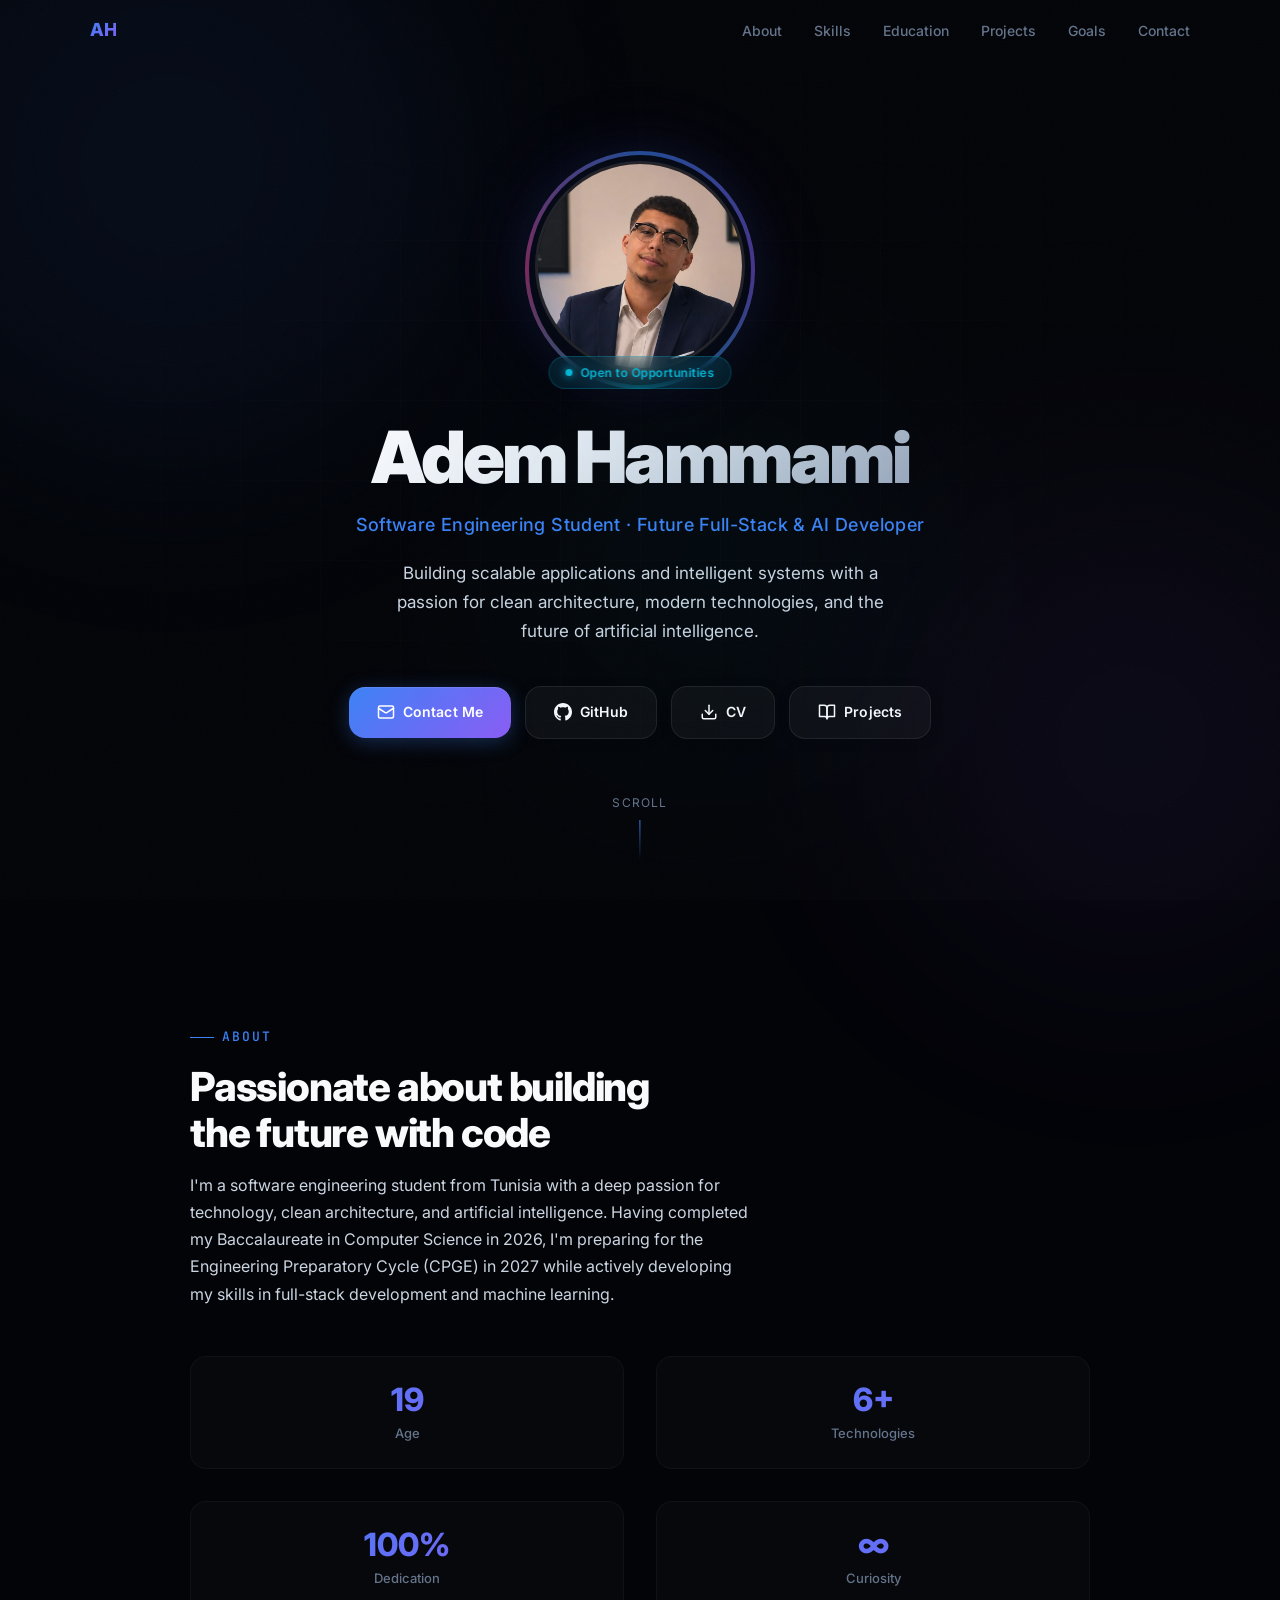
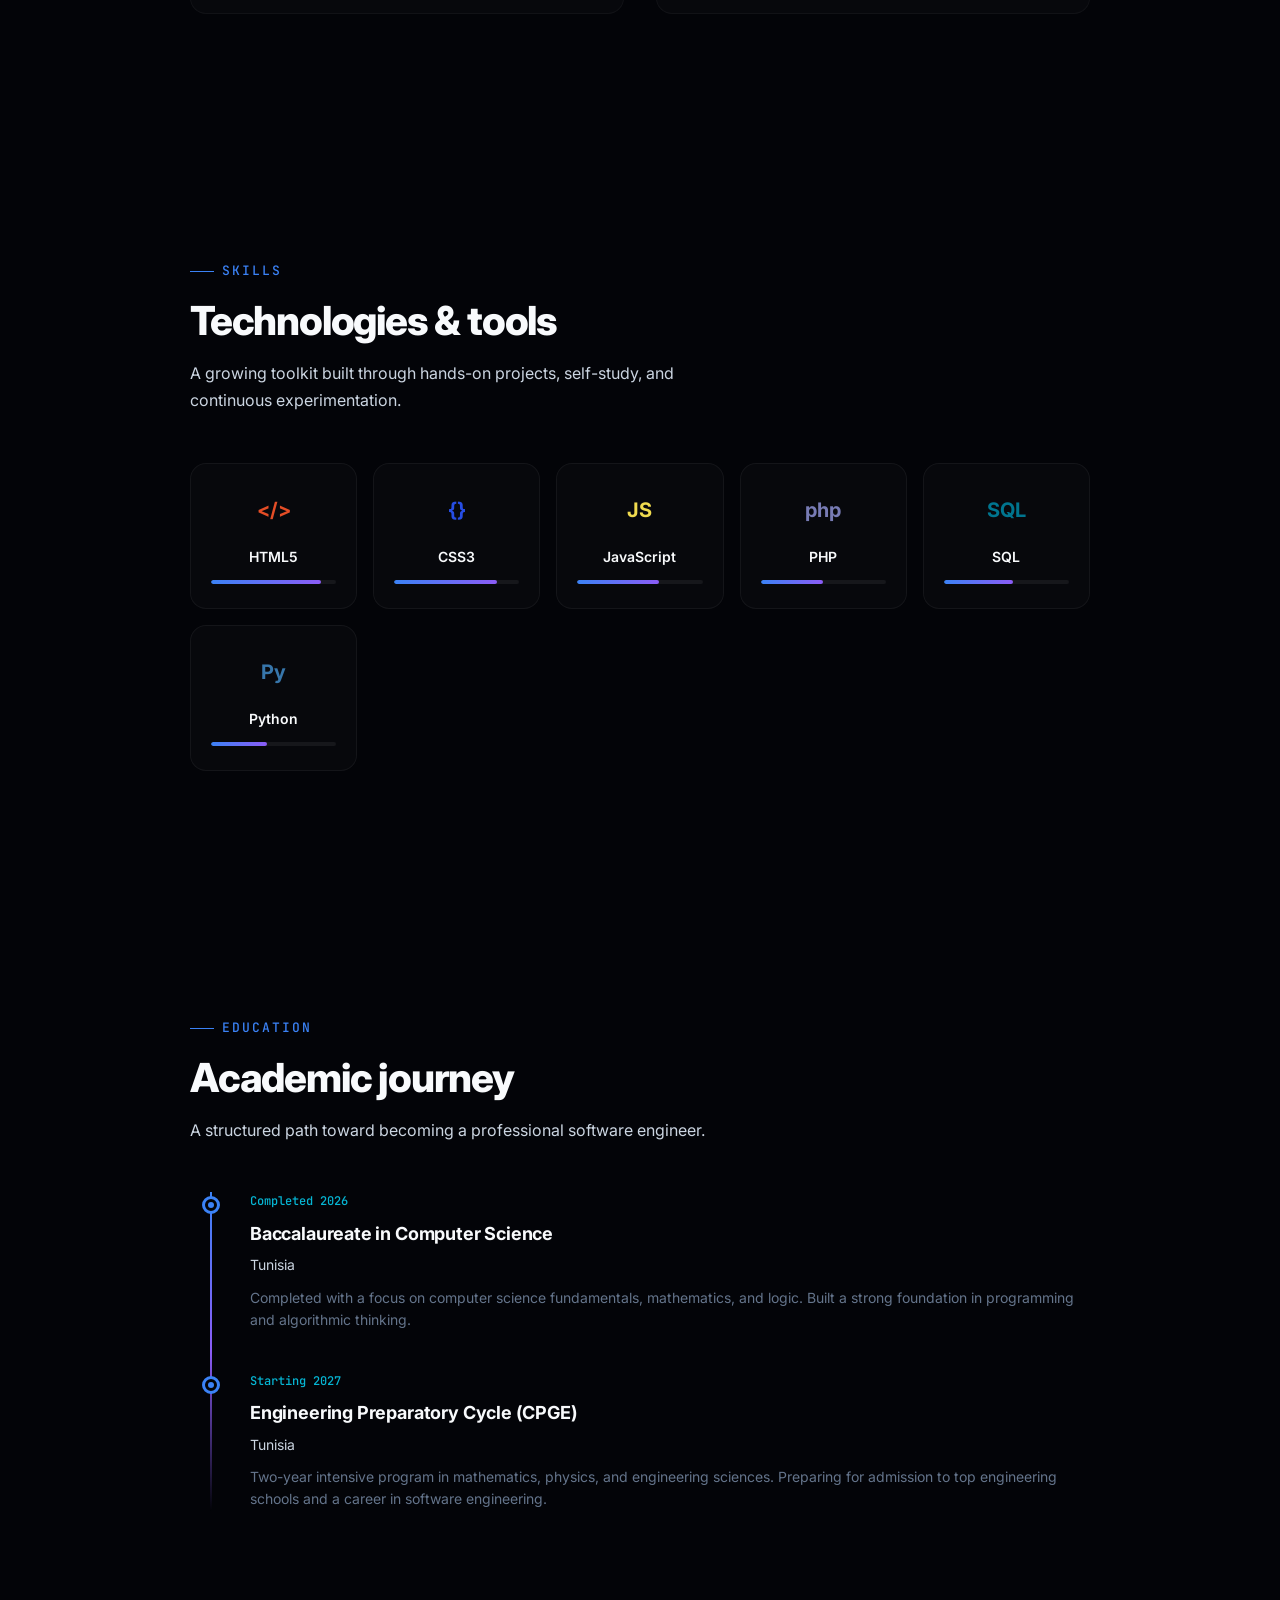
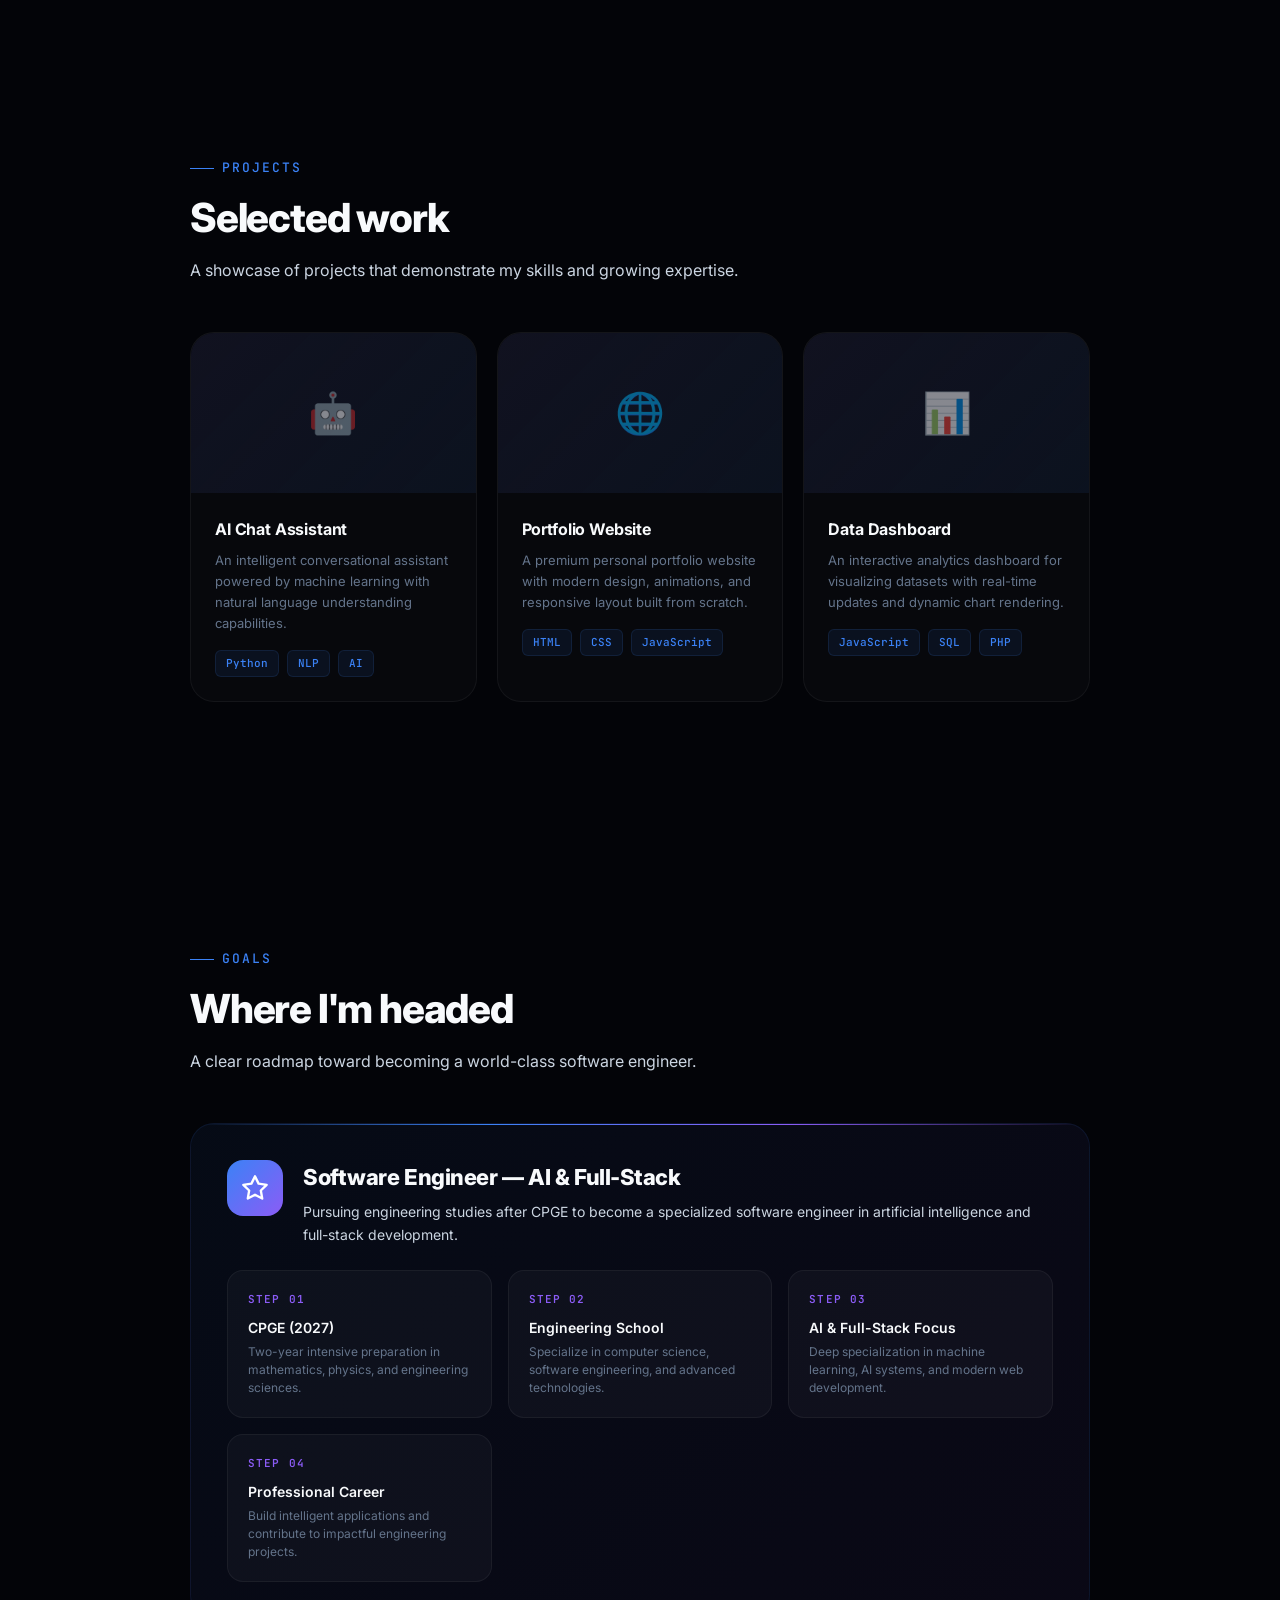
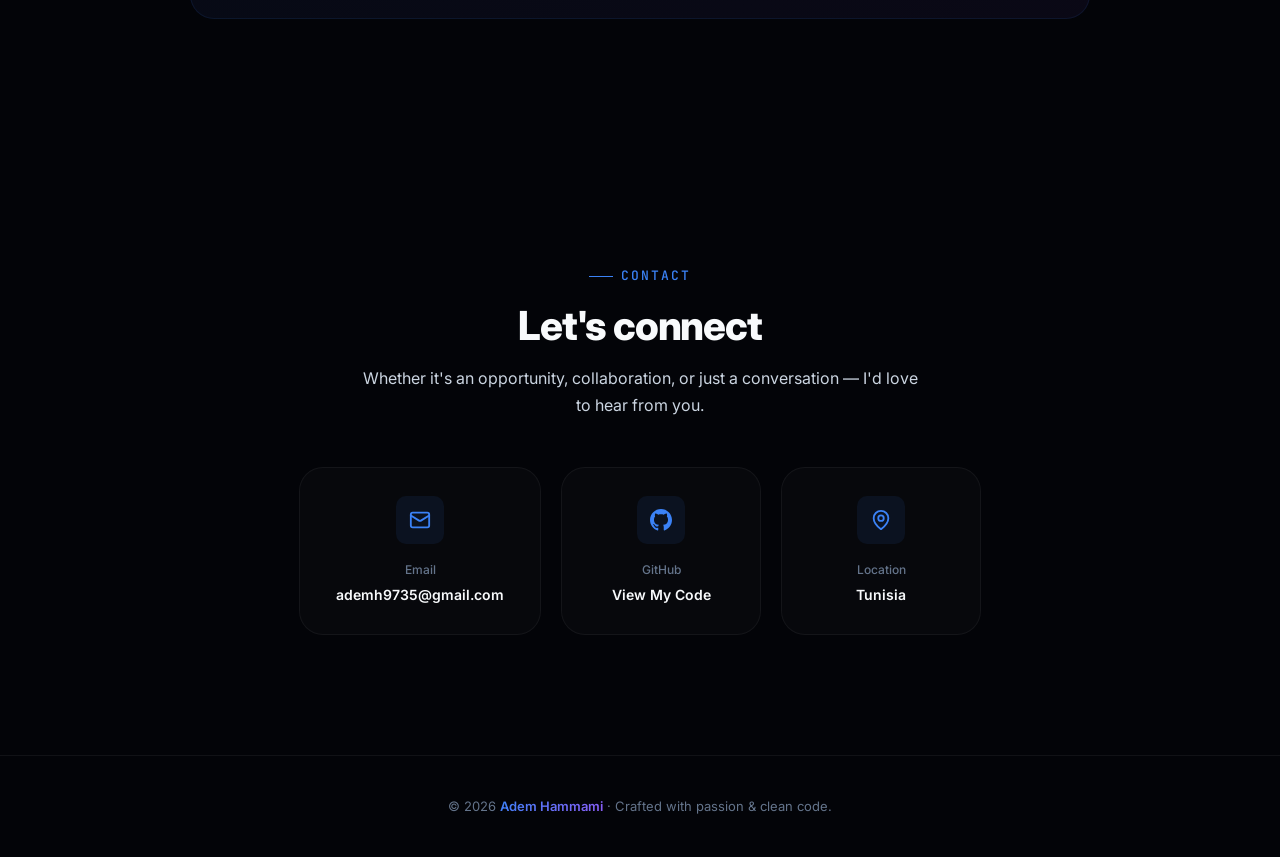
==== index.html @ b1ecbe66 "Add files via upload" ====
<!DOCTYPE html>
<html lang="en">
<head>
<meta charset="UTF-8">
<meta name="viewport" content="width=device-width, initial-scale=1.0">
<title>Adem Hammami — Software Engineer</title>
<link rel="preconnect" href="https://fonts.googleapis.com">
<link rel="preconnect" href="https://fonts.gstatic.com" crossorigin>
<link href="https://fonts.googleapis.com/css2?family=Inter:wght@300;400;500;600;700;800;900&family=JetBrains+Mono:wght@400;500;600&display=swap" rel="stylesheet">
<style>
*, *::before, *::after {
  margin: 0;
  padding: 0;
  box-sizing: border-box;
}

:root {
  --bg-primary: #030408;
  --bg-secondary: #0a0b12;
  --bg-tertiary: #111220;
  --accent-blue: #3b82f6;
  --accent-purple: #8b5cf6;
  --accent-cyan: #06b6d4;
  --accent-pink: #ec4899;
  --text-primary: #f8fafc;
  --text-secondary: #cbd5e1;
  --text-muted: #64748b;
  --glass-bg: rgba(12, 14, 24, 0.6);
  --glass-border: rgba(255, 255, 255, 0.06);
  --glow-blue: rgba(59, 130, 246, 0.3);
  --glow-purple: rgba(139, 92, 246, 0.3);
  --radius-sm: 10px;
  --radius-md: 16px;
  --radius-lg: 24px;
  --radius-xl: 32px;
  --transition: cubic-bezier(0.16, 1, 0.3, 1);
}

html {
  scroll-behavior: smooth;
}

body {
  font-family: 'Inter', -apple-system, BlinkMacSystemFont, sans-serif;
  background: var(--bg-primary);
  color: var(--text-primary);
  line-height: 1.6;
  overflow-x: hidden;
  -webkit-font-smoothing: antialiased;
  -moz-osx-font-smoothing: grayscale;
}

a {
  color: inherit;
  text-decoration: none;
}

.background {
  position: fixed;
  inset: 0;
  z-index: 0;
  pointer-events: none;
}

.orb {
  position: absolute;
  border-radius: 50%;
  filter: blur(120px);
}

.orb-1 {
  width: 600px;
  height: 600px;
  background: var(--accent-blue);
  top: -15%;
  left: -10%;
  opacity: 0.07;
  animation: float1 30s ease-in-out infinite;
}

.orb-2 {
  width: 500px;
  height: 500px;
  background: var(--accent-purple);
  bottom: -10%;
  right: -8%;
  opacity: 0.06;
  animation: float2 25s ease-in-out infinite;
}

.orb-3 {
  width: 400px;
  height: 400px;
  background: var(--accent-cyan);
  top: 40%;
  left: 40%;
  opacity: 0.04;
  animation: float3 35s ease-in-out infinite;
}

@keyframes float1 {
  0%, 100% { transform: translate(0, 0) scale(1); }
  25% { transform: translate(80px, -60px) scale(1.1); }
  50% { transform: translate(-40px, 80px) scale(0.9); }
  75% { transform: translate(60px, 40px) scale(1.05); }
}

@keyframes float2 {
  0%, 100% { transform: translate(0, 0) scale(1); }
  33% { transform: translate(-70px, 50px) scale(1.08); }
  66% { transform: translate(50px, -70px) scale(0.95); }
}

@keyframes float3 {
  0%, 100% { transform: translate(0, 0) scale(1); }
  50% { transform: translate(-60px, -80px) scale(1.15); }
}

.grid-overlay {
  position: absolute;
  inset: 0;
  background-image:
    linear-gradient(rgba(255, 255, 255, 0.012) 1px, transparent 1px),
    linear-gradient(90deg, rgba(255, 255, 255, 0.012) 1px, transparent 1px);
  background-size: 80px 80px;
  mask-image: radial-gradient(ellipse at center, black 20%, transparent 70%);
  -webkit-mask-image: radial-gradient(ellipse at center, black 20%, transparent 70%);
}

.noise {
  position: absolute;
  inset: 0;
  opacity: 0.025;
  background-image: url("data:image/svg+xml,%3Csvg viewBox='0 0 256 256' xmlns='http://www.w3.org/2000/svg'%3E%3Cfilter id='noise'%3E%3CfeTurbulence type='fractalNoise' baseFrequency='0.9' numOctaves='4' stitchTiles='stitch'/%3E%3C/filter%3E%3Crect width='100%25' height='100%25' filter='url(%23noise)'/%3E%3C/svg%3E");
  background-repeat: repeat;
  background-size: 256px;
}

nav {
  position: fixed;
  top: 0;
  left: 0;
  right: 0;
  z-index: 100;
  padding: 16px 24px;
  transition: all 0.4s var(--transition);
}

nav.scrolled {
  background: rgba(3, 4, 8, 0.85);
  backdrop-filter: blur(20px) saturate(180%);
  -webkit-backdrop-filter: blur(20px) saturate(180%);
  border-bottom: 1px solid var(--glass-border);
}

.nav-inner {
  max-width: 1100px;
  margin: 0 auto;
  display: flex;
  align-items: center;
  justify-content: space-between;
}

.nav-logo {
  font-weight: 800;
  font-size: 18px;
  letter-spacing: -0.02em;
  background: linear-gradient(135deg, var(--accent-blue), var(--accent-purple));
  -webkit-background-clip: text;
  -webkit-text-fill-color: transparent;
  background-clip: text;
}

.nav-links {
  display: flex;
  gap: 32px;
  list-style: none;
}

.nav-links a {
  font-size: 14px;
  font-weight: 500;
  color: var(--text-muted);
  transition: color 0.3s ease;
  position: relative;
}

.nav-links a:hover {
  color: var(--text-primary);
}

.nav-links a::after {
  content: '';
  position: absolute;
  bottom: -4px;
  left: 0;
  width: 0;
  height: 2px;
  background: linear-gradient(90deg, var(--accent-blue), var(--accent-purple));
  border-radius: 2px;
  transition: width 0.3s var(--transition);
}

.nav-links a:hover::after {
  width: 100%;
}

.nav-menu-btn {
  display: none;
  background: none;
  border: none;
  color: var(--text-primary);
  cursor: pointer;
  padding: 8px;
}

.nav-menu-btn svg {
  width: 24px;
  height: 24px;
}

.section {
  position: relative;
  z-index: 1;
  padding: 120px 24px;
}

.section-inner {
  max-width: 900px;
  margin: 0 auto;
}

.section-label {
  display: inline-flex;
  align-items: center;
  gap: 8px;
  font-family: 'JetBrains Mono', monospace;
  font-size: 13px;
  font-weight: 500;
  color: var(--accent-blue);
  text-transform: uppercase;
  letter-spacing: 0.15em;
  margin-bottom: 16px;
}

.section-label::before {
  content: '';
  width: 24px;
  height: 1px;
  background: var(--accent-blue);
}

.section-title {
  font-size: clamp(28px, 5vw, 40px);
  font-weight: 800;
  letter-spacing: -0.03em;
  line-height: 1.15;
  margin-bottom: 16px;
}

.section-desc {
  font-size: 16px;
  color: var(--text-secondary);
  line-height: 1.7;
  max-width: 560px;
}

.fade-section {
  opacity: 0;
  transform: translateY(40px);
  transition: opacity 0.8s var(--transition), transform 0.8s var(--transition);
}

.fade-section.visible {
  opacity: 1;
  transform: translateY(0);
}

.hero {
  min-height: 100vh;
  display: flex;
  align-items: center;
  justify-content: center;
  padding-top: 80px;
  padding-bottom: 80px;
}

.hero-content {
  text-align: center;
  max-width: 700px;
}

.hero-image-wrap {
  position: relative;
  display: inline-block;
  margin-bottom: 40px;
}

.hero-image-ring {
  position: absolute;
  inset: -10px;
  border-radius: 50%;
  background: conic-gradient(from 0deg, var(--accent-blue), var(--accent-purple), var(--accent-cyan), var(--accent-pink), var(--accent-blue));
  animation: spin 6s linear infinite;
  opacity: 0.6;
}

@keyframes spin {
  to { transform: rotate(360deg); }
}

.hero-image-ring::before {
  content: '';
  position: absolute;
  inset: 4px;
  border-radius: 50%;
  background: var(--bg-primary);
}

.hero-glow {
  position: absolute;
  inset: -40px;
  border-radius: 50%;
  background: radial-gradient(circle, var(--glow-blue), var(--glow-purple), transparent 70%);
  filter: blur(40px);
  opacity: 0.35;
  animation: heroGlow 5s ease-in-out infinite alternate;
}

@keyframes heroGlow {
  from { opacity: 0.25; transform: scale(0.9); }
  to { opacity: 0.45; transform: scale(1.1); }
}

.hero-image {
  position: relative;
  width: 210px;
  height: 210px;
  border-radius: 50%;
  object-fit: cover;
  z-index: 1;
  border: 3px solid rgba(255, 255, 255, 0.12);
  box-shadow: 0 8px 40px rgba(0, 0, 0, 0.4), 0 0 60px rgba(59, 130, 246, 0.15);
  transition: transform 0.5s cubic-bezier(0.16, 1, 0.3, 1), box-shadow 0.5s ease;
}

.hero-image-wrap:hover .hero-image {
  transform: scale(1.05);
  box-shadow: 0 12px 50px rgba(0, 0, 0, 0.5), 0 0 80px rgba(59, 130, 246, 0.25);
}

.hero-badge {
  position: absolute;
  bottom: -10px;
  left: 50%;
  transform: translateX(-50%);
  z-index: 2;
  display: flex;
  align-items: center;
  gap: 8px;
  background: rgba(6, 182, 212, 0.12);
  border: 1px solid rgba(6, 182, 212, 0.25);
  border-radius: 24px;
  padding: 6px 16px;
  font-size: 12px;
  font-weight: 600;
  color: var(--accent-cyan);
  letter-spacing: 0.04em;
  white-space: nowrap;
  backdrop-filter: blur(10px);
}

.hero-dot {
  width: 7px;
  height: 7px;
  background: var(--accent-cyan);
  border-radius: 50%;
  animation: pulse 2s ease-in-out infinite;
  box-shadow: 0 0 8px var(--accent-cyan);
}

@keyframes pulse {
  0%, 100% { opacity: 1; transform: scale(1); }
  50% { opacity: 0.5; transform: scale(0.85); }
}

.hero-name {
  font-size: clamp(40px, 8vw, 72px);
  font-weight: 900;
  letter-spacing: -0.04em;
  line-height: 1.05;
  margin-bottom: 16px;
  background: linear-gradient(135deg, #ffffff 0%, #e2e8f0 40%, #94a3b8 100%);
  -webkit-background-clip: text;
  -webkit-text-fill-color: transparent;
  background-clip: text;
}

.hero-role {
  font-size: clamp(15px, 2.5vw, 18px);
  font-weight: 500;
  color: var(--accent-blue);
  margin-bottom: 20px;
  letter-spacing: 0.02em;
}

.hero-tagline {
  font-size: 17px;
  color: var(--text-secondary);
  line-height: 1.7;
  max-width: 520px;
  margin: 0 auto 40px;
}

.hero-ctas {
  display: flex;
  align-items: center;
  justify-content: center;
  gap: 14px;
  flex-wrap: wrap;
}

.btn {
  display: inline-flex;
  align-items: center;
  gap: 8px;
  padding: 14px 28px;
  border-radius: var(--radius-md);
  font-family: inherit;
  font-size: 14px;
  font-weight: 600;
  cursor: pointer;
  transition: all 0.35s var(--transition);
  border: none;
  outline: none;
  letter-spacing: 0.01em;
  white-space: nowrap;
}

.btn svg {
  width: 18px;
  height: 18px;
  transition: transform 0.35s var(--transition);
}

.btn-primary {
  background: linear-gradient(135deg, var(--accent-blue), var(--accent-purple));
  color: #fff;
  box-shadow: 0 4px 20px rgba(59, 130, 246, 0.3), inset 0 1px 0 rgba(255,255,255,0.1);
}

.btn-primary:hover {
  transform: translateY(-3px) scale(1.03);
  box-shadow: 0 10px 40px rgba(59, 130, 246, 0.4), 0 0 60px rgba(139, 92, 246, 0.15), inset 0 1px 0 rgba(255,255,255,0.15);
}

.btn-primary:hover svg {
  transform: scale(1.15);
}

.btn-primary:active {
  transform: translateY(0) scale(0.98);
}

.btn-secondary {
  background: rgba(255, 255, 255, 0.04);
  color: var(--text-primary);
  border: 1px solid rgba(255, 255, 255, 0.08);
  box-shadow: 0 2px 12px rgba(0, 0, 0, 0.2);
}

.btn-secondary:hover {
  background: rgba(255, 255, 255, 0.08);
  border-color: rgba(255, 255, 255, 0.15);
  transform: translateY(-3px) scale(1.03);
  box-shadow: 0 10px 30px rgba(0, 0, 0, 0.3), 0 0 30px rgba(59, 130, 246, 0.08);
}

.btn-secondary:hover svg {
  transform: scale(1.15);
  color: var(--accent-blue);
}

.btn-secondary:active {
  transform: translateY(0) scale(0.98);
}

.scroll-indicator {
  position: absolute;
  bottom: 40px;
  left: 50%;
  transform: translateX(-50%);
  display: flex;
  flex-direction: column;
  align-items: center;
  gap: 8px;
  color: var(--text-muted);
  font-size: 12px;
  letter-spacing: 0.1em;
  animation: fadeInUp 1s 1.5s both;
}

.scroll-line {
  width: 1px;
  height: 40px;
  background: linear-gradient(to bottom, var(--accent-blue), transparent);
  animation: scrollPulse 2s ease-in-out infinite;
}

@keyframes scrollPulse {
  0%, 100% { opacity: 0.3; transform: scaleY(1); }
  50% { opacity: 0.8; transform: scaleY(1.2); }
}

@keyframes fadeInUp {
  from { opacity: 0; transform: translateX(-50%) translateY(20px); }
  to { opacity: 1; transform: translateX(-50%) translateY(0); }
}

.glass-card {
  background: var(--glass-bg);
  backdrop-filter: blur(30px) saturate(150%);
  -webkit-backdrop-filter: blur(30px) saturate(150%);
  border: 1px solid var(--glass-border);
  border-radius: var(--radius-lg);
  padding: 32px;
  position: relative;
  overflow: hidden;
}

.glass-card::before {
  content: '';
  position: absolute;
  inset: 0;
  border-radius: var(--radius-lg);
  padding: 1px;
  background: linear-gradient(135deg, rgba(255,255,255,0.08) 0%, transparent 50%, rgba(255,255,255,0.03) 100%);
  mask: linear-gradient(#fff 0 0) content-box, linear-gradient(#fff 0 0);
  mask-composite: exclude;
  -webkit-mask-composite: xor;
  pointer-events: none;
}

.about-grid {
  display: grid;
  grid-template-columns: 1fr 1fr;
  gap: 32px;
  margin-top: 48px;
}

.about-stat {
  text-align: center;
  padding: 24px;
  border-radius: var(--radius-md);
  background: rgba(255, 255, 255, 0.02);
  border: 1px solid rgba(255, 255, 255, 0.04);
  transition: all 0.35s var(--transition);
}

.about-stat:hover {
  background: rgba(255, 255, 255, 0.04);
  border-color: rgba(59, 130, 246, 0.15);
  transform: translateY(-4px);
}

.stat-number {
  font-size: 32px;
  font-weight: 800;
  background: linear-gradient(135deg, var(--accent-blue), var(--accent-purple));
  -webkit-background-clip: text;
  -webkit-text-fill-color: transparent;
  background-clip: text;
  line-height: 1.2;
}

.stat-label {
  font-size: 13px;
  color: var(--text-muted);
  margin-top: 4px;
  font-weight: 500;
}

.skills-grid {
  display: grid;
  grid-template-columns: repeat(auto-fill, minmax(160px, 1fr));
  gap: 16px;
  margin-top: 48px;
}

.skill-card {
  padding: 24px 20px;
  border-radius: var(--radius-md);
  background: rgba(255, 255, 255, 0.02);
  border: 1px solid rgba(255, 255, 255, 0.05);
  text-align: center;
  transition: all 0.4s var(--transition);
  cursor: default;
  position: relative;
  overflow: hidden;
}

.skill-card::before {
  content: '';
  position: absolute;
  inset: 0;
  background: linear-gradient(135deg, rgba(59, 130, 246, 0.08), rgba(139, 92, 246, 0.08));
  opacity: 0;
  transition: opacity 0.4s ease;
}

.skill-card:hover::before {
  opacity: 1;
}

.skill-card:hover {
  border-color: rgba(59, 130, 246, 0.2);
  transform: translateY(-6px);
  box-shadow: 0 12px 40px rgba(59, 130, 246, 0.1);
}

.skill-icon {
  width: 44px;
  height: 44px;
  margin: 0 auto 14px;
  border-radius: var(--radius-sm);
  display: flex;
  align-items: center;
  justify-content: center;
  font-size: 20px;
  font-weight: 700;
  position: relative;
  z-index: 1;
}

.skill-name {
  font-size: 14px;
  font-weight: 600;
  position: relative;
  z-index: 1;
  margin-bottom: 12px;
}

.skill-bar-wrap {
  height: 4px;
  background: rgba(255, 255, 255, 0.06);
  border-radius: 4px;
  overflow: hidden;
  position: relative;
  z-index: 1;
}

.skill-bar {
  height: 100%;
  border-radius: 4px;
  background: linear-gradient(90deg, var(--accent-blue), var(--accent-purple));
  width: 0;
  transition: width 1.2s var(--transition);
}

.skill-bar.animated {
  width: var(--level);
}

.education-timeline {
  margin-top: 48px;
  position: relative;
}

.education-timeline::before {
  content: '';
  position: absolute;
  left: 20px;
  top: 0;
  bottom: 0;
  width: 2px;
  background: linear-gradient(to bottom, var(--accent-blue), var(--accent-purple), transparent);
}

.edu-item {
  position: relative;
  padding-left: 60px;
  padding-bottom: 40px;
}

.edu-item:last-child {
  padding-bottom: 0;
}

.edu-dot {
  position: absolute;
  left: 12px;
  top: 4px;
  width: 18px;
  height: 18px;
  border-radius: 50%;
  background: var(--bg-primary);
  border: 3px solid var(--accent-blue);
  z-index: 1;
}

.edu-dot::after {
  content: '';
  position: absolute;
  inset: 3px;
  border-radius: 50%;
  background: var(--accent-blue);
}

.edu-date {
  font-family: 'JetBrains Mono', monospace;
  font-size: 12px;
  color: var(--accent-cyan);
  margin-bottom: 8px;
  font-weight: 500;
}

.edu-title {
  font-size: 18px;
  font-weight: 700;
  margin-bottom: 6px;
  letter-spacing: -0.01em;
}

.edu-place {
  font-size: 14px;
  color: var(--text-secondary);
  margin-bottom: 10px;
}

.edu-desc {
  font-size: 14px;
  color: var(--text-muted);
  line-height: 1.6;
}

.projects-grid {
  display: grid;
  grid-template-columns: repeat(auto-fill, minmax(280px, 1fr));
  gap: 20px;
  margin-top: 48px;
}

.project-card {
  border-radius: var(--radius-lg);
  background: rgba(255, 255, 255, 0.02);
  border: 1px solid rgba(255, 255, 255, 0.05);
  overflow: hidden;
  transition: all 0.4s var(--transition);
  cursor: pointer;
}

.project-card:hover {
  border-color: rgba(59, 130, 246, 0.2);
  transform: translateY(-8px);
  box-shadow: 0 20px 60px rgba(0, 0, 0, 0.3), 0 0 40px rgba(59, 130, 246, 0.08);
}

.project-preview {
  height: 160px;
  background: linear-gradient(135deg, var(--bg-tertiary), rgba(59, 130, 246, 0.08));
  display: flex;
  align-items: center;
  justify-content: center;
  position: relative;
  overflow: hidden;
}

.project-preview::before {
  content: '';
  position: absolute;
  inset: 0;
  background: linear-gradient(135deg, rgba(59, 130, 246, 0.1), rgba(139, 92, 246, 0.1));
  opacity: 0;
  transition: opacity 0.4s ease;
}

.project-card:hover .project-preview::before {
  opacity: 1;
}

.project-icon {
  font-size: 40px;
  opacity: 0.5;
  transition: all 0.4s var(--transition);
}

.project-card:hover .project-icon {
  opacity: 0.8;
  transform: scale(1.1);
}

.project-info {
  padding: 24px;
}

.project-title {
  font-size: 16px;
  font-weight: 700;
  margin-bottom: 8px;
  letter-spacing: -0.01em;
}

.project-desc {
  font-size: 13px;
  color: var(--text-muted);
  line-height: 1.6;
  margin-bottom: 16px;
}

.project-tags {
  display: flex;
  gap: 8px;
  flex-wrap: wrap;
}

.project-tag {
  font-family: 'JetBrains Mono', monospace;
  font-size: 11px;
  padding: 4px 10px;
  border-radius: 6px;
  background: rgba(59, 130, 246, 0.08);
  color: var(--accent-blue);
  border: 1px solid rgba(59, 130, 246, 0.12);
  font-weight: 500;
}

.goals-wrap {
  margin-top: 48px;
}

.goal-card {
  border-radius: var(--radius-lg);
  padding: 36px;
  background: linear-gradient(135deg, rgba(59, 130, 246, 0.06), rgba(139, 92, 246, 0.06));
  border: 1px solid rgba(59, 130, 246, 0.1);
  position: relative;
  overflow: hidden;
}

.goal-card::before {
  content: '';
  position: absolute;
  top: 0;
  left: 0;
  right: 0;
  height: 1px;
  background: linear-gradient(90deg, transparent, var(--accent-blue), var(--accent-purple), transparent);
}

.goal-main {
  display: flex;
  align-items: flex-start;
  gap: 20px;
  margin-bottom: 24px;
}

.goal-icon-wrap {
  width: 56px;
  height: 56px;
  border-radius: var(--radius-md);
  background: linear-gradient(135deg, var(--accent-blue), var(--accent-purple));
  display: flex;
  align-items: center;
  justify-content: center;
  flex-shrink: 0;
}

.goal-icon-wrap svg {
  width: 28px;
  height: 28px;
  color: #fff;
}

.goal-title {
  font-size: 22px;
  font-weight: 800;
  letter-spacing: -0.02em;
  margin-bottom: 6px;
}

.goal-subtitle {
  font-size: 14px;
  color: var(--text-secondary);
  line-height: 1.6;
}

.goal-steps {
  display: grid;
  grid-template-columns: repeat(auto-fill, minmax(200px, 1fr));
  gap: 16px;
}

.goal-step {
  padding: 20px;
  border-radius: var(--radius-md);
  background: rgba(255, 255, 255, 0.03);
  border: 1px solid rgba(255, 255, 255, 0.05);
  transition: all 0.35s var(--transition);
}

.goal-step:hover {
  background: rgba(255, 255, 255, 0.05);
  border-color: rgba(139, 92, 246, 0.15);
  transform: translateY(-3px);
}

.goal-step-num {
  font-family: 'JetBrains Mono', monospace;
  font-size: 11px;
  color: var(--accent-purple);
  font-weight: 600;
  margin-bottom: 8px;
  letter-spacing: 0.1em;
}

.goal-step-title {
  font-size: 14px;
  font-weight: 600;
  margin-bottom: 4px;
}

.goal-step-desc {
  font-size: 12px;
  color: var(--text-muted);
  line-height: 1.5;
}

.contact-section {
  text-align: center;
}

.contact-section .section-label,
.contact-section .section-title,
.contact-section .section-desc {
  margin-left: auto;
  margin-right: auto;
}

.contact-section .section-desc {
  text-align: center;
}

.contact-methods {
  display: flex;
  justify-content: center;
  gap: 20px;
  margin-top: 48px;
  flex-wrap: wrap;
}

.contact-card {
  padding: 28px 36px;
  border-radius: var(--radius-lg);
  background: rgba(255, 255, 255, 0.02);
  border: 1px solid rgba(255, 255, 255, 0.05);
  text-align: center;
  transition: all 0.4s var(--transition);
  min-width: 200px;
}

.contact-card:hover {
  background: rgba(255, 255, 255, 0.05);
  border-color: rgba(59, 130, 246, 0.2);
  transform: translateY(-6px);
  box-shadow: 0 12px 40px rgba(0, 0, 0, 0.2);
}

.contact-icon {
  width: 48px;
  height: 48px;
  margin: 0 auto 16px;
  border-radius: var(--radius-sm);
  background: rgba(59, 130, 246, 0.08);
  display: flex;
  align-items: center;
  justify-content: center;
  transition: all 0.35s var(--transition);
}

.contact-card:hover .contact-icon {
  background: rgba(59, 130, 246, 0.15);
}

.contact-icon svg {
  width: 22px;
  height: 22px;
  color: var(--accent-blue);
}

.contact-label {
  font-size: 12px;
  color: var(--text-muted);
  font-weight: 500;
  margin-bottom: 4px;
}

.contact-value {
  font-size: 14px;
  font-weight: 600;
}

footer {
  position: relative;
  z-index: 1;
  padding: 40px 24px;
  text-align: center;
  border-top: 1px solid var(--glass-border);
}

.footer-text {
  font-size: 13px;
  color: var(--text-muted);
}

.footer-text span {
  background: linear-gradient(135deg, var(--accent-blue), var(--accent-purple));
  -webkit-background-clip: text;
  -webkit-text-fill-color: transparent;
  background-clip: text;
  font-weight: 600;
}

@media (max-width: 768px) {
  .nav-links {
    display: none;
  }

  .nav-menu-btn {
    display: block;
  }

  .section {
    padding: 80px 20px;
  }

  .about-grid {
    grid-template-columns: 1fr 1fr;
    gap: 16px;
  }

  .about-stat {
    padding: 16px;
  }

  .stat-number {
    font-size: 24px;
  }

  .skills-grid {
    grid-template-columns: repeat(3, 1fr);
    gap: 12px;
  }

  .skill-card {
    padding: 18px 12px;
  }

  .skill-icon {
    width: 36px;
    height: 36px;
    font-size: 16px;
  }

  .projects-grid {
    grid-template-columns: 1fr;
  }

  .goal-main {
    flex-direction: column;
    align-items: center;
    text-align: center;
  }

  .goal-steps {
    grid-template-columns: 1fr;
  }

  .contact-methods {
    flex-direction: column;
    align-items: center;
  }

  .contact-card {
    width: 100%;
    max-width: 320px;
  }

  .hero-ctas {
    gap: 10px;
  }

  .btn {
    padding: 12px 20px;
    font-size: 13px;
  }

  .hero-image {
    width: 170px;
    height: 170px;
  }

  .education-timeline::before {
    left: 16px;
  }

  .edu-item {
    padding-left: 48px;
  }

  .edu-dot {
    left: 8px;
  }
}

@media (max-width: 480px) {
  .skills-grid {
    grid-template-columns: repeat(2, 1fr);
  }

  .hero-name {
    font-size: 36px;
  }

  .hero-image {
    width: 150px;
    height: 150px;
  }

  .glass-card {
    padding: 24px;
  }

  .goal-card {
    padding: 24px;
  }
}
</style>
</head>
<body>
<div class="background">
  <div class="orb orb-1"></div>
  <div class="orb orb-2"></div>
  <div class="orb orb-3"></div>
  <div class="grid-overlay"></div>
  <div class="noise"></div>
</div>

<nav id="navbar">
  <div class="nav-inner">
    <div class="nav-logo">AH</div>
    <ul class="nav-links">
      <li><a href="#about">About</a></li>
      <li><a href="#skills">Skills</a></li>
      <li><a href="#education">Education</a></li>
      <li><a href="#projects">Projects</a></li>
      <li><a href="#goals">Goals</a></li>
      <li><a href="#contact">Contact</a></li>
    </ul>
    <button class="nav-menu-btn" aria-label="Menu">
      <svg viewBox="0 0 24 24" fill="none" stroke="currentColor" stroke-width="2" stroke-linecap="round"><line x1="4" y1="7" x2="20" y2="7"/><line x1="4" y1="12" x2="20" y2="12"/><line x1="4" y1="17" x2="20" y2="17"/></svg>
    </button>
  </div>
</nav>

<section class="hero" id="hero">
  <div class="hero-content">
    <div class="hero-image-wrap">
      <div class="hero-glow"></div>
      <div class="hero-image-ring"></div>
      <img src="imj.jpeg" alt="Adem Hammami" class="hero-image">
      <div class="hero-badge">
        <span class="hero-dot"></span>
        Open to Opportunities
      </div>
    </div>
    <h1 class="hero-name">Adem Hammami</h1>
    <p class="hero-role">Software Engineering Student &middot; Future Full-Stack &amp; AI Developer</p>
    <p class="hero-tagline">Building scalable applications and intelligent systems with a passion for clean architecture, modern technologies, and the future of artificial intelligence.</p>
    <div class="hero-ctas">
      <a href="mailto:ademh9735@gmail.com" class="btn btn-primary">
        <svg viewBox="0 0 24 24" fill="none" stroke="currentColor" stroke-width="2" stroke-linecap="round" stroke-linejoin="round"><rect x="2" y="4" width="20" height="16" rx="2"/><path d="m22 7-8.97 5.7a1.94 1.94 0 0 1-2.06 0L2 7"/></svg>
        Contact Me
      </a>
      <a href="https://github.com/" target="_blank" rel="noopener" class="btn btn-secondary">
        <svg viewBox="0 0 24 24" fill="currentColor"><path d="M12 0c-6.626 0-12 5.373-12 12 0 5.302 3.438 9.8 8.207 11.387.599.111.793-.261.793-.577v-2.234c-3.338.726-4.033-1.416-4.033-1.416-.546-1.387-1.333-1.756-1.333-1.756-1.089-.745.083-.729.083-.729 1.205.084 1.839 1.237 1.839 1.237 1.07 1.834 2.807 1.304 3.492.997.107-.775.418-1.305.762-1.604-2.665-.305-5.467-1.334-5.467-5.931 0-1.311.469-2.381 1.236-3.221-.124-.303-.535-1.524.117-3.176 0 0 1.008-.322 3.301 1.23.957-.266 1.983-.399 3.003-.404 1.02.005 2.047.138 3.006.404 2.291-1.552 3.297-1.23 3.297-1.23.653 1.653.242 2.874.118 3.176.77.84 1.235 1.911 1.235 3.221 0 4.609-2.807 5.624-5.479 5.921.43.372.823 1.102.823 2.222v3.293c0 .319.192.694.801.576 4.765-1.589 8.199-6.086 8.199-11.386 0-6.627-5.373-12-12-12z"/></svg>
        GitHub
      </a>
      <a href="#" class="btn btn-secondary">
        <svg viewBox="0 0 24 24" fill="none" stroke="currentColor" stroke-width="2" stroke-linecap="round" stroke-linejoin="round"><path d="M21 15v4a2 2 0 0 1-2 2H5a2 2 0 0 1-2-2v-4"/><polyline points="7 10 12 15 17 10"/><line x1="12" x2="12" y1="15" y2="3"/></svg>
        CV
      </a>
      <a href="#projects" class="btn btn-secondary">
        <svg viewBox="0 0 24 24" fill="none" stroke="currentColor" stroke-width="2" stroke-linecap="round" stroke-linejoin="round"><path d="M2 3h6a4 4 0 0 1 4 4v14a3 3 0 0 0-3-3H2z"/><path d="M22 3h-6a4 4 0 0 0-4 4v14a3 3 0 0 1 3-3h7z"/></svg>
        Projects
      </a>
    </div>
  </div>
  <div class="scroll-indicator">
    <span>SCROLL</span>
    <div class="scroll-line"></div>
  </div>
</section>

<section class="section" id="about">
  <div class="section-inner fade-section">
    <span class="section-label">About</span>
    <h2 class="section-title">Passionate about building<br>the future with code</h2>
    <p class="section-desc">I'm a software engineering student from Tunisia with a deep passion for technology, clean architecture, and artificial intelligence. Having completed my Baccalaureate in Computer Science in 2026, I'm preparing for the Engineering Preparatory Cycle (CPGE) in 2027 while actively developing my skills in full-stack development and machine learning.</p>
    <div class="about-grid">
      <div class="about-stat">
        <div class="stat-number" id="dynamic-age">—</div>
        <div class="stat-label">Age</div>
      </div>
      <div class="about-stat">
        <div class="stat-number">6+</div>
        <div class="stat-label">Technologies</div>
      </div>
      <div class="about-stat">
        <div class="stat-number">100%</div>
        <div class="stat-label">Dedication</div>
      </div>
      <div class="about-stat">
        <div class="stat-number">∞</div>
        <div class="stat-label">Curiosity</div>
      </div>
    </div>
  </div>
</section>

<section class="section" id="skills">
  <div class="section-inner fade-section">
    <span class="section-label">Skills</span>
    <h2 class="section-title">Technologies &amp; tools</h2>
    <p class="section-desc">A growing toolkit built through hands-on projects, self-study, and continuous experimentation.</p>
    <div class="skills-grid">
      <div class="skill-card">
        <div class="skill-icon" style="color: #e44d26;">&lt;/&gt;</div>
        <div class="skill-name">HTML5</div>
        <div class="skill-bar-wrap">
          <div class="skill-bar" style="--level: 88%;"></div>
        </div>
      </div>
      <div class="skill-card">
        <div class="skill-icon" style="color: #264de4;">{}</div>
        <div class="skill-name">CSS3</div>
        <div class="skill-bar-wrap">
          <div class="skill-bar" style="--level: 82%;"></div>
        </div>
      </div>
      <div class="skill-card">
        <div class="skill-icon" style="color: #f0db4f;">JS</div>
        <div class="skill-name">JavaScript</div>
        <div class="skill-bar-wrap">
          <div class="skill-bar" style="--level: 65%;"></div>
        </div>
      </div>
      <div class="skill-card">
        <div class="skill-icon" style="color: #777bb4;">php</div>
        <div class="skill-name">PHP</div>
        <div class="skill-bar-wrap">
          <div class="skill-bar" style="--level: 50%;"></div>
        </div>
      </div>
      <div class="skill-card">
        <div class="skill-icon" style="color: #00758f;">SQL</div>
        <div class="skill-name">SQL</div>
        <div class="skill-bar-wrap">
          <div class="skill-bar" style="--level: 55%;"></div>
        </div>
      </div>
      <div class="skill-card">
        <div class="skill-icon" style="color: #3776ab;">Py</div>
        <div class="skill-name">Python</div>
        <div class="skill-bar-wrap">
          <div class="skill-bar" style="--level: 45%;"></div>
        </div>
      </div>
    </div>
  </div>
</section>

<section class="section" id="education">
  <div class="section-inner fade-section">
    <span class="section-label">Education</span>
    <h2 class="section-title">Academic journey</h2>
    <p class="section-desc">A structured path toward becoming a professional software engineer.</p>
    <div class="education-timeline">
      <div class="edu-item">
        <div class="edu-dot"></div>
        <div class="edu-date">Completed 2026</div>
        <div class="edu-title">Baccalaureate in Computer Science</div>
        <div class="edu-place">Tunisia</div>
        <div class="edu-desc">Completed with a focus on computer science fundamentals, mathematics, and logic. Built a strong foundation in programming and algorithmic thinking.</div>
      </div>
      <div class="edu-item">
        <div class="edu-dot"></div>
        <div class="edu-date">Starting 2027</div>
        <div class="edu-title">Engineering Preparatory Cycle (CPGE)</div>
        <div class="edu-place">Tunisia</div>
        <div class="edu-desc">Two-year intensive program in mathematics, physics, and engineering sciences. Preparing for admission to top engineering schools and a career in software engineering.</div>
      </div>
    </div>
  </div>
</section>

<section class="section" id="projects">
  <div class="section-inner fade-section">
    <span class="section-label">Projects</span>
    <h2 class="section-title">Selected work</h2>
    <p class="section-desc">A showcase of projects that demonstrate my skills and growing expertise.</p>
    <div class="projects-grid">
      <div class="project-card">
        <div class="project-preview">
          <div class="project-icon">&#x1F916;</div>
        </div>
        <div class="project-info">
          <h3 class="project-title">AI Chat Assistant</h3>
          <p class="project-desc">An intelligent conversational assistant powered by machine learning with natural language understanding capabilities.</p>
          <div class="project-tags">
            <span class="project-tag">Python</span>
            <span class="project-tag">NLP</span>
            <span class="project-tag">AI</span>
          </div>
        </div>
      </div>
      <div class="project-card">
        <div class="project-preview">
          <div class="project-icon">&#x1F310;</div>
        </div>
        <div class="project-info">
          <h3 class="project-title">Portfolio Website</h3>
          <p class="project-desc">A premium personal portfolio website with modern design, animations, and responsive layout built from scratch.</p>
          <div class="project-tags">
            <span class="project-tag">HTML</span>
            <span class="project-tag">CSS</span>
            <span class="project-tag">JavaScript</span>
          </div>
        </div>
      </div>
      <div class="project-card">
        <div class="project-preview">
          <div class="project-icon">&#x1F4CA;</div>
        </div>
        <div class="project-info">
          <h3 class="project-title">Data Dashboard</h3>
          <p class="project-desc">An interactive analytics dashboard for visualizing datasets with real-time updates and dynamic chart rendering.</p>
          <div class="project-tags">
            <span class="project-tag">JavaScript</span>
            <span class="project-tag">SQL</span>
            <span class="project-tag">PHP</span>
          </div>
        </div>
      </div>
    </div>
  </div>
</section>

<section class="section" id="goals">
  <div class="section-inner fade-section">
    <span class="section-label">Goals</span>
    <h2 class="section-title">Where I'm headed</h2>
    <p class="section-desc">A clear roadmap toward becoming a world-class software engineer.</p>
    <div class="goals-wrap">
      <div class="goal-card">
        <div class="goal-main">
          <div class="goal-icon-wrap">
            <svg viewBox="0 0 24 24" fill="none" stroke="currentColor" stroke-width="2" stroke-linecap="round" stroke-linejoin="round"><polygon points="12 2 15.09 8.26 22 9.27 17 14.14 18.18 21.02 12 17.77 5.82 21.02 7 14.14 2 9.27 8.91 8.26 12 2"/></svg>
          </div>
          <div>
            <h3 class="goal-title">Software Engineer — AI &amp; Full-Stack</h3>
            <p class="goal-subtitle">Pursuing engineering studies after CPGE to become a specialized software engineer in artificial intelligence and full-stack development.</p>
          </div>
        </div>
        <div class="goal-steps">
          <div class="goal-step">
            <div class="goal-step-num">STEP 01</div>
            <div class="goal-step-title">CPGE (2027)</div>
            <div class="goal-step-desc">Two-year intensive preparation in mathematics, physics, and engineering sciences.</div>
          </div>
          <div class="goal-step">
            <div class="goal-step-num">STEP 02</div>
            <div class="goal-step-title">Engineering School</div>
            <div class="goal-step-desc">Specialize in computer science, software engineering, and advanced technologies.</div>
          </div>
          <div class="goal-step">
            <div class="goal-step-num">STEP 03</div>
            <div class="goal-step-title">AI &amp; Full-Stack Focus</div>
            <div class="goal-step-desc">Deep specialization in machine learning, AI systems, and modern web development.</div>
          </div>
          <div class="goal-step">
            <div class="goal-step-num">STEP 04</div>
            <div class="goal-step-title">Professional Career</div>
            <div class="goal-step-desc">Build intelligent applications and contribute to impactful engineering projects.</div>
          </div>
        </div>
      </div>
    </div>
  </div>
</section>

<section class="section contact-section" id="contact">
  <div class="section-inner fade-section">
    <span class="section-label">Contact</span>
    <h2 class="section-title">Let's connect</h2>
    <p class="section-desc">Whether it's an opportunity, collaboration, or just a conversation — I'd love to hear from you.</p>
    <div class="contact-methods">
      <a href="mailto:ademh9735@gmail.com" class="contact-card">
        <div class="contact-icon">
          <svg viewBox="0 0 24 24" fill="none" stroke="currentColor" stroke-width="2" stroke-linecap="round" stroke-linejoin="round"><rect x="2" y="4" width="20" height="16" rx="2"/><path d="m22 7-8.97 5.7a1.94 1.94 0 0 1-2.06 0L2 7"/></svg>
        </div>
        <div class="contact-label">Email</div>
        <div class="contact-value">ademh9735@gmail.com</div>
      </a>
      <a href="https://github.com/" target="_blank" rel="noopener" class="contact-card">
        <div class="contact-icon">
          <svg viewBox="0 0 24 24" fill="currentColor" width="22" height="22"><path d="M12 0c-6.626 0-12 5.373-12 12 0 5.302 3.438 9.8 8.207 11.387.599.111.793-.261.793-.577v-2.234c-3.338.726-4.033-1.416-4.033-1.416-.546-1.387-1.333-1.756-1.333-1.756-1.089-.745.083-.729.083-.729 1.205.084 1.839 1.237 1.839 1.237 1.07 1.834 2.807 1.304 3.492.997.107-.775.418-1.305.762-1.604-2.665-.305-5.467-1.334-5.467-5.931 0-1.311.469-2.381 1.236-3.221-.124-.303-.535-1.524.117-3.176 0 0 1.008-.322 3.301 1.23.957-.266 1.983-.399 3.003-.404 1.02.005 2.047.138 3.006.404 2.291-1.552 3.297-1.23 3.297-1.23.653 1.653.242 2.874.118 3.176.77.84 1.235 1.911 1.235 3.221 0 4.609-2.807 5.624-5.479 5.921.43.372.823 1.102.823 2.222v3.293c0 .319.192.694.801.576 4.765-1.589 8.199-6.086 8.199-11.386 0-6.627-5.373-12-12-12z"/></svg>
        </div>
        <div class="contact-label">GitHub</div>
        <div class="contact-value">View My Code</div>
      </a>
      <div class="contact-card">
        <div class="contact-icon">
          <svg viewBox="0 0 24 24" fill="none" stroke="currentColor" stroke-width="2" stroke-linecap="round" stroke-linejoin="round"><path d="M20 10c0 6-8 12-8 12s-8-6-8-12a8 8 0 0 1 16 0Z"/><circle cx="12" cy="10" r="3"/></svg>
        </div>
        <div class="contact-label">Location</div>
        <div class="contact-value">Tunisia</div>
      </div>
    </div>
  </div>
</section>

<footer>
  <p class="footer-text">&copy; 2026 <span>Adem Hammami</span> &middot; Crafted with passion &amp; clean code.</p>
</footer>

<script>
const navbar = document.getElementById('navbar');
const fadeSections = document.querySelectorAll('.fade-section');
const skillBars = document.querySelectorAll('.skill-bar');

window.addEventListener('scroll', () => {
  if (window.scrollY > 50) {
    navbar.classList.add('scrolled');
  } else {
    navbar.classList.remove('scrolled');
  }
});

const observer = new IntersectionObserver((entries) => {
  entries.forEach(entry => {
    if (entry.isIntersecting) {
      entry.target.classList.add('visible');
      const bars = entry.target.querySelectorAll('.skill-bar');
      bars.forEach(bar => {
        setTimeout(() => bar.classList.add('animated'), 200);
      });
    }
  });
}, { threshold: 0.1, rootMargin: '0px 0px -50px 0px' });

fadeSections.forEach(section => observer.observe(section));

document.querySelectorAll('.nav-links a').forEach(link => {
  link.addEventListener('click', (e) => {
    const href = link.getAttribute('href');
    if (href.startsWith('#')) {
      e.preventDefault();
      const target = document.querySelector(href);
      if (target) {
        target.scrollIntoView({ behavior: 'smooth', block: 'start' });
      }
    }
  });
});

const birthDate = new Date(2007, 1, 22);
const today = new Date();
let age = today.getFullYear() - birthDate.getFullYear();
const monthDiff = today.getMonth() - birthDate.getMonth();
if (monthDiff < 0 || (monthDiff === 0 && today.getDate() < birthDate.getDate())) {
  age--;
}
const ageEl = document.getElementById('dynamic-age');
if (ageEl) ageEl.textContent = age;
</script>
</body>
</html>
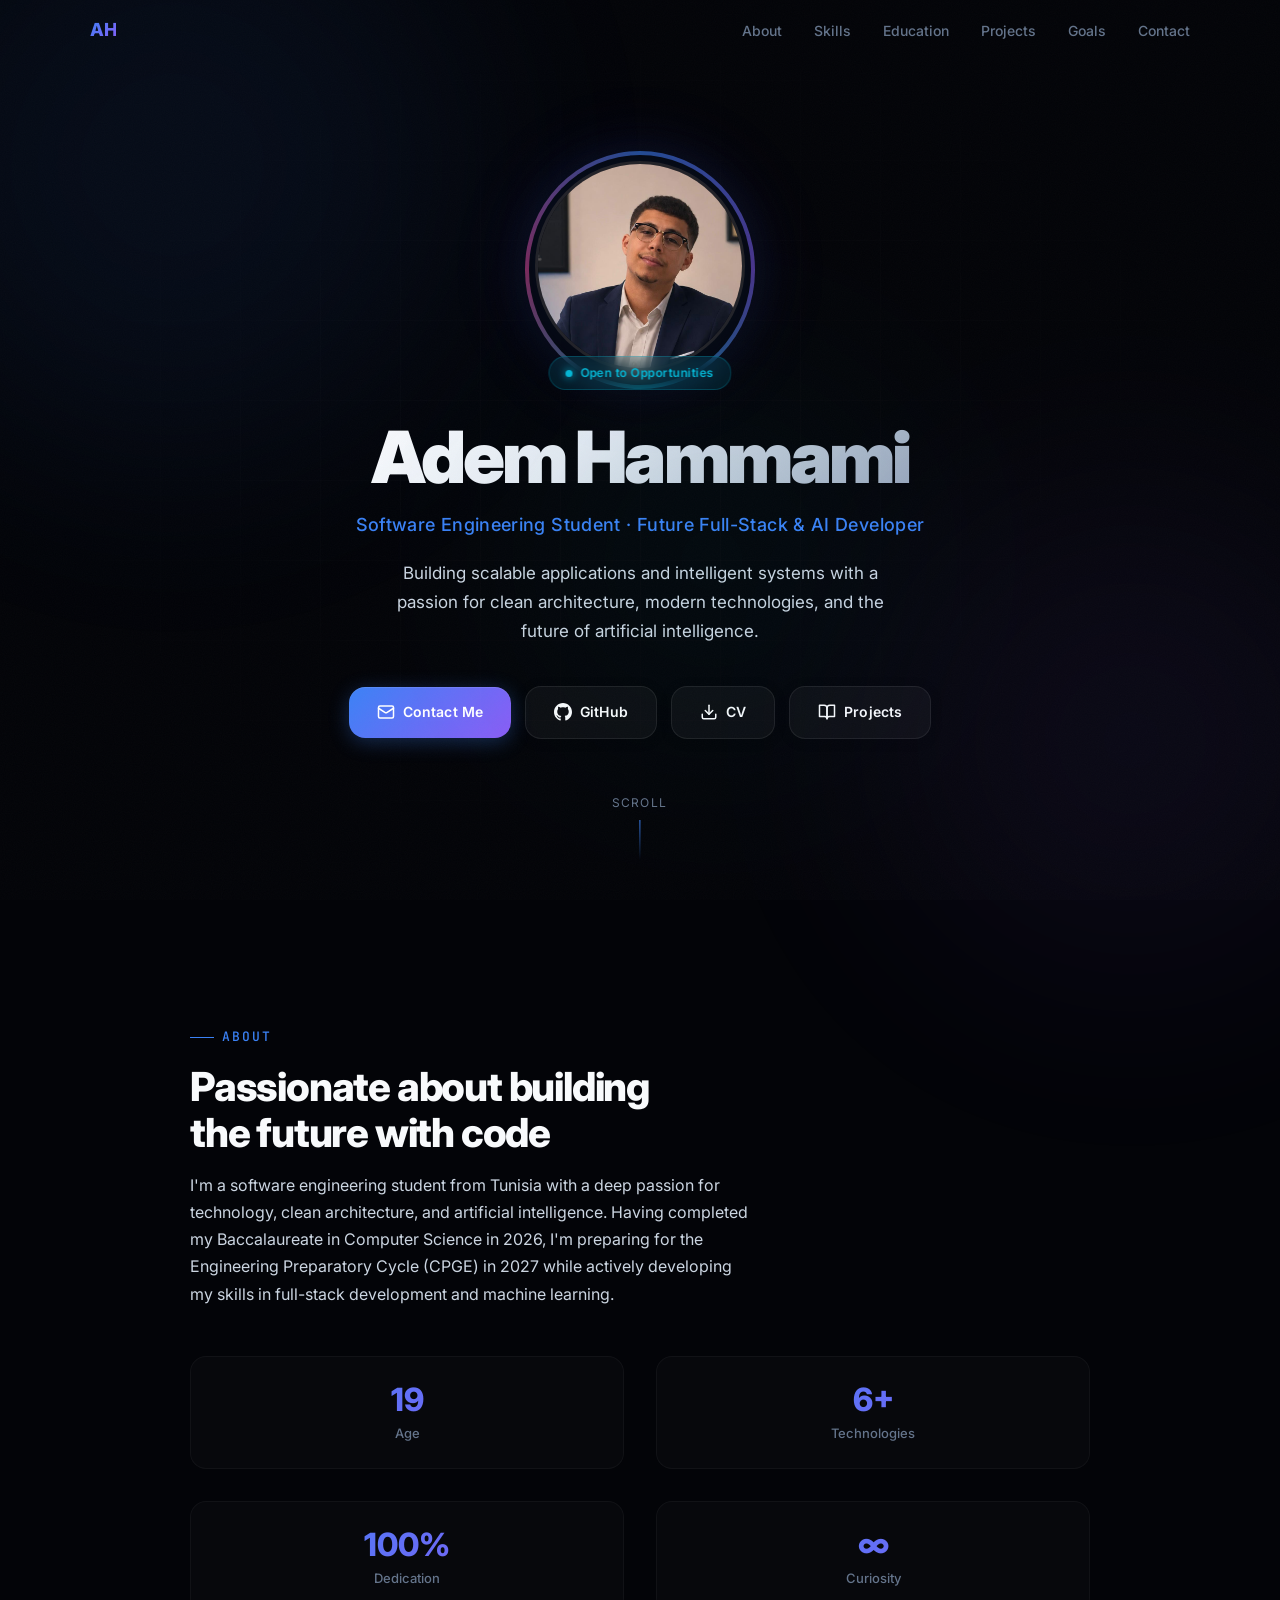
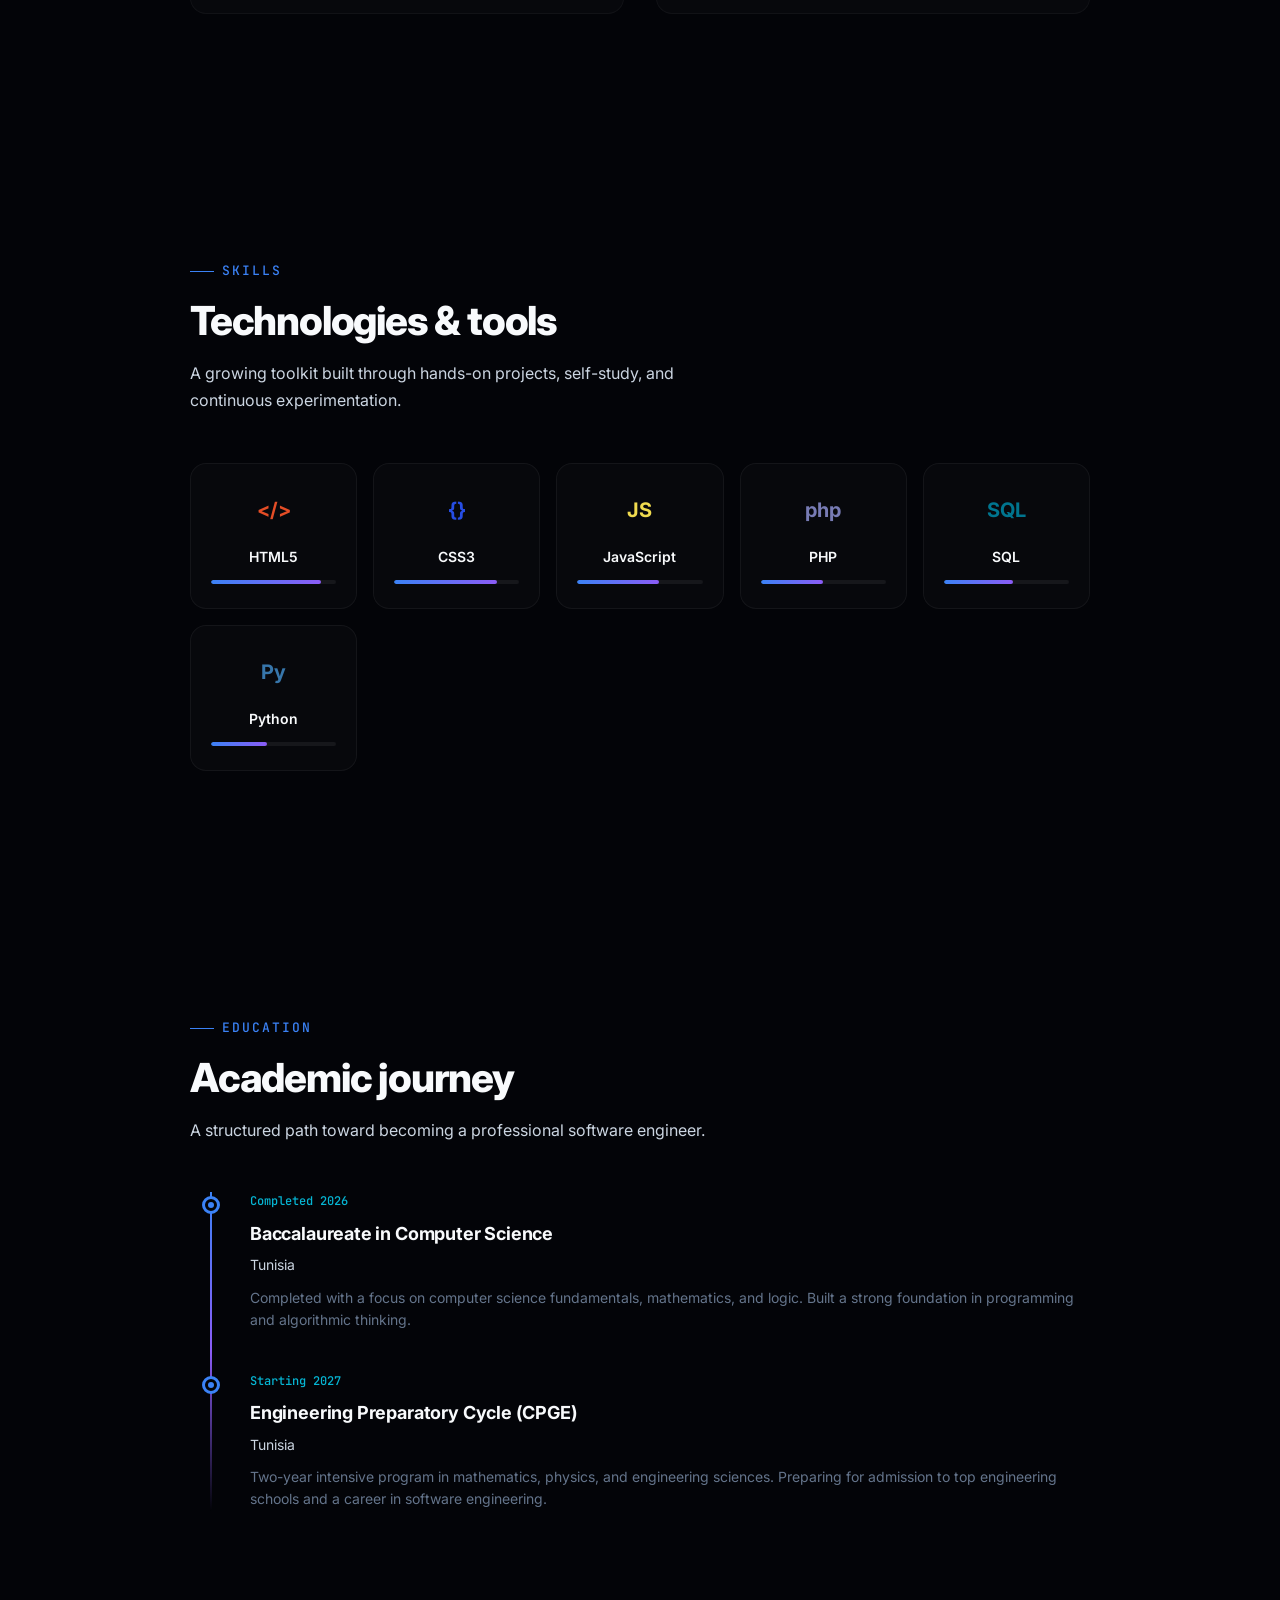
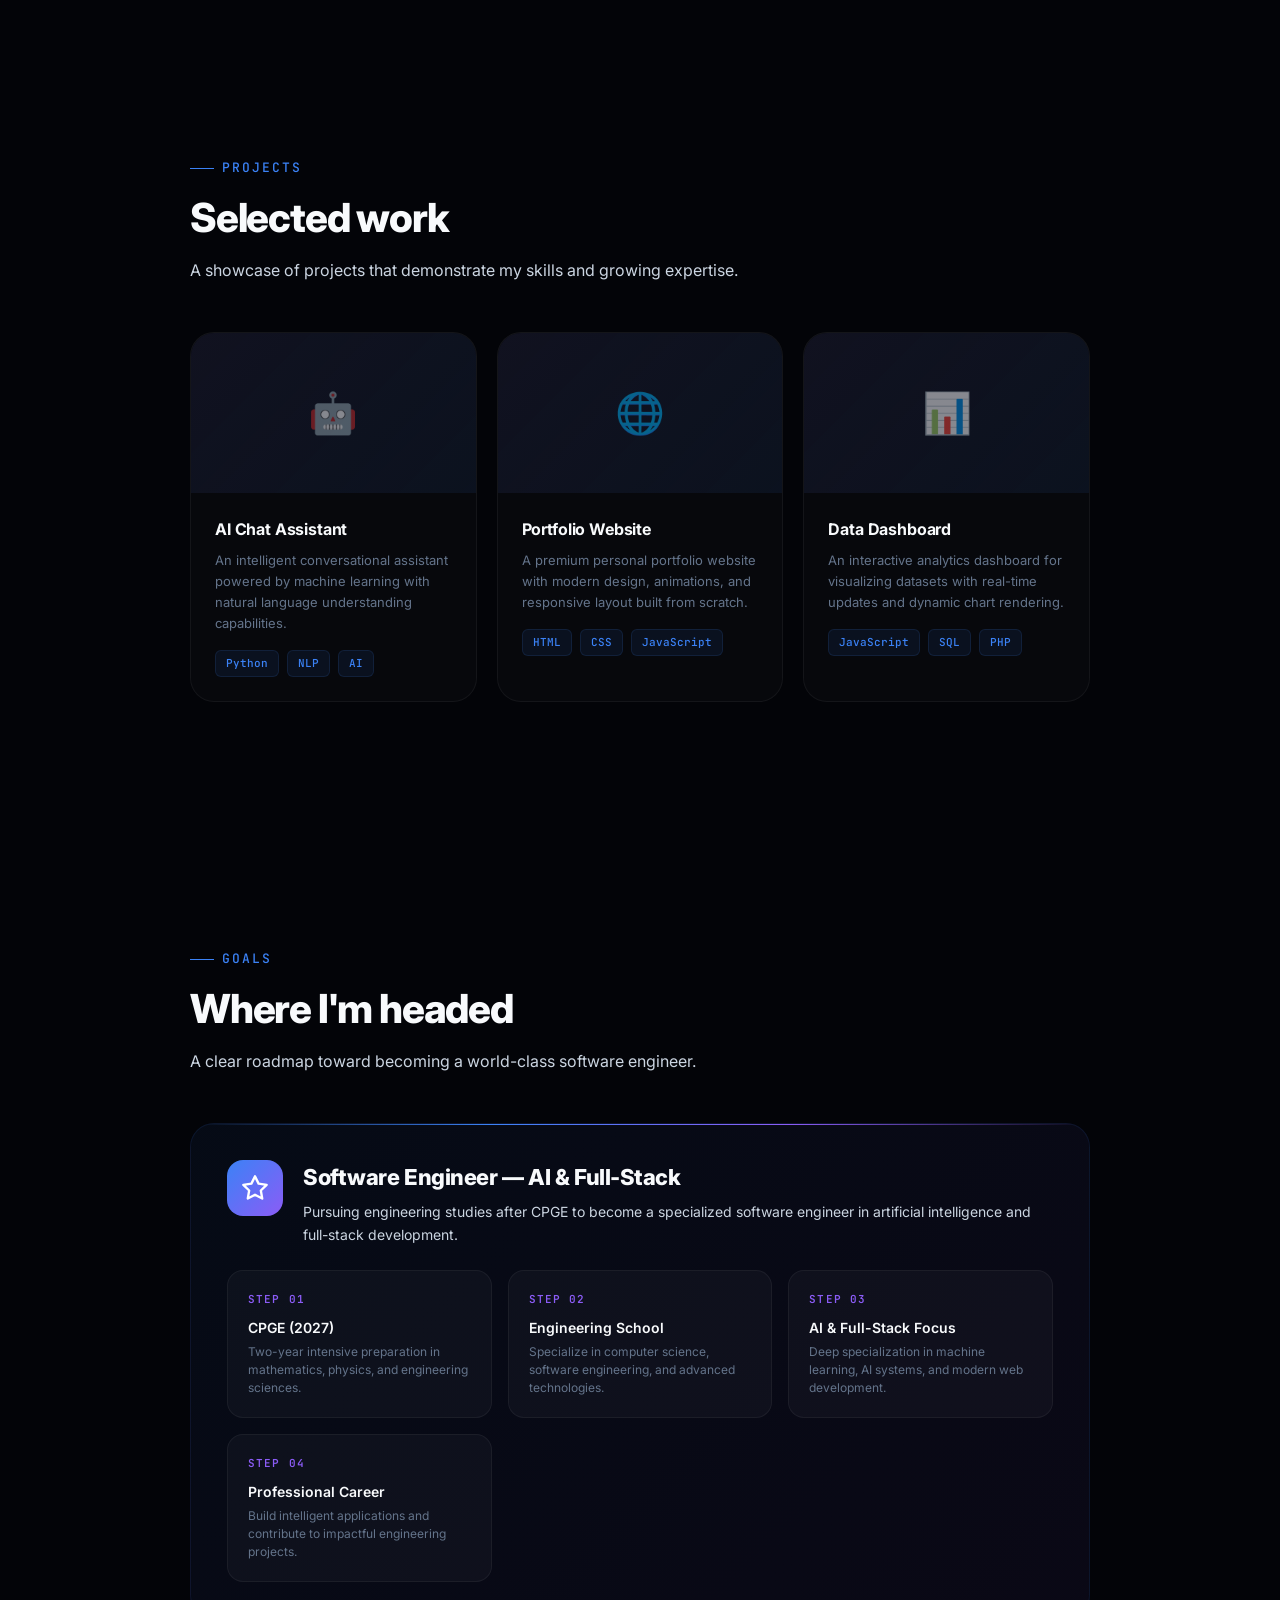
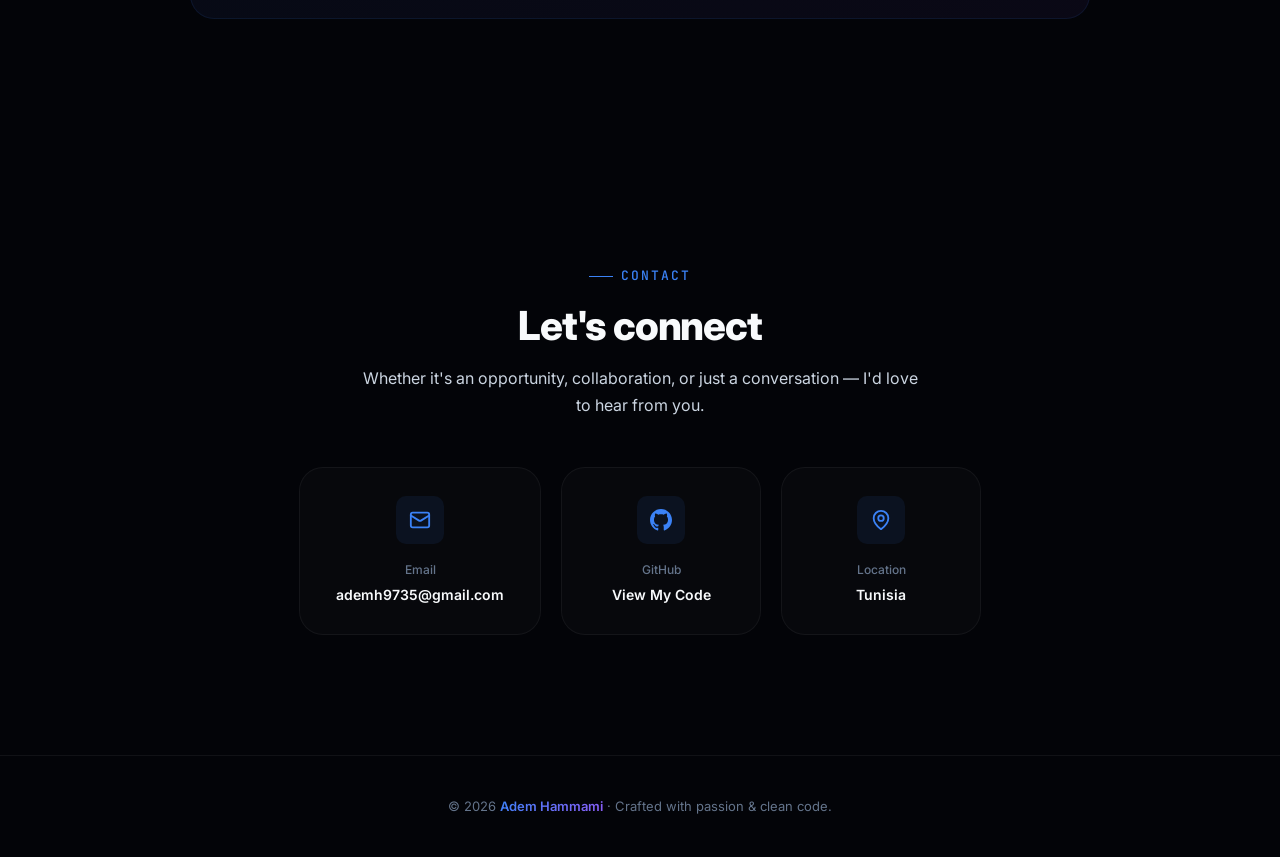
==== commit 3c62a0bd: "Add files via upload" ====
--- a/index.html
+++ b/index.html
@@ -159,6 +159,7 @@
   display: flex;
   align-items: center;
   justify-content: space-between;
+  position: relative;
 }
 
 .nav-logo {
@@ -212,11 +213,49 @@
   color: var(--text-primary);
   cursor: pointer;
   padding: 8px;
+  z-index: 110;
+  position: relative;
 }
 
 .nav-menu-btn svg {
   width: 24px;
   height: 24px;
+  pointer-events: none;
+}
+
+/* Mobile dropdown menu */
+.nav-links.mobile-open {
+  display: flex;
+  position: absolute;
+  top: 100%;
+  left: 0;
+  right: 0;
+  flex-direction: column;
+  gap: 0;
+  background: rgba(3, 4, 8, 0.97);
+  backdrop-filter: blur(20px) saturate(180%);
+  -webkit-backdrop-filter: blur(20px) saturate(180%);
+  border: 1px solid var(--glass-border);
+  border-top: none;
+  border-radius: 0 0 var(--radius-md) var(--radius-md);
+  padding: 8px 24px 16px;
+  margin-top: 16px;
+  box-shadow: 0 20px 50px rgba(0,0,0,0.5);
+}
+
+.nav-links.mobile-open li {
+  width: 100%;
+}
+
+.nav-links.mobile-open a {
+  display: block;
+  padding: 14px 4px;
+  border-bottom: 1px solid rgba(255,255,255,0.05);
+  font-size: 15px;
+}
+
+.nav-links.mobile-open li:last-child a {
+  border-bottom: none;
 }
 
 .section {
@@ -1148,7 +1187,7 @@
 <nav id="navbar">
   <div class="nav-inner">
     <div class="nav-logo">AH</div>
-    <ul class="nav-links">
+    <ul class="nav-links" id="navLinks">
       <li><a href="#about">About</a></li>
       <li><a href="#skills">Skills</a></li>
       <li><a href="#education">Education</a></li>
@@ -1156,7 +1195,7 @@
       <li><a href="#goals">Goals</a></li>
       <li><a href="#contact">Contact</a></li>
     </ul>
-    <button class="nav-menu-btn" aria-label="Menu">
+    <button class="nav-menu-btn" id="navMenuBtn" aria-label="Menu" aria-expanded="false">
       <svg viewBox="0 0 24 24" fill="none" stroke="currentColor" stroke-width="2" stroke-linecap="round"><line x1="4" y1="7" x2="20" y2="7"/><line x1="4" y1="12" x2="20" y2="12"/><line x1="4" y1="17" x2="20" y2="17"/></svg>
     </button>
   </div>
@@ -1437,6 +1476,8 @@
 const navbar = document.getElementById('navbar');
 const fadeSections = document.querySelectorAll('.fade-section');
 const skillBars = document.querySelectorAll('.skill-bar');
+const menuBtn = document.getElementById('navMenuBtn');
+const navLinksEl = document.getElementById('navLinks');
 
 window.addEventListener('scroll', () => {
   if (window.scrollY > 50) {
@@ -1460,9 +1501,18 @@
 
 fadeSections.forEach(section => observer.observe(section));
 
+// Mobile menu toggle — works with click AND touch
+menuBtn.addEventListener('click', (e) => {
+  e.stopPropagation();
+  const isOpen = navLinksEl.classList.toggle('mobile-open');
+  menuBtn.setAttribute('aria-expanded', isOpen);
+});
+
 document.querySelectorAll('.nav-links a').forEach(link => {
   link.addEventListener('click', (e) => {
     const href = link.getAttribute('href');
+    navLinksEl.classList.remove('mobile-open');
+    menuBtn.setAttribute('aria-expanded', 'false');
     if (href.startsWith('#')) {
       e.preventDefault();
       const target = document.querySelector(href);
@@ -1473,6 +1523,16 @@
   });
 });
 
+// Close menu when tapping outside of it
+document.addEventListener('click', (e) => {
+  if (navLinksEl.classList.contains('mobile-open') &&
+      !navLinksEl.contains(e.target) &&
+      !menuBtn.contains(e.target)) {
+    navLinksEl.classList.remove('mobile-open');
+    menuBtn.setAttribute('aria-expanded', 'false');
+  }
+});
+
 const birthDate = new Date(2007, 1, 22);
 const today = new Date();
 let age = today.getFullYear() - birthDate.getFullYear();
@@ -1484,4 +1544,4 @@
 if (ageEl) ageEl.textContent = age;
 </script>
 </body>
-</html>
+</html>
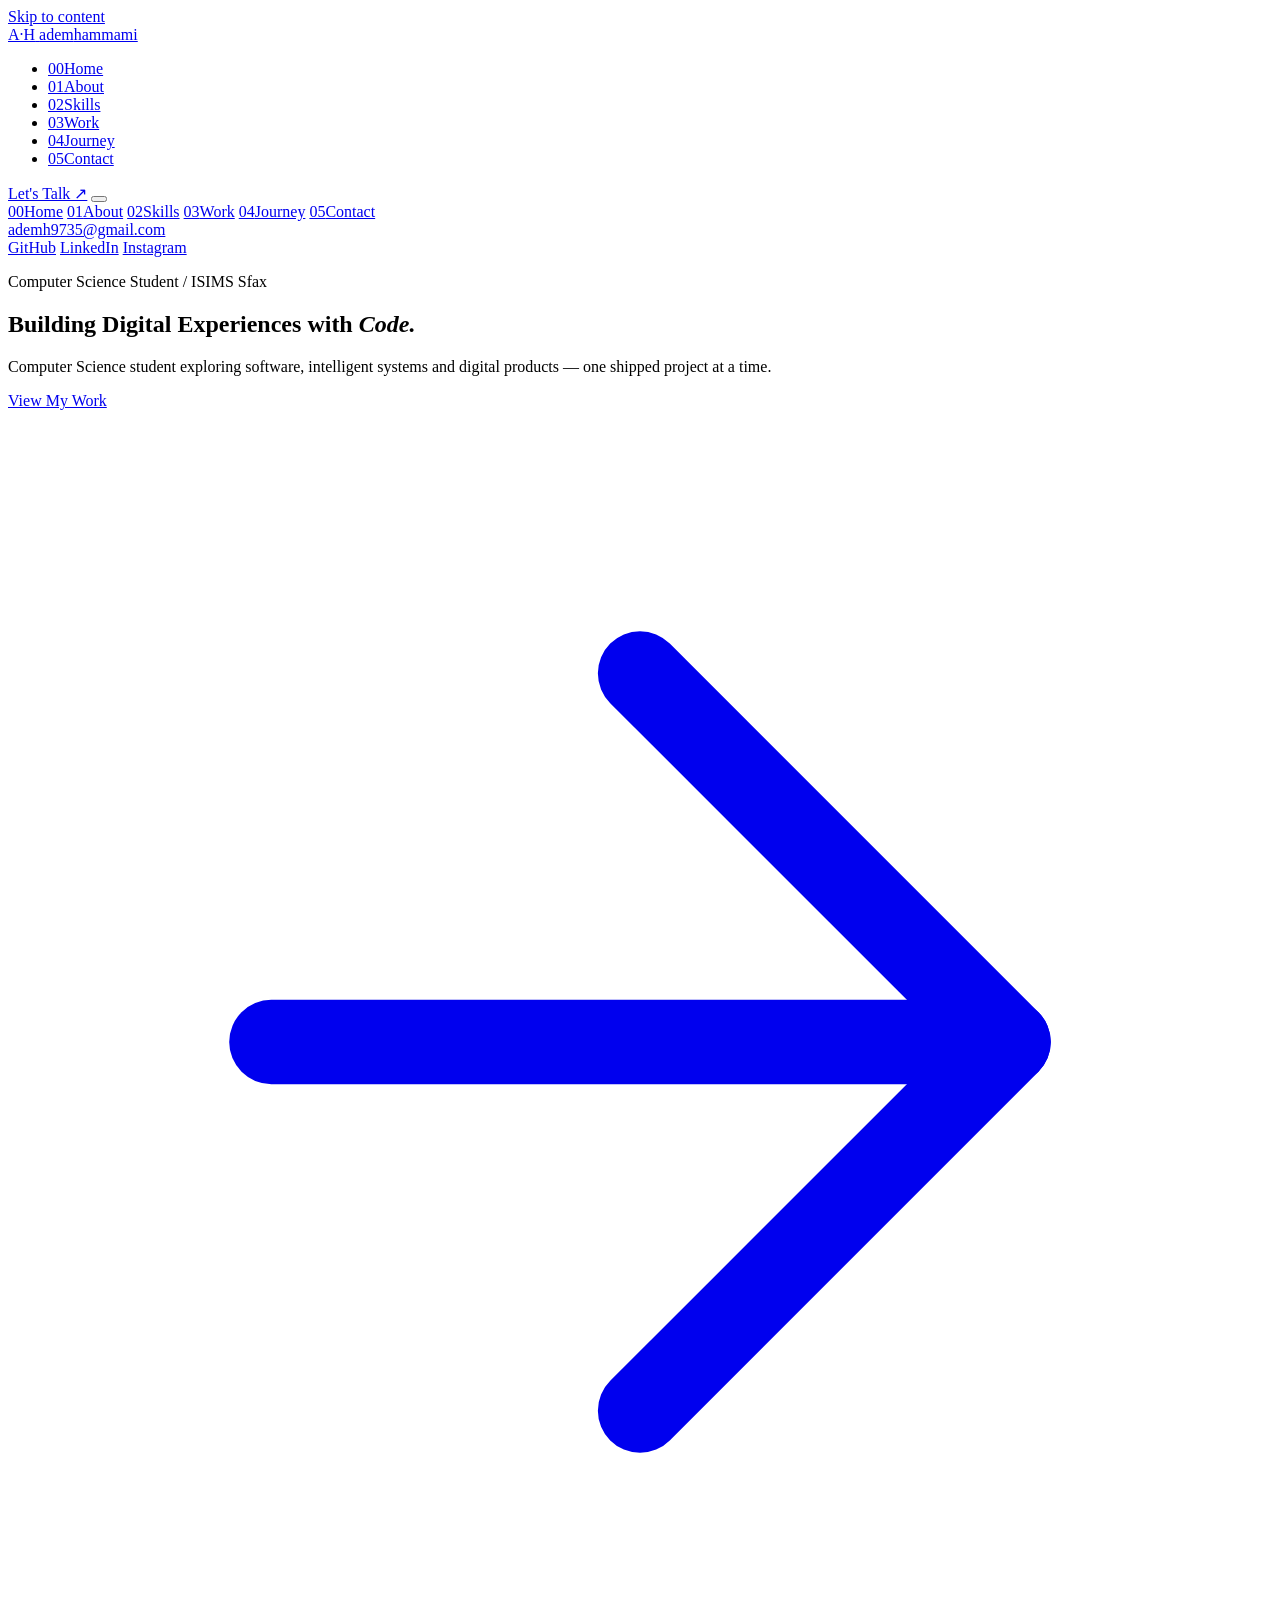
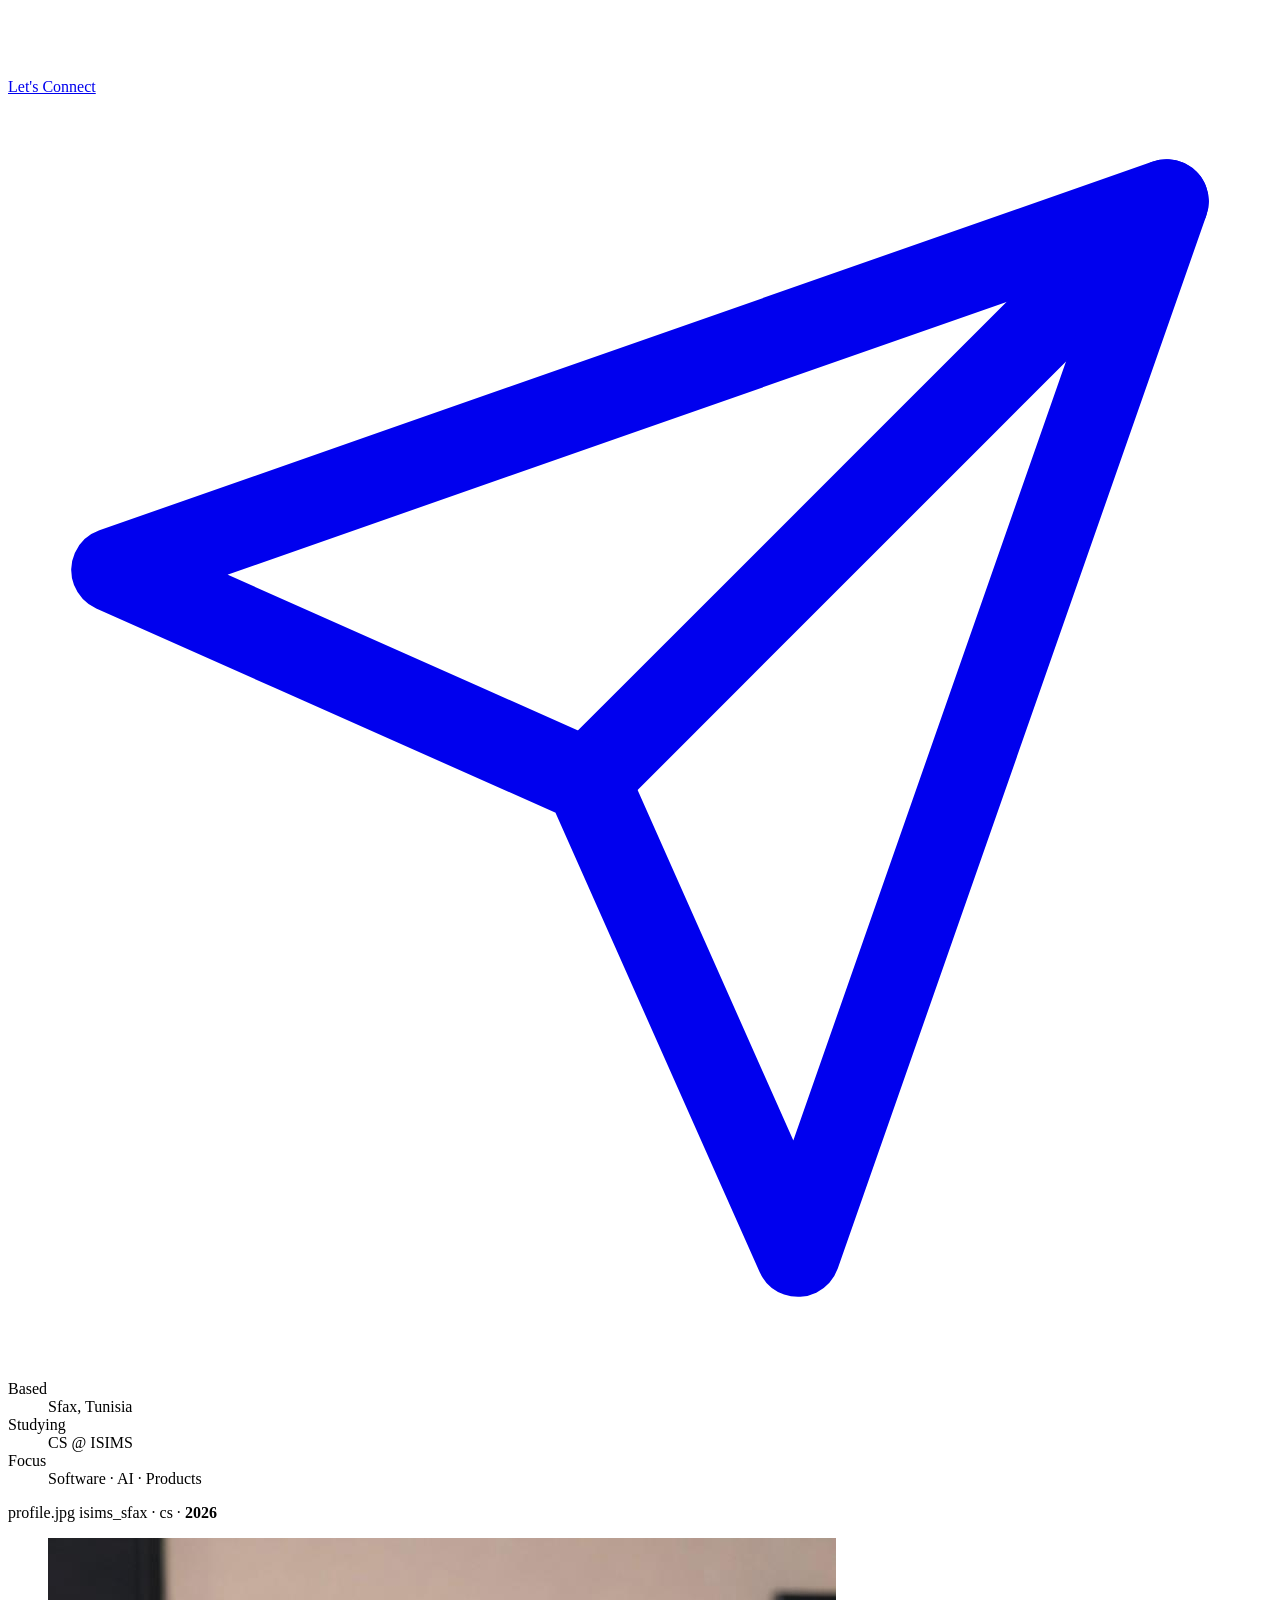
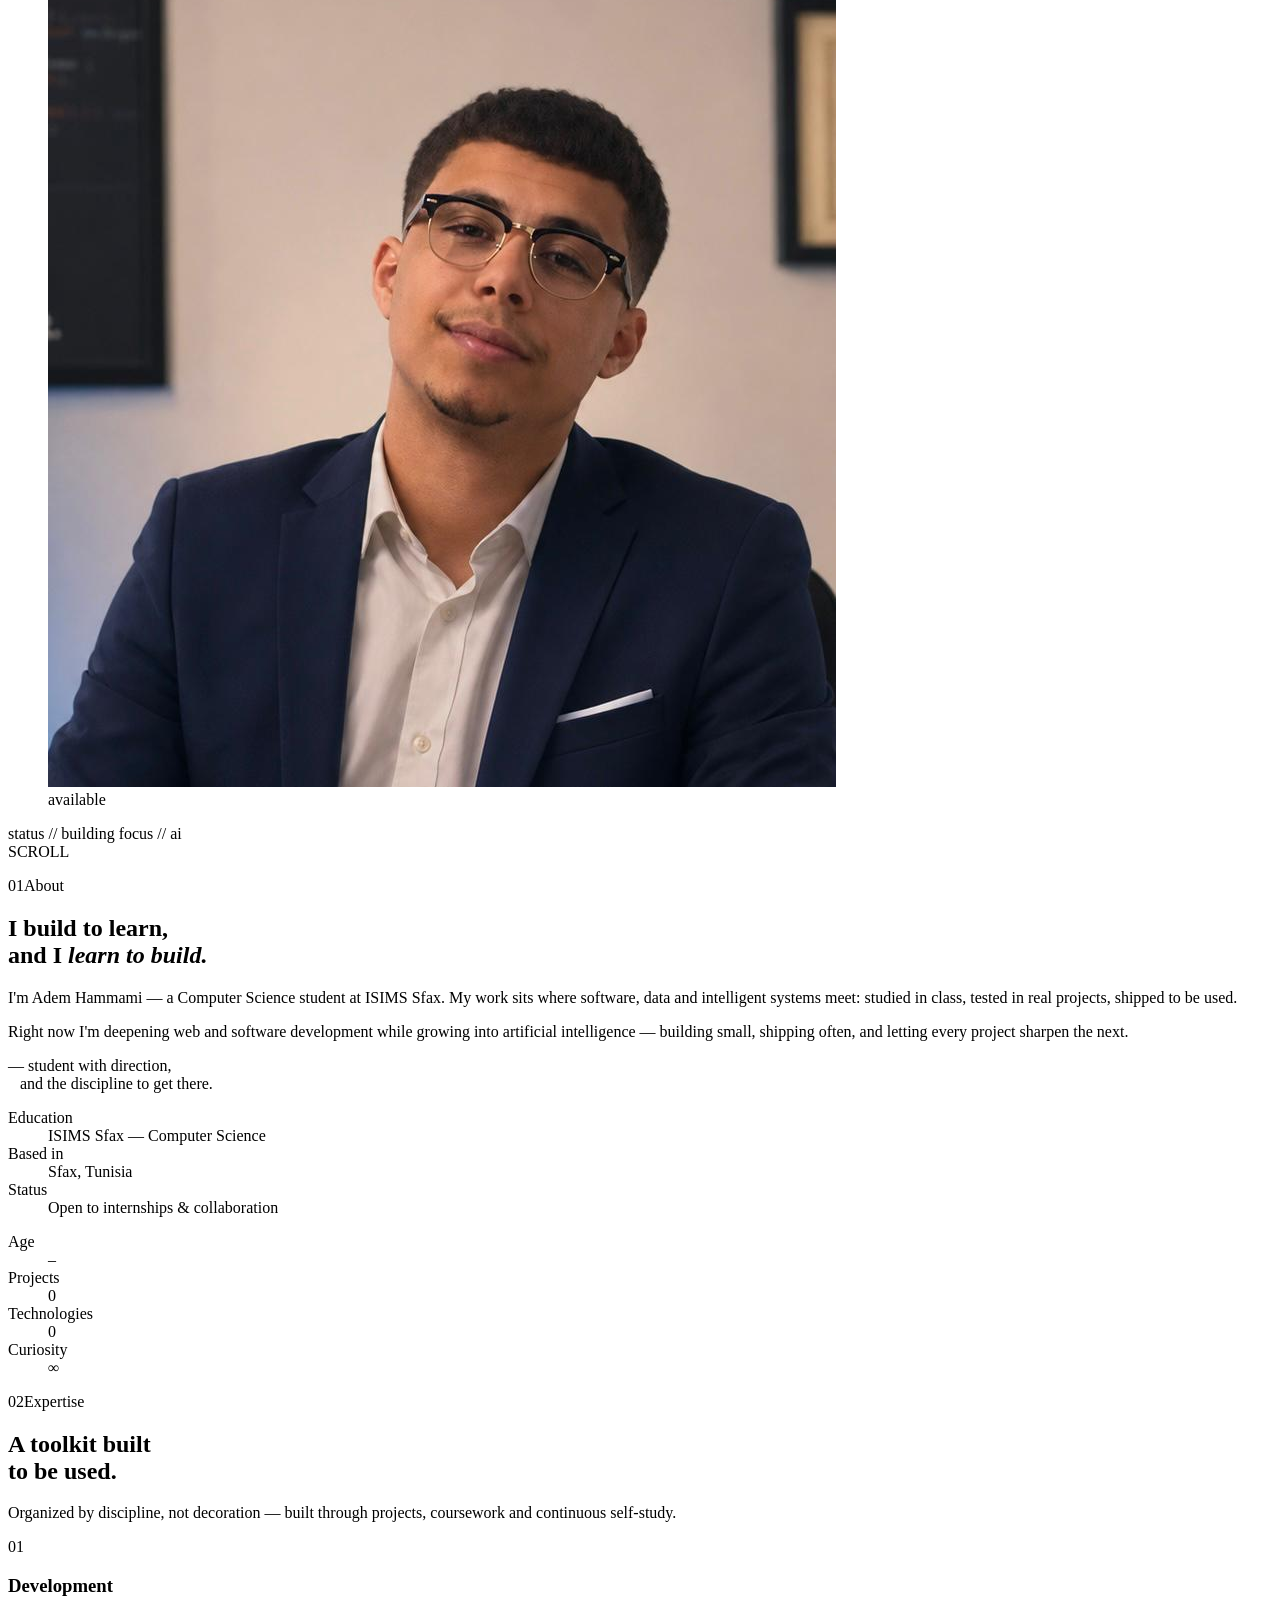
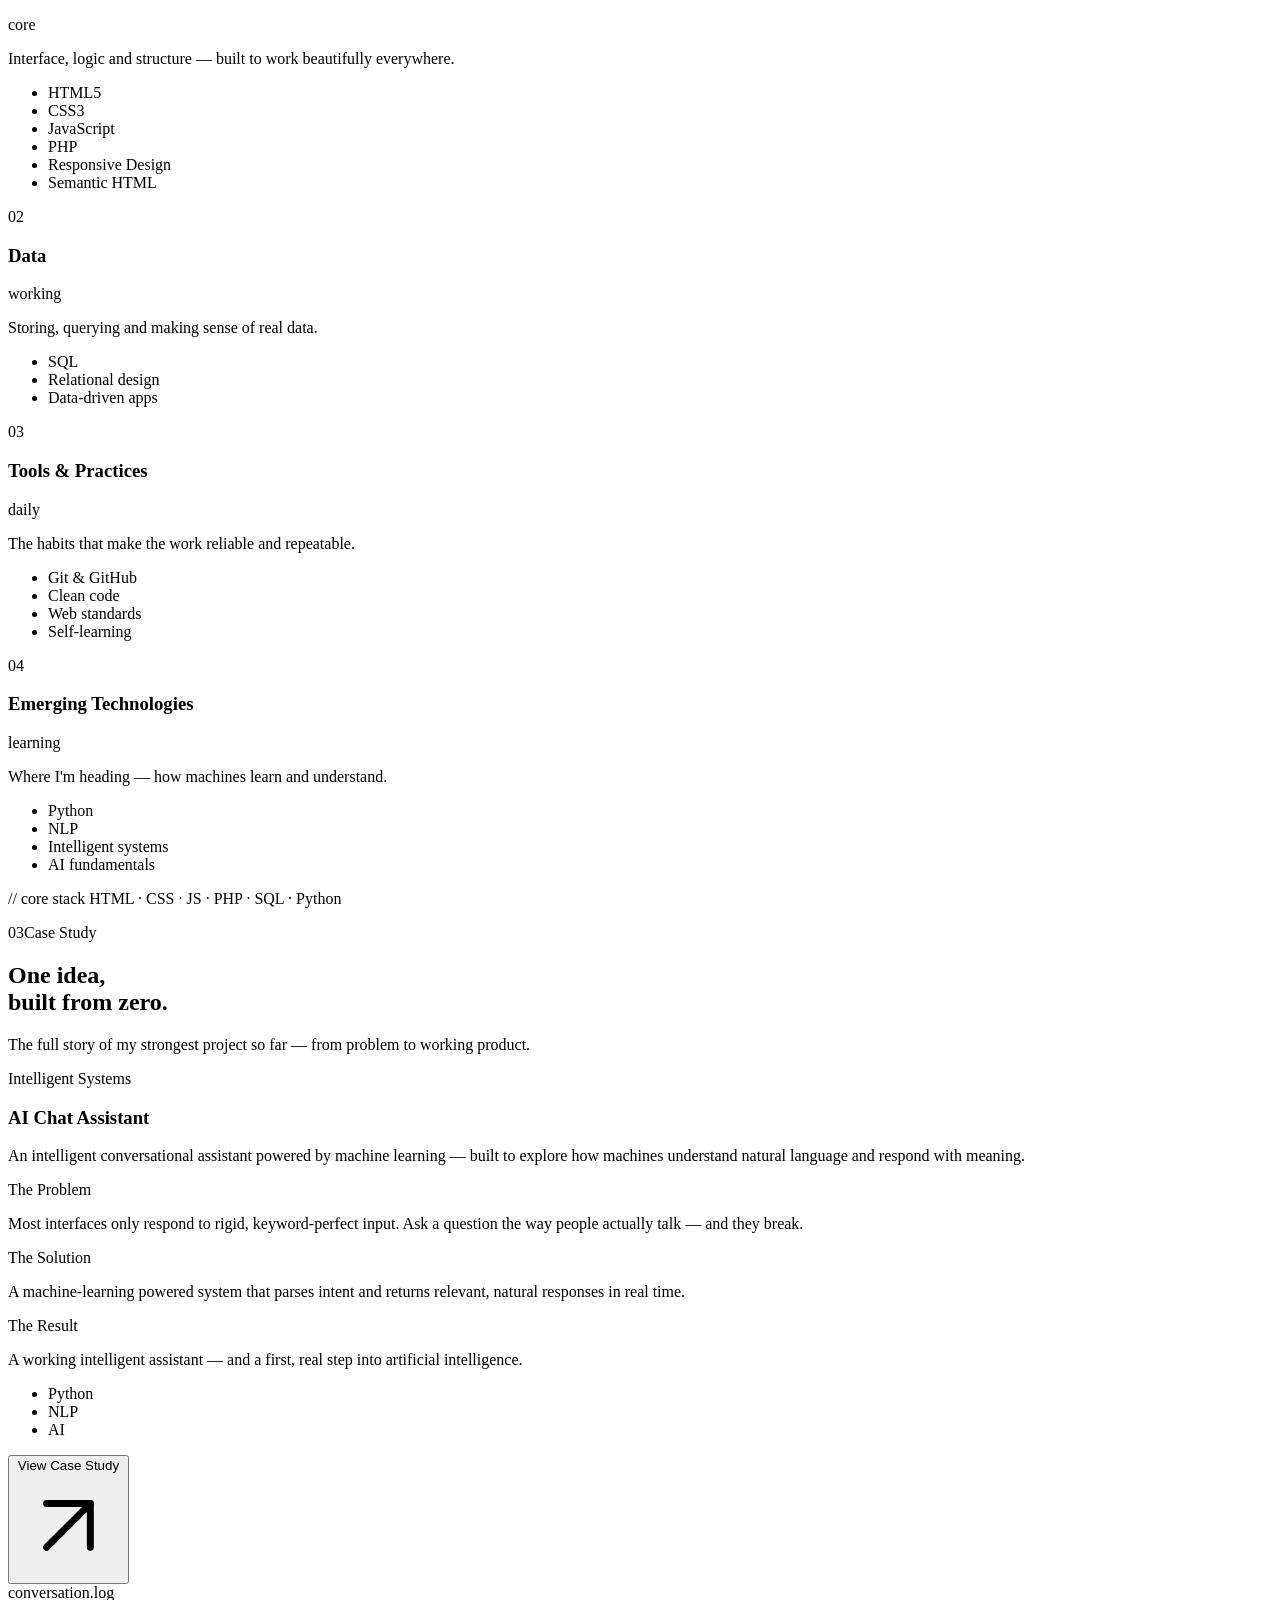
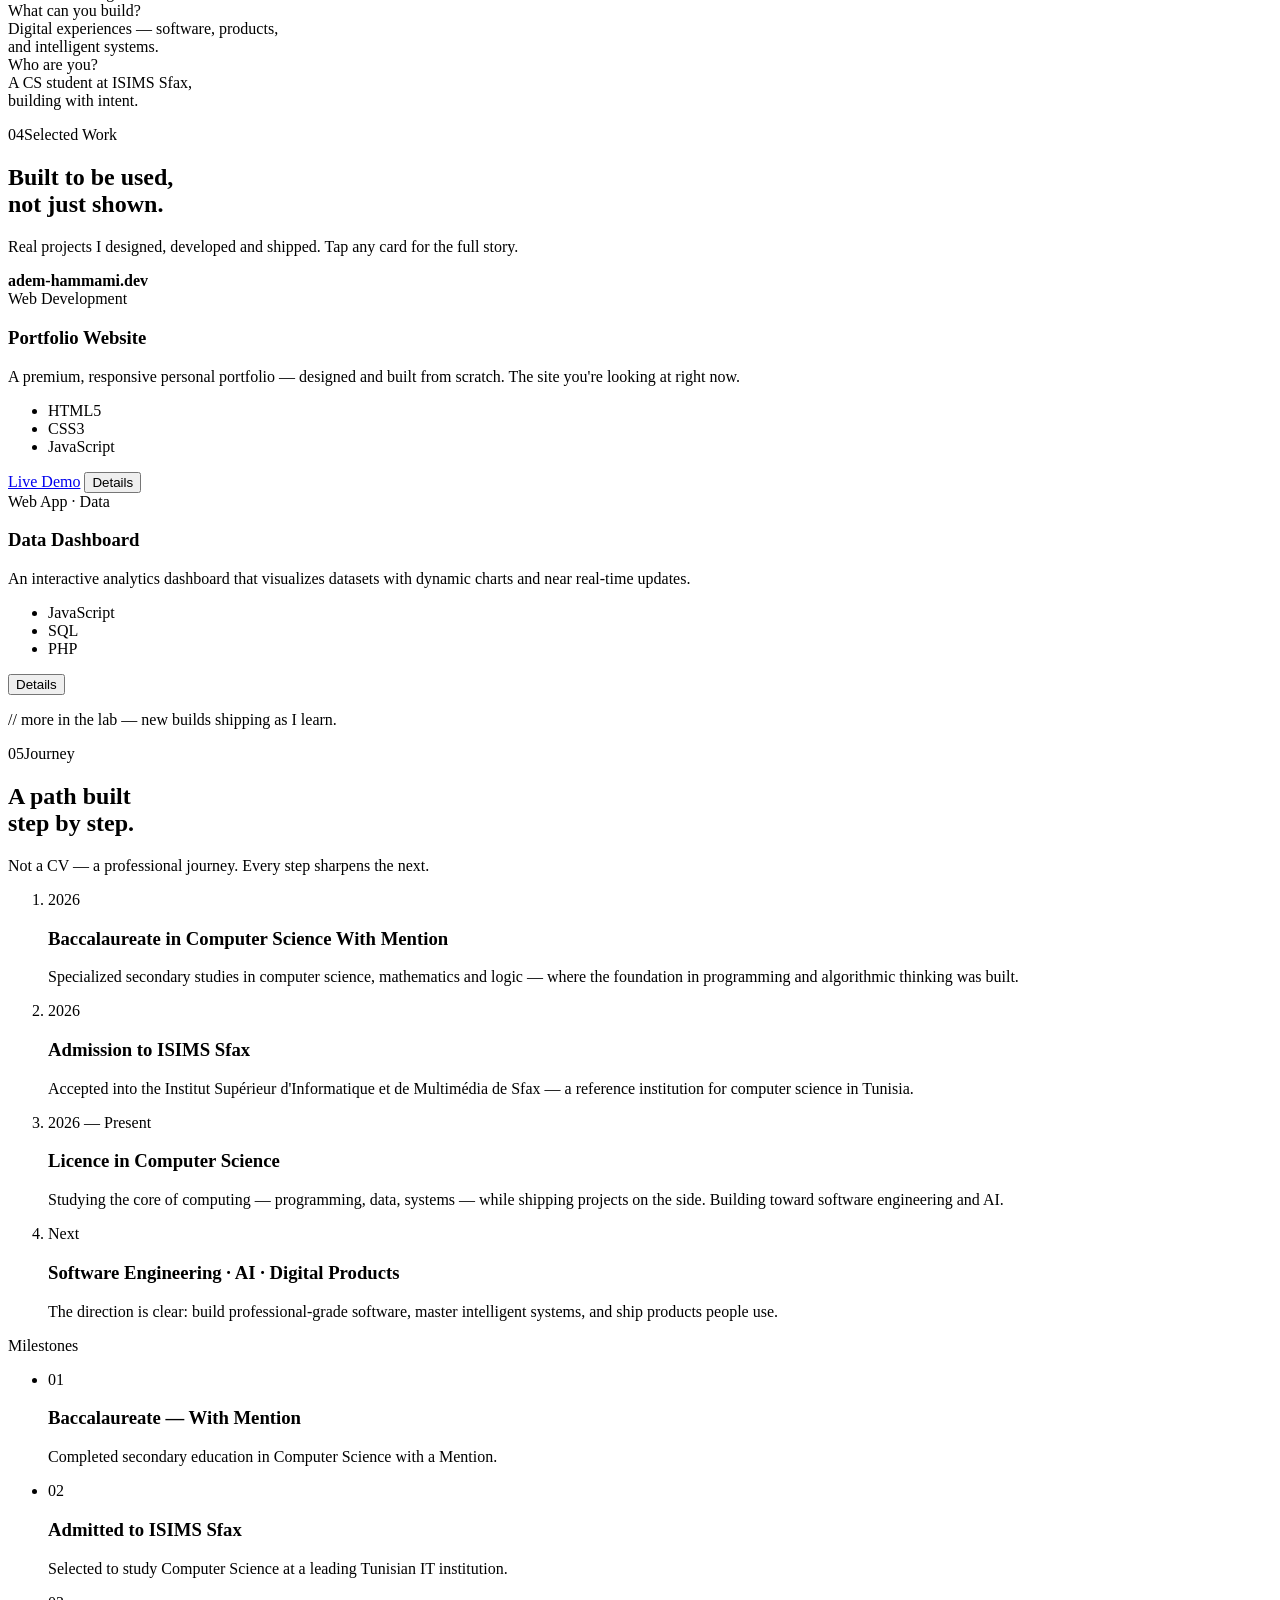
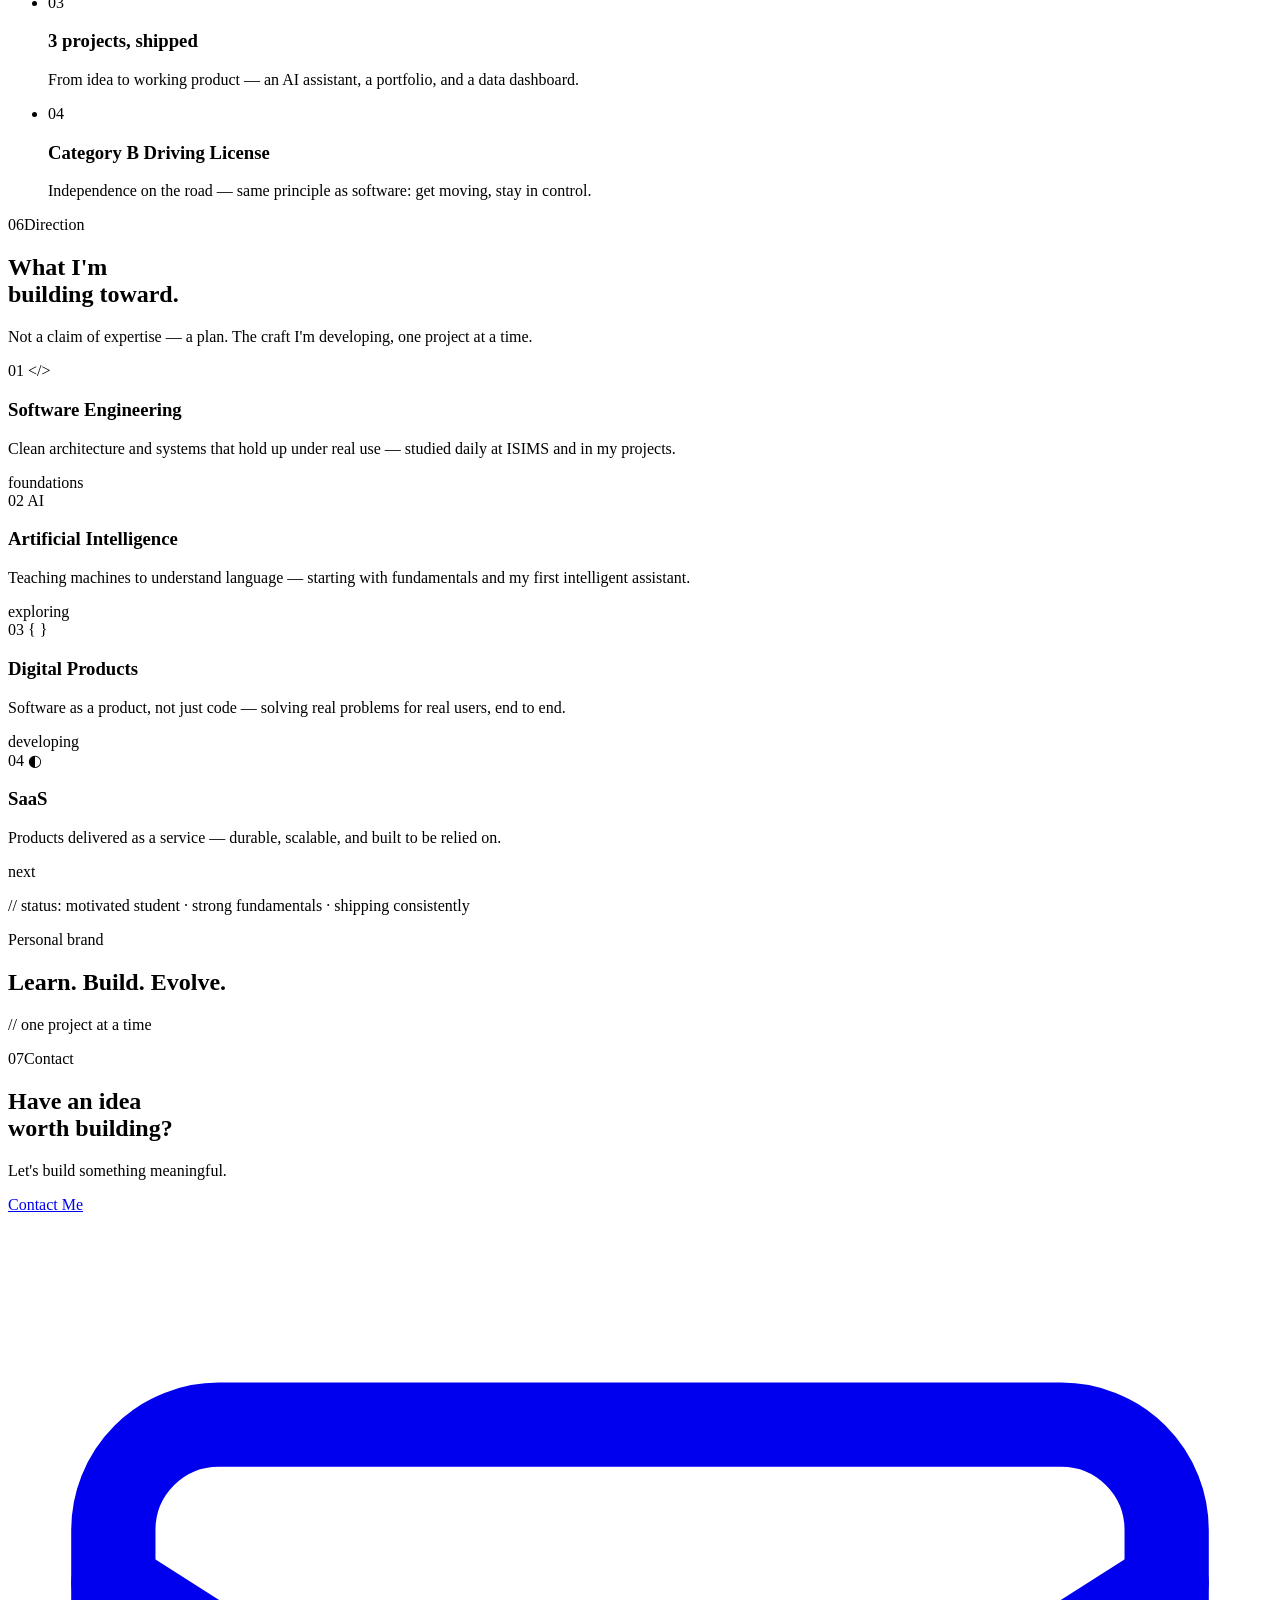
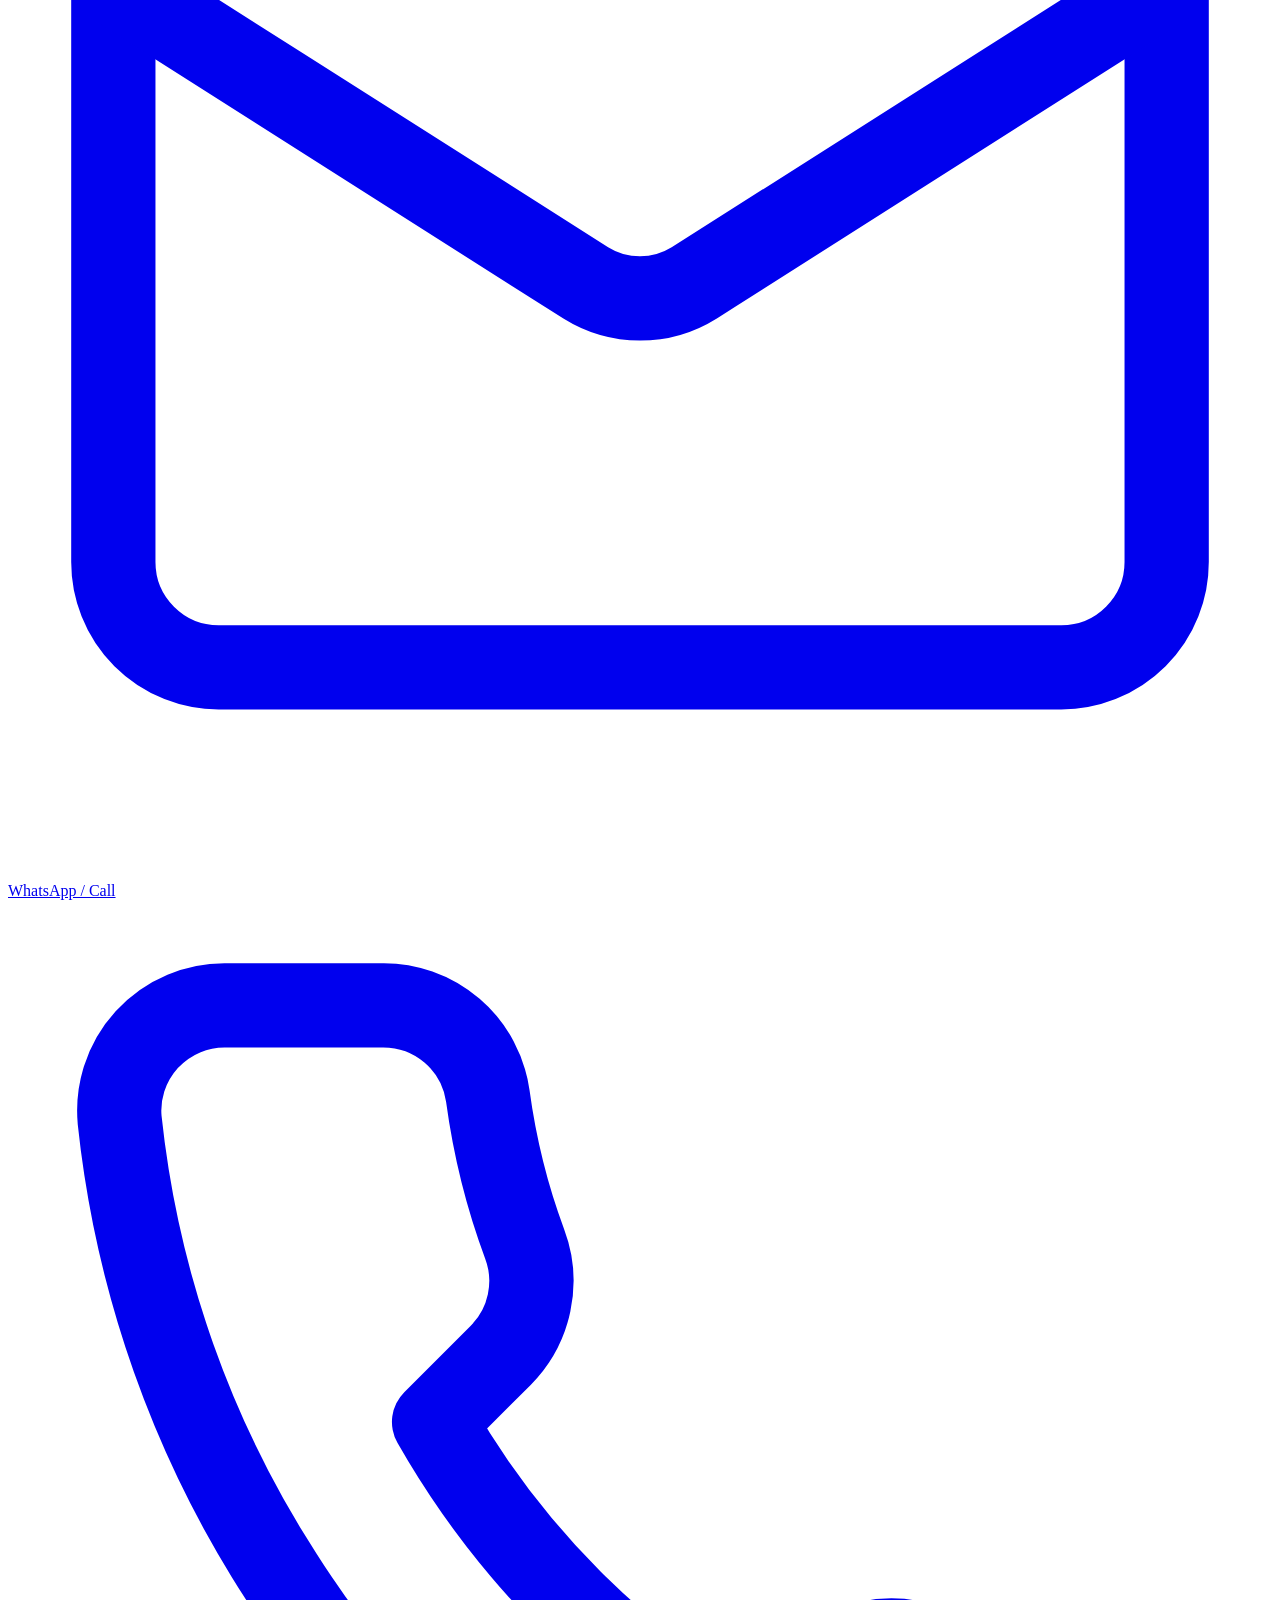
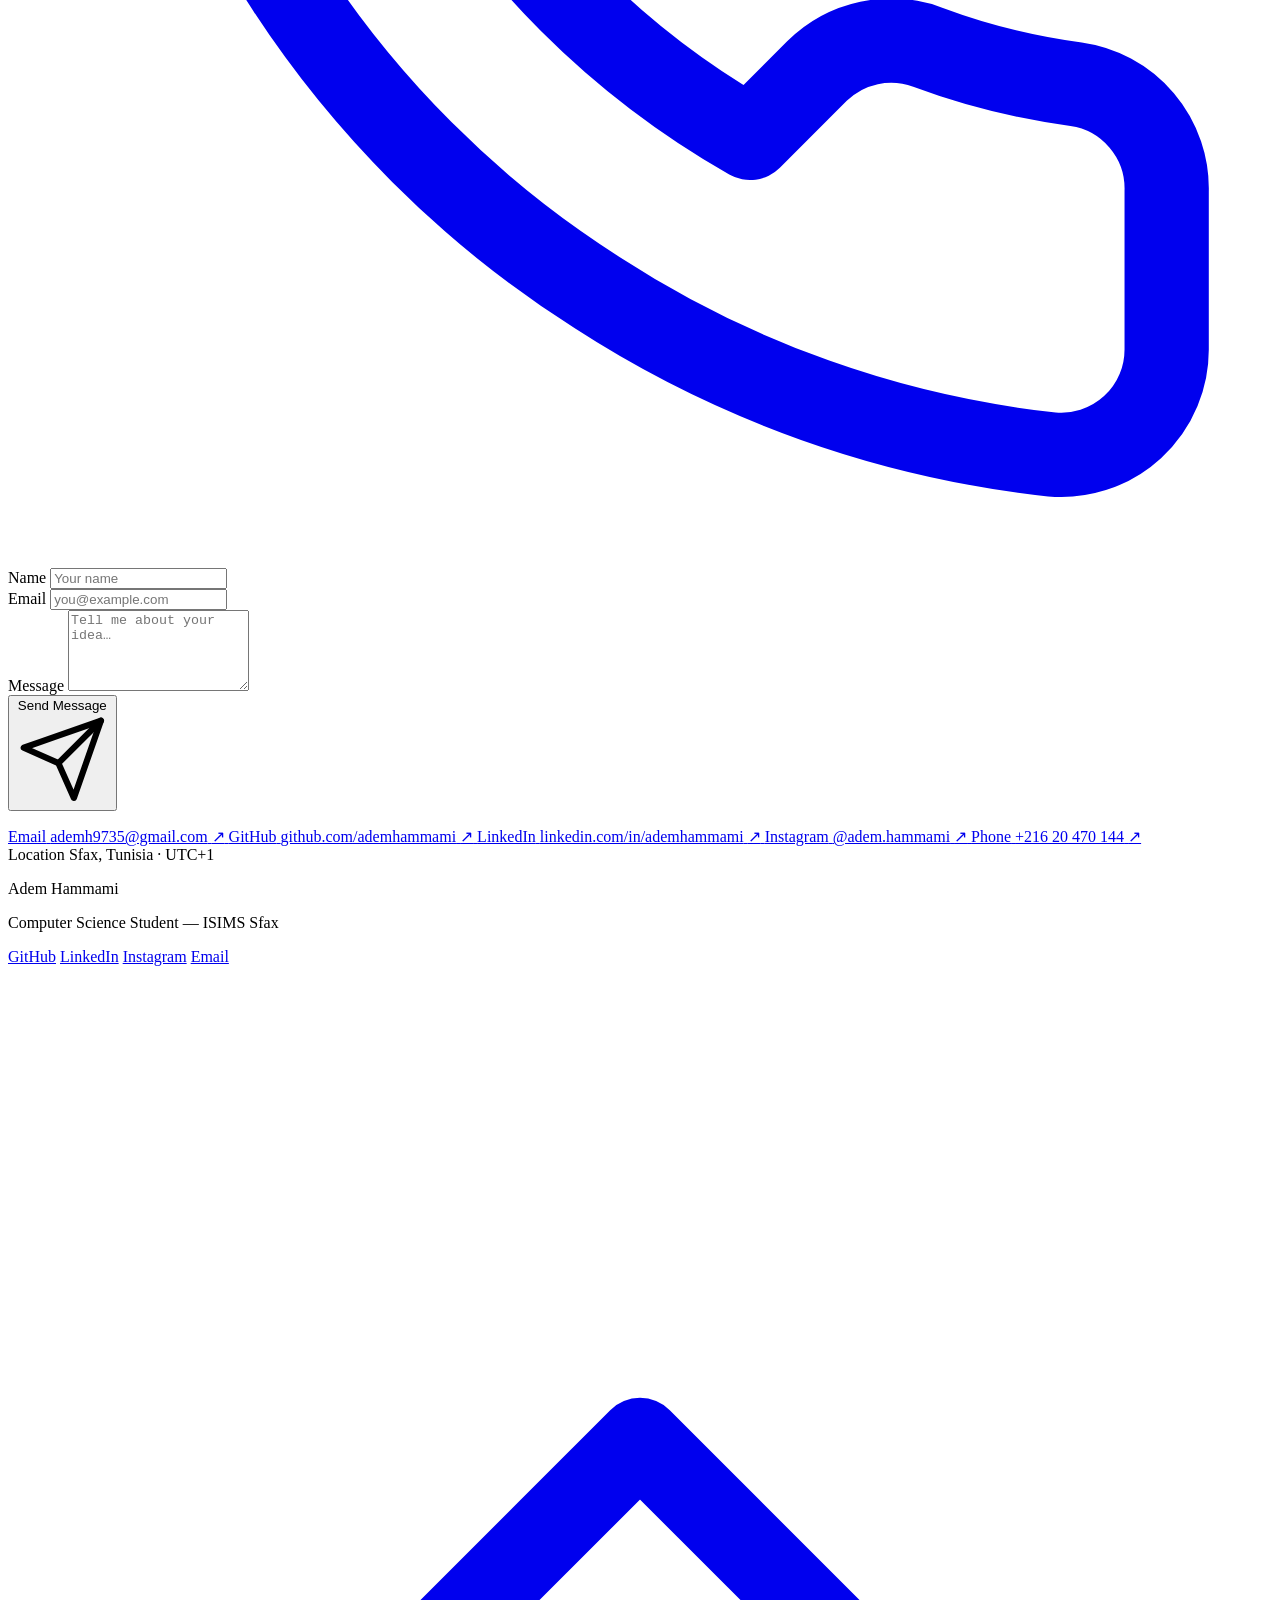
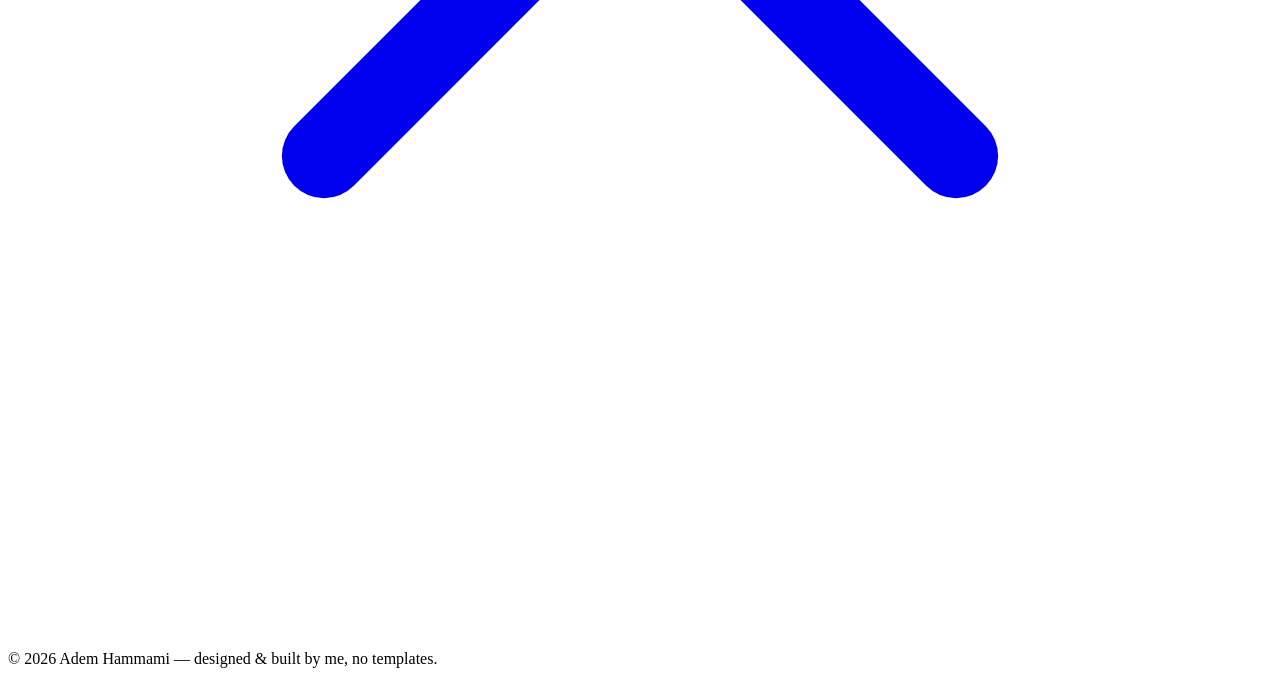
==== commit 1f5fa451: "Add files via upload" ====
--- a/index.html
+++ b/index.html
@@ -1,1547 +1,811 @@
 <!DOCTYPE html>
 <html lang="en">
 <head>
-<meta charset="UTF-8">
-<meta name="viewport" content="width=device-width, initial-scale=1.0">
-<title>Adem Hammami — Software Engineer</title>
-<link rel="preconnect" href="https://fonts.googleapis.com">
-<link rel="preconnect" href="https://fonts.gstatic.com" crossorigin>
-<link href="https://fonts.googleapis.com/css2?family=Inter:wght@300;400;500;600;700;800;900&family=JetBrains+Mono:wght@400;500;600&display=swap" rel="stylesheet">
-<style>
-*, *::before, *::after {
-  margin: 0;
-  padding: 0;
-  box-sizing: border-box;
-}
-
-:root {
-  --bg-primary: #030408;
-  --bg-secondary: #0a0b12;
-  --bg-tertiary: #111220;
-  --accent-blue: #3b82f6;
-  --accent-purple: #8b5cf6;
-  --accent-cyan: #06b6d4;
-  --accent-pink: #ec4899;
-  --text-primary: #f8fafc;
-  --text-secondary: #cbd5e1;
-  --text-muted: #64748b;
-  --glass-bg: rgba(12, 14, 24, 0.6);
-  --glass-border: rgba(255, 255, 255, 0.06);
-  --glow-blue: rgba(59, 130, 246, 0.3);
-  --glow-purple: rgba(139, 92, 246, 0.3);
-  --radius-sm: 10px;
-  --radius-md: 16px;
-  --radius-lg: 24px;
-  --radius-xl: 32px;
-  --transition: cubic-bezier(0.16, 1, 0.3, 1);
-}
-
-html {
-  scroll-behavior: smooth;
-}
-
-body {
-  font-family: 'Inter', -apple-system, BlinkMacSystemFont, sans-serif;
-  background: var(--bg-primary);
-  color: var(--text-primary);
-  line-height: 1.6;
-  overflow-x: hidden;
-  -webkit-font-smoothing: antialiased;
-  -moz-osx-font-smoothing: grayscale;
-}
-
-a {
-  color: inherit;
-  text-decoration: none;
-}
-
-.background {
-  position: fixed;
-  inset: 0;
-  z-index: 0;
-  pointer-events: none;
-}
-
-.orb {
-  position: absolute;
-  border-radius: 50%;
-  filter: blur(120px);
-}
-
-.orb-1 {
-  width: 600px;
-  height: 600px;
-  background: var(--accent-blue);
-  top: -15%;
-  left: -10%;
-  opacity: 0.07;
-  animation: float1 30s ease-in-out infinite;
-}
-
-.orb-2 {
-  width: 500px;
-  height: 500px;
-  background: var(--accent-purple);
-  bottom: -10%;
-  right: -8%;
-  opacity: 0.06;
-  animation: float2 25s ease-in-out infinite;
-}
-
-.orb-3 {
-  width: 400px;
-  height: 400px;
-  background: var(--accent-cyan);
-  top: 40%;
-  left: 40%;
-  opacity: 0.04;
-  animation: float3 35s ease-in-out infinite;
-}
-
-@keyframes float1 {
-  0%, 100% { transform: translate(0, 0) scale(1); }
-  25% { transform: translate(80px, -60px) scale(1.1); }
-  50% { transform: translate(-40px, 80px) scale(0.9); }
-  75% { transform: translate(60px, 40px) scale(1.05); }
-}
-
-@keyframes float2 {
-  0%, 100% { transform: translate(0, 0) scale(1); }
-  33% { transform: translate(-70px, 50px) scale(1.08); }
-  66% { transform: translate(50px, -70px) scale(0.95); }
-}
-
-@keyframes float3 {
-  0%, 100% { transform: translate(0, 0) scale(1); }
-  50% { transform: translate(-60px, -80px) scale(1.15); }
-}
-
-.grid-overlay {
-  position: absolute;
-  inset: 0;
-  background-image:
-    linear-gradient(rgba(255, 255, 255, 0.012) 1px, transparent 1px),
-    linear-gradient(90deg, rgba(255, 255, 255, 0.012) 1px, transparent 1px);
-  background-size: 80px 80px;
-  mask-image: radial-gradient(ellipse at center, black 20%, transparent 70%);
-  -webkit-mask-image: radial-gradient(ellipse at center, black 20%, transparent 70%);
-}
-
-.noise {
-  position: absolute;
-  inset: 0;
-  opacity: 0.025;
-  background-image: url("data:image/svg+xml,%3Csvg viewBox='0 0 256 256' xmlns='http://www.w3.org/2000/svg'%3E%3Cfilter id='noise'%3E%3CfeTurbulence type='fractalNoise' baseFrequency='0.9' numOctaves='4' stitchTiles='stitch'/%3E%3C/filter%3E%3Crect width='100%25' height='100%25' filter='url(%23noise)'/%3E%3C/svg%3E");
-  background-repeat: repeat;
-  background-size: 256px;
-}
-
-nav {
-  position: fixed;
-  top: 0;
-  left: 0;
-  right: 0;
-  z-index: 100;
-  padding: 16px 24px;
-  transition: all 0.4s var(--transition);
-}
-
-nav.scrolled {
-  background: rgba(3, 4, 8, 0.85);
-  backdrop-filter: blur(20px) saturate(180%);
-  -webkit-backdrop-filter: blur(20px) saturate(180%);
-  border-bottom: 1px solid var(--glass-border);
-}
-
-.nav-inner {
-  max-width: 1100px;
-  margin: 0 auto;
-  display: flex;
-  align-items: center;
-  justify-content: space-between;
-  position: relative;
-}
-
-.nav-logo {
-  font-weight: 800;
-  font-size: 18px;
-  letter-spacing: -0.02em;
-  background: linear-gradient(135deg, var(--accent-blue), var(--accent-purple));
-  -webkit-background-clip: text;
-  -webkit-text-fill-color: transparent;
-  background-clip: text;
-}
-
-.nav-links {
-  display: flex;
-  gap: 32px;
-  list-style: none;
-}
-
-.nav-links a {
-  font-size: 14px;
-  font-weight: 500;
-  color: var(--text-muted);
-  transition: color 0.3s ease;
-  position: relative;
-}
-
-.nav-links a:hover {
-  color: var(--text-primary);
-}
-
-.nav-links a::after {
-  content: '';
-  position: absolute;
-  bottom: -4px;
-  left: 0;
-  width: 0;
-  height: 2px;
-  background: linear-gradient(90deg, var(--accent-blue), var(--accent-purple));
-  border-radius: 2px;
-  transition: width 0.3s var(--transition);
-}
-
-.nav-links a:hover::after {
-  width: 100%;
-}
-
-.nav-menu-btn {
-  display: none;
-  background: none;
-  border: none;
-  color: var(--text-primary);
-  cursor: pointer;
-  padding: 8px;
-  z-index: 110;
-  position: relative;
-}
-
-.nav-menu-btn svg {
-  width: 24px;
-  height: 24px;
-  pointer-events: none;
-}
-
-/* Mobile dropdown menu */
-.nav-links.mobile-open {
-  display: flex;
-  position: absolute;
-  top: 100%;
-  left: 0;
-  right: 0;
-  flex-direction: column;
-  gap: 0;
-  background: rgba(3, 4, 8, 0.97);
-  backdrop-filter: blur(20px) saturate(180%);
-  -webkit-backdrop-filter: blur(20px) saturate(180%);
-  border: 1px solid var(--glass-border);
-  border-top: none;
-  border-radius: 0 0 var(--radius-md) var(--radius-md);
-  padding: 8px 24px 16px;
-  margin-top: 16px;
-  box-shadow: 0 20px 50px rgba(0,0,0,0.5);
-}
-
-.nav-links.mobile-open li {
-  width: 100%;
-}
-
-.nav-links.mobile-open a {
-  display: block;
-  padding: 14px 4px;
-  border-bottom: 1px solid rgba(255,255,255,0.05);
-  font-size: 15px;
-}
-
-.nav-links.mobile-open li:last-child a {
-  border-bottom: none;
-}
-
-.section {
-  position: relative;
-  z-index: 1;
-  padding: 120px 24px;
-}
-
-.section-inner {
-  max-width: 900px;
-  margin: 0 auto;
-}
-
-.section-label {
-  display: inline-flex;
-  align-items: center;
-  gap: 8px;
-  font-family: 'JetBrains Mono', monospace;
-  font-size: 13px;
-  font-weight: 500;
-  color: var(--accent-blue);
-  text-transform: uppercase;
-  letter-spacing: 0.15em;
-  margin-bottom: 16px;
-}
-
-.section-label::before {
-  content: '';
-  width: 24px;
-  height: 1px;
-  background: var(--accent-blue);
-}
-
-.section-title {
-  font-size: clamp(28px, 5vw, 40px);
-  font-weight: 800;
-  letter-spacing: -0.03em;
-  line-height: 1.15;
-  margin-bottom: 16px;
-}
-
-.section-desc {
-  font-size: 16px;
-  color: var(--text-secondary);
-  line-height: 1.7;
-  max-width: 560px;
-}
-
-.fade-section {
-  opacity: 0;
-  transform: translateY(40px);
-  transition: opacity 0.8s var(--transition), transform 0.8s var(--transition);
-}
-
-.fade-section.visible {
-  opacity: 1;
-  transform: translateY(0);
-}
-
-.hero {
-  min-height: 100vh;
-  display: flex;
-  align-items: center;
-  justify-content: center;
-  padding-top: 80px;
-  padding-bottom: 80px;
-}
-
-.hero-content {
-  text-align: center;
-  max-width: 700px;
-}
-
-.hero-image-wrap {
-  position: relative;
-  display: inline-block;
-  margin-bottom: 40px;
-}
-
-.hero-image-ring {
-  position: absolute;
-  inset: -10px;
-  border-radius: 50%;
-  background: conic-gradient(from 0deg, var(--accent-blue), var(--accent-purple), var(--accent-cyan), var(--accent-pink), var(--accent-blue));
-  animation: spin 6s linear infinite;
-  opacity: 0.6;
-}
-
-@keyframes spin {
-  to { transform: rotate(360deg); }
-}
-
-.hero-image-ring::before {
-  content: '';
-  position: absolute;
-  inset: 4px;
-  border-radius: 50%;
-  background: var(--bg-primary);
-}
-
-.hero-glow {
-  position: absolute;
-  inset: -40px;
-  border-radius: 50%;
-  background: radial-gradient(circle, var(--glow-blue), var(--glow-purple), transparent 70%);
-  filter: blur(40px);
-  opacity: 0.35;
-  animation: heroGlow 5s ease-in-out infinite alternate;
-}
-
-@keyframes heroGlow {
-  from { opacity: 0.25; transform: scale(0.9); }
-  to { opacity: 0.45; transform: scale(1.1); }
-}
-
-.hero-image {
-  position: relative;
-  width: 210px;
-  height: 210px;
-  border-radius: 50%;
-  object-fit: cover;
-  z-index: 1;
-  border: 3px solid rgba(255, 255, 255, 0.12);
-  box-shadow: 0 8px 40px rgba(0, 0, 0, 0.4), 0 0 60px rgba(59, 130, 246, 0.15);
-  transition: transform 0.5s cubic-bezier(0.16, 1, 0.3, 1), box-shadow 0.5s ease;
-}
-
-.hero-image-wrap:hover .hero-image {
-  transform: scale(1.05);
-  box-shadow: 0 12px 50px rgba(0, 0, 0, 0.5), 0 0 80px rgba(59, 130, 246, 0.25);
-}
-
-.hero-badge {
-  position: absolute;
-  bottom: -10px;
-  left: 50%;
-  transform: translateX(-50%);
-  z-index: 2;
-  display: flex;
-  align-items: center;
-  gap: 8px;
-  background: rgba(6, 182, 212, 0.12);
-  border: 1px solid rgba(6, 182, 212, 0.25);
-  border-radius: 24px;
-  padding: 6px 16px;
-  font-size: 12px;
-  font-weight: 600;
-  color: var(--accent-cyan);
-  letter-spacing: 0.04em;
-  white-space: nowrap;
-  backdrop-filter: blur(10px);
-}
-
-.hero-dot {
-  width: 7px;
-  height: 7px;
-  background: var(--accent-cyan);
-  border-radius: 50%;
-  animation: pulse 2s ease-in-out infinite;
-  box-shadow: 0 0 8px var(--accent-cyan);
-}
-
-@keyframes pulse {
-  0%, 100% { opacity: 1; transform: scale(1); }
-  50% { opacity: 0.5; transform: scale(0.85); }
-}
-
-.hero-name {
-  font-size: clamp(40px, 8vw, 72px);
-  font-weight: 900;
-  letter-spacing: -0.04em;
-  line-height: 1.05;
-  margin-bottom: 16px;
-  background: linear-gradient(135deg, #ffffff 0%, #e2e8f0 40%, #94a3b8 100%);
-  -webkit-background-clip: text;
-  -webkit-text-fill-color: transparent;
-  background-clip: text;
-}
-
-.hero-role {
-  font-size: clamp(15px, 2.5vw, 18px);
-  font-weight: 500;
-  color: var(--accent-blue);
-  margin-bottom: 20px;
-  letter-spacing: 0.02em;
-}
-
-.hero-tagline {
-  font-size: 17px;
-  color: var(--text-secondary);
-  line-height: 1.7;
-  max-width: 520px;
-  margin: 0 auto 40px;
-}
-
-.hero-ctas {
-  display: flex;
-  align-items: center;
-  justify-content: center;
-  gap: 14px;
-  flex-wrap: wrap;
-}
-
-.btn {
-  display: inline-flex;
-  align-items: center;
-  gap: 8px;
-  padding: 14px 28px;
-  border-radius: var(--radius-md);
-  font-family: inherit;
-  font-size: 14px;
-  font-weight: 600;
-  cursor: pointer;
-  transition: all 0.35s var(--transition);
-  border: none;
-  outline: none;
-  letter-spacing: 0.01em;
-  white-space: nowrap;
-}
-
-.btn svg {
-  width: 18px;
-  height: 18px;
-  transition: transform 0.35s var(--transition);
-}
-
-.btn-primary {
-  background: linear-gradient(135deg, var(--accent-blue), var(--accent-purple));
-  color: #fff;
-  box-shadow: 0 4px 20px rgba(59, 130, 246, 0.3), inset 0 1px 0 rgba(255,255,255,0.1);
-}
-
-.btn-primary:hover {
-  transform: translateY(-3px) scale(1.03);
-  box-shadow: 0 10px 40px rgba(59, 130, 246, 0.4), 0 0 60px rgba(139, 92, 246, 0.15), inset 0 1px 0 rgba(255,255,255,0.15);
-}
-
-.btn-primary:hover svg {
-  transform: scale(1.15);
-}
-
-.btn-primary:active {
-  transform: translateY(0) scale(0.98);
-}
-
-.btn-secondary {
-  background: rgba(255, 255, 255, 0.04);
-  color: var(--text-primary);
-  border: 1px solid rgba(255, 255, 255, 0.08);
-  box-shadow: 0 2px 12px rgba(0, 0, 0, 0.2);
-}
-
-.btn-secondary:hover {
-  background: rgba(255, 255, 255, 0.08);
-  border-color: rgba(255, 255, 255, 0.15);
-  transform: translateY(-3px) scale(1.03);
-  box-shadow: 0 10px 30px rgba(0, 0, 0, 0.3), 0 0 30px rgba(59, 130, 246, 0.08);
-}
-
-.btn-secondary:hover svg {
-  transform: scale(1.15);
-  color: var(--accent-blue);
-}
-
-.btn-secondary:active {
-  transform: translateY(0) scale(0.98);
-}
-
-.scroll-indicator {
-  position: absolute;
-  bottom: 40px;
-  left: 50%;
-  transform: translateX(-50%);
-  display: flex;
-  flex-direction: column;
-  align-items: center;
-  gap: 8px;
-  color: var(--text-muted);
-  font-size: 12px;
-  letter-spacing: 0.1em;
-  animation: fadeInUp 1s 1.5s both;
-}
-
-.scroll-line {
-  width: 1px;
-  height: 40px;
-  background: linear-gradient(to bottom, var(--accent-blue), transparent);
-  animation: scrollPulse 2s ease-in-out infinite;
-}
-
-@keyframes scrollPulse {
-  0%, 100% { opacity: 0.3; transform: scaleY(1); }
-  50% { opacity: 0.8; transform: scaleY(1.2); }
-}
-
-@keyframes fadeInUp {
-  from { opacity: 0; transform: translateX(-50%) translateY(20px); }
-  to { opacity: 1; transform: translateX(-50%) translateY(0); }
-}
-
-.glass-card {
-  background: var(--glass-bg);
-  backdrop-filter: blur(30px) saturate(150%);
-  -webkit-backdrop-filter: blur(30px) saturate(150%);
-  border: 1px solid var(--glass-border);
-  border-radius: var(--radius-lg);
-  padding: 32px;
-  position: relative;
-  overflow: hidden;
-}
-
-.glass-card::before {
-  content: '';
-  position: absolute;
-  inset: 0;
-  border-radius: var(--radius-lg);
-  padding: 1px;
-  background: linear-gradient(135deg, rgba(255,255,255,0.08) 0%, transparent 50%, rgba(255,255,255,0.03) 100%);
-  mask: linear-gradient(#fff 0 0) content-box, linear-gradient(#fff 0 0);
-  mask-composite: exclude;
-  -webkit-mask-composite: xor;
-  pointer-events: none;
-}
-
-.about-grid {
-  display: grid;
-  grid-template-columns: 1fr 1fr;
-  gap: 32px;
-  margin-top: 48px;
-}
-
-.about-stat {
-  text-align: center;
-  padding: 24px;
-  border-radius: var(--radius-md);
-  background: rgba(255, 255, 255, 0.02);
-  border: 1px solid rgba(255, 255, 255, 0.04);
-  transition: all 0.35s var(--transition);
-}
-
-.about-stat:hover {
-  background: rgba(255, 255, 255, 0.04);
-  border-color: rgba(59, 130, 246, 0.15);
-  transform: translateY(-4px);
-}
-
-.stat-number {
-  font-size: 32px;
-  font-weight: 800;
-  background: linear-gradient(135deg, var(--accent-blue), var(--accent-purple));
-  -webkit-background-clip: text;
-  -webkit-text-fill-color: transparent;
-  background-clip: text;
-  line-height: 1.2;
-}
-
-.stat-label {
-  font-size: 13px;
-  color: var(--text-muted);
-  margin-top: 4px;
-  font-weight: 500;
-}
-
-.skills-grid {
-  display: grid;
-  grid-template-columns: repeat(auto-fill, minmax(160px, 1fr));
-  gap: 16px;
-  margin-top: 48px;
-}
-
-.skill-card {
-  padding: 24px 20px;
-  border-radius: var(--radius-md);
-  background: rgba(255, 255, 255, 0.02);
-  border: 1px solid rgba(255, 255, 255, 0.05);
-  text-align: center;
-  transition: all 0.4s var(--transition);
-  cursor: default;
-  position: relative;
-  overflow: hidden;
-}
-
-.skill-card::before {
-  content: '';
-  position: absolute;
-  inset: 0;
-  background: linear-gradient(135deg, rgba(59, 130, 246, 0.08), rgba(139, 92, 246, 0.08));
-  opacity: 0;
-  transition: opacity 0.4s ease;
-}
-
-.skill-card:hover::before {
-  opacity: 1;
-}
-
-.skill-card:hover {
-  border-color: rgba(59, 130, 246, 0.2);
-  transform: translateY(-6px);
-  box-shadow: 0 12px 40px rgba(59, 130, 246, 0.1);
-}
-
-.skill-icon {
-  width: 44px;
-  height: 44px;
-  margin: 0 auto 14px;
-  border-radius: var(--radius-sm);
-  display: flex;
-  align-items: center;
-  justify-content: center;
-  font-size: 20px;
-  font-weight: 700;
-  position: relative;
-  z-index: 1;
-}
-
-.skill-name {
-  font-size: 14px;
-  font-weight: 600;
-  position: relative;
-  z-index: 1;
-  margin-bottom: 12px;
-}
-
-.skill-bar-wrap {
-  height: 4px;
-  background: rgba(255, 255, 255, 0.06);
-  border-radius: 4px;
-  overflow: hidden;
-  position: relative;
-  z-index: 1;
-}
-
-.skill-bar {
-  height: 100%;
-  border-radius: 4px;
-  background: linear-gradient(90deg, var(--accent-blue), var(--accent-purple));
-  width: 0;
-  transition: width 1.2s var(--transition);
-}
-
-.skill-bar.animated {
-  width: var(--level);
-}
-
-.education-timeline {
-  margin-top: 48px;
-  position: relative;
-}
-
-.education-timeline::before {
-  content: '';
-  position: absolute;
-  left: 20px;
-  top: 0;
-  bottom: 0;
-  width: 2px;
-  background: linear-gradient(to bottom, var(--accent-blue), var(--accent-purple), transparent);
-}
-
-.edu-item {
-  position: relative;
-  padding-left: 60px;
-  padding-bottom: 40px;
-}
-
-.edu-item:last-child {
-  padding-bottom: 0;
-}
-
-.edu-dot {
-  position: absolute;
-  left: 12px;
-  top: 4px;
-  width: 18px;
-  height: 18px;
-  border-radius: 50%;
-  background: var(--bg-primary);
-  border: 3px solid var(--accent-blue);
-  z-index: 1;
-}
-
-.edu-dot::after {
-  content: '';
-  position: absolute;
-  inset: 3px;
-  border-radius: 50%;
-  background: var(--accent-blue);
-}
-
-.edu-date {
-  font-family: 'JetBrains Mono', monospace;
-  font-size: 12px;
-  color: var(--accent-cyan);
-  margin-bottom: 8px;
-  font-weight: 500;
-}
-
-.edu-title {
-  font-size: 18px;
-  font-weight: 700;
-  margin-bottom: 6px;
-  letter-spacing: -0.01em;
-}
-
-.edu-place {
-  font-size: 14px;
-  color: var(--text-secondary);
-  margin-bottom: 10px;
-}
-
-.edu-desc {
-  font-size: 14px;
-  color: var(--text-muted);
-  line-height: 1.6;
-}
-
-.projects-grid {
-  display: grid;
-  grid-template-columns: repeat(auto-fill, minmax(280px, 1fr));
-  gap: 20px;
-  margin-top: 48px;
-}
-
-.project-card {
-  border-radius: var(--radius-lg);
-  background: rgba(255, 255, 255, 0.02);
-  border: 1px solid rgba(255, 255, 255, 0.05);
-  overflow: hidden;
-  transition: all 0.4s var(--transition);
-  cursor: pointer;
-}
-
-.project-card:hover {
-  border-color: rgba(59, 130, 246, 0.2);
-  transform: translateY(-8px);
-  box-shadow: 0 20px 60px rgba(0, 0, 0, 0.3), 0 0 40px rgba(59, 130, 246, 0.08);
-}
-
-.project-preview {
-  height: 160px;
-  background: linear-gradient(135deg, var(--bg-tertiary), rgba(59, 130, 246, 0.08));
-  display: flex;
-  align-items: center;
-  justify-content: center;
-  position: relative;
-  overflow: hidden;
-}
-
-.project-preview::before {
-  content: '';
-  position: absolute;
-  inset: 0;
-  background: linear-gradient(135deg, rgba(59, 130, 246, 0.1), rgba(139, 92, 246, 0.1));
-  opacity: 0;
-  transition: opacity 0.4s ease;
-}
-
-.project-card:hover .project-preview::before {
-  opacity: 1;
-}
-
-.project-icon {
-  font-size: 40px;
-  opacity: 0.5;
-  transition: all 0.4s var(--transition);
-}
-
-.project-card:hover .project-icon {
-  opacity: 0.8;
-  transform: scale(1.1);
-}
-
-.project-info {
-  padding: 24px;
-}
-
-.project-title {
-  font-size: 16px;
-  font-weight: 700;
-  margin-bottom: 8px;
-  letter-spacing: -0.01em;
-}
-
-.project-desc {
-  font-size: 13px;
-  color: var(--text-muted);
-  line-height: 1.6;
-  margin-bottom: 16px;
-}
-
-.project-tags {
-  display: flex;
-  gap: 8px;
-  flex-wrap: wrap;
-}
-
-.project-tag {
-  font-family: 'JetBrains Mono', monospace;
-  font-size: 11px;
-  padding: 4px 10px;
-  border-radius: 6px;
-  background: rgba(59, 130, 246, 0.08);
-  color: var(--accent-blue);
-  border: 1px solid rgba(59, 130, 246, 0.12);
-  font-weight: 500;
-}
-
-.goals-wrap {
-  margin-top: 48px;
-}
-
-.goal-card {
-  border-radius: var(--radius-lg);
-  padding: 36px;
-  background: linear-gradient(135deg, rgba(59, 130, 246, 0.06), rgba(139, 92, 246, 0.06));
-  border: 1px solid rgba(59, 130, 246, 0.1);
-  position: relative;
-  overflow: hidden;
-}
-
-.goal-card::before {
-  content: '';
-  position: absolute;
-  top: 0;
-  left: 0;
-  right: 0;
-  height: 1px;
-  background: linear-gradient(90deg, transparent, var(--accent-blue), var(--accent-purple), transparent);
-}
-
-.goal-main {
-  display: flex;
-  align-items: flex-start;
-  gap: 20px;
-  margin-bottom: 24px;
-}
-
-.goal-icon-wrap {
-  width: 56px;
-  height: 56px;
-  border-radius: var(--radius-md);
-  background: linear-gradient(135deg, var(--accent-blue), var(--accent-purple));
-  display: flex;
-  align-items: center;
-  justify-content: center;
-  flex-shrink: 0;
-}
-
-.goal-icon-wrap svg {
-  width: 28px;
-  height: 28px;
-  color: #fff;
-}
-
-.goal-title {
-  font-size: 22px;
-  font-weight: 800;
-  letter-spacing: -0.02em;
-  margin-bottom: 6px;
-}
-
-.goal-subtitle {
-  font-size: 14px;
-  color: var(--text-secondary);
-  line-height: 1.6;
-}
-
-.goal-steps {
-  display: grid;
-  grid-template-columns: repeat(auto-fill, minmax(200px, 1fr));
-  gap: 16px;
-}
-
-.goal-step {
-  padding: 20px;
-  border-radius: var(--radius-md);
-  background: rgba(255, 255, 255, 0.03);
-  border: 1px solid rgba(255, 255, 255, 0.05);
-  transition: all 0.35s var(--transition);
-}
-
-.goal-step:hover {
-  background: rgba(255, 255, 255, 0.05);
-  border-color: rgba(139, 92, 246, 0.15);
-  transform: translateY(-3px);
-}
-
-.goal-step-num {
-  font-family: 'JetBrains Mono', monospace;
-  font-size: 11px;
-  color: var(--accent-purple);
-  font-weight: 600;
-  margin-bottom: 8px;
-  letter-spacing: 0.1em;
-}
-
-.goal-step-title {
-  font-size: 14px;
-  font-weight: 600;
-  margin-bottom: 4px;
-}
-
-.goal-step-desc {
-  font-size: 12px;
-  color: var(--text-muted);
-  line-height: 1.5;
-}
-
-.contact-section {
-  text-align: center;
-}
-
-.contact-section .section-label,
-.contact-section .section-title,
-.contact-section .section-desc {
-  margin-left: auto;
-  margin-right: auto;
-}
-
-.contact-section .section-desc {
-  text-align: center;
-}
-
-.contact-methods {
-  display: flex;
-  justify-content: center;
-  gap: 20px;
-  margin-top: 48px;
-  flex-wrap: wrap;
-}
-
-.contact-card {
-  padding: 28px 36px;
-  border-radius: var(--radius-lg);
-  background: rgba(255, 255, 255, 0.02);
-  border: 1px solid rgba(255, 255, 255, 0.05);
-  text-align: center;
-  transition: all 0.4s var(--transition);
-  min-width: 200px;
-}
-
-.contact-card:hover {
-  background: rgba(255, 255, 255, 0.05);
-  border-color: rgba(59, 130, 246, 0.2);
-  transform: translateY(-6px);
-  box-shadow: 0 12px 40px rgba(0, 0, 0, 0.2);
-}
-
-.contact-icon {
-  width: 48px;
-  height: 48px;
-  margin: 0 auto 16px;
-  border-radius: var(--radius-sm);
-  background: rgba(59, 130, 246, 0.08);
-  display: flex;
-  align-items: center;
-  justify-content: center;
-  transition: all 0.35s var(--transition);
-}
-
-.contact-card:hover .contact-icon {
-  background: rgba(59, 130, 246, 0.15);
-}
-
-.contact-icon svg {
-  width: 22px;
-  height: 22px;
-  color: var(--accent-blue);
-}
-
-.contact-label {
-  font-size: 12px;
-  color: var(--text-muted);
-  font-weight: 500;
-  margin-bottom: 4px;
-}
-
-.contact-value {
-  font-size: 14px;
-  font-weight: 600;
-}
-
-footer {
-  position: relative;
-  z-index: 1;
-  padding: 40px 24px;
-  text-align: center;
-  border-top: 1px solid var(--glass-border);
-}
-
-.footer-text {
-  font-size: 13px;
-  color: var(--text-muted);
-}
-
-.footer-text span {
-  background: linear-gradient(135deg, var(--accent-blue), var(--accent-purple));
-  -webkit-background-clip: text;
-  -webkit-text-fill-color: transparent;
-  background-clip: text;
-  font-weight: 600;
-}
-
-@media (max-width: 768px) {
-  .nav-links {
-    display: none;
+  <meta charset="UTF-8">
+  <meta name="viewport" content="width=device-width, initial-scale=1.0, viewport-fit=cover">
+  <title>Adem Hammami — Computer Science Student, ISIMS Sfax</title>
+  <meta name="description" content="Adem Hammami — Computer Science student at ISIMS Sfax, Tunisia. Building digital experiences with code: software development, web applications, intelligent systems and digital products.">
+  <meta name="keywords" content="Computer Science Student, ISIMS Sfax, Software Developer, Web Development, Artificial Intelligence, Digital Products, Adem Hammami">
+  <meta name="author" content="Adem Hammami">
+  <meta name="robots" content="index, follow">
+  <meta name="theme-color" content="#070707">
+  <meta name="geo.region" content="TN">
+  <meta name="geo.placename" content="Sfax">
+
+  <!-- Open Graph -->
+  <meta property="og:type" content="website">
+  <meta property="og:title" content="Adem Hammami — Computer Science Student, ISIMS Sfax">
+  <meta property="og:description" content="Building digital experiences with code. Software, intelligent systems and real-world digital products.">
+  <meta property="og:image" content="imj.jpeg">
+
+  <!-- Twitter -->
+  <meta name="twitter:card" content="summary_large_image">
+  <meta name="twitter:title" content="Adem Hammami — Computer Science Student">
+  <meta name="twitter:description" content="Building digital experiences with code.">
+
+  <!-- Favicon (inline, no external asset) -->
+  <link rel="icon" href="data:image/svg+xml,%3Csvg xmlns='http://www.w3.org/2000/svg' viewBox='0 0 64 64'%3E%3Crect width='64' height='64' rx='14' fill='%23070707'/%3E%3Cpath d='M22 20l10 12-10 12' fill='none' stroke='%23c9b98a' stroke-width='4' stroke-linecap='round' stroke-linejoin='round'/%3E%3Cpath d='M36 44h8' fill='none' stroke='%23c9b98a' stroke-width='4' stroke-linecap='round'/%3E%3C/svg%3E">
+
+  <link rel="preconnect" href="https://fonts.googleapis.com">
+  <link rel="preconnect" href="https://fonts.gstatic.com" crossorigin>
+  <link href="https://fonts.googleapis.com/css2?family=Manrope:wght@400;500;600;700;800&family=Inter:wght@300;400;500;600&family=JetBrains+Mono:wght@400;500;600&display=swap" rel="stylesheet">
+
+  <link rel="stylesheet" href="assets/style.css">
+
+  <!-- Structured data -->
+  <script type="application/ld+json">
+  {
+    "@context": "https://schema.org",
+    "@type": "Person",
+    "name": "Adem Hammami",
+    "jobTitle": "Computer Science Student",
+    "email": "mailto:ademh9735@gmail.com",
+    "alumniOf": { "@type": "CollegeOrUniversity", "name": "ISIMS Sfax" },
+    "address": { "@type": "PostalAddress", "addressLocality": "Sfax", "addressCountry": "TN" },
+    "knowsAbout": ["Computer Science", "Web Development", "Software Engineering", "Artificial Intelligence", "Databases", "Digital Products"]
   }
-
-  .nav-menu-btn {
-    display: block;
-  }
-
-  .section {
-    padding: 80px 20px;
-  }
-
-  .about-grid {
-    grid-template-columns: 1fr 1fr;
-    gap: 16px;
-  }
-
-  .about-stat {
-    padding: 16px;
-  }
-
-  .stat-number {
-    font-size: 24px;
-  }
-
-  .skills-grid {
-    grid-template-columns: repeat(3, 1fr);
-    gap: 12px;
-  }
-
-  .skill-card {
-    padding: 18px 12px;
-  }
-
-  .skill-icon {
-    width: 36px;
-    height: 36px;
-    font-size: 16px;
-  }
-
-  .projects-grid {
-    grid-template-columns: 1fr;
-  }
-
-  .goal-main {
-    flex-direction: column;
-    align-items: center;
-    text-align: center;
-  }
-
-  .goal-steps {
-    grid-template-columns: 1fr;
-  }
-
-  .contact-methods {
-    flex-direction: column;
-    align-items: center;
-  }
-
-  .contact-card {
-    width: 100%;
-    max-width: 320px;
-  }
-
-  .hero-ctas {
-    gap: 10px;
-  }
-
-  .btn {
-    padding: 12px 20px;
-    font-size: 13px;
-  }
-
-  .hero-image {
-    width: 170px;
-    height: 170px;
-  }
-
-  .education-timeline::before {
-    left: 16px;
-  }
-
-  .edu-item {
-    padding-left: 48px;
-  }
-
-  .edu-dot {
-    left: 8px;
-  }
-}
-
-@media (max-width: 480px) {
-  .skills-grid {
-    grid-template-columns: repeat(2, 1fr);
-  }
-
-  .hero-name {
-    font-size: 36px;
-  }
-
-  .hero-image {
-    width: 150px;
-    height: 150px;
-  }
-
-  .glass-card {
-    padding: 24px;
-  }
-
-  .goal-card {
-    padding: 24px;
-  }
-}
-</style>
+  </script>
 </head>
 <body>
-<div class="background">
-  <div class="orb orb-1"></div>
-  <div class="orb orb-2"></div>
-  <div class="orb orb-3"></div>
-  <div class="grid-overlay"></div>
-  <div class="noise"></div>
-</div>
-
-<nav id="navbar">
-  <div class="nav-inner">
-    <div class="nav-logo">AH</div>
-    <ul class="nav-links" id="navLinks">
-      <li><a href="#about">About</a></li>
-      <li><a href="#skills">Skills</a></li>
-      <li><a href="#education">Education</a></li>
-      <li><a href="#projects">Projects</a></li>
-      <li><a href="#goals">Goals</a></li>
-      <li><a href="#contact">Contact</a></li>
-    </ul>
-    <button class="nav-menu-btn" id="navMenuBtn" aria-label="Menu" aria-expanded="false">
-      <svg viewBox="0 0 24 24" fill="none" stroke="currentColor" stroke-width="2" stroke-linecap="round"><line x1="4" y1="7" x2="20" y2="7"/><line x1="4" y1="12" x2="20" y2="12"/><line x1="4" y1="17" x2="20" y2="17"/></svg>
-    </button>
+
+  <!-- Cinematic entry — extended premium CS opening -->
+  <div class="intro" id="intro" hidden aria-hidden="true">
+    <div class="intro__bg" aria-hidden="true">
+      <div class="intro__grid"></div>
+    </div>
+    <div class="intro__ambient" aria-hidden="true"></div>
+
+    <svg class="intro__net" viewBox="0 0 640 640" preserveAspectRatio="xMidYMid slice" fill="none" aria-hidden="true">
+      <g class="intro__net-links">
+        <path class="net-link" pathLength="1" d="M90 90 L320 300"/>
+        <path class="net-link" pathLength="1" d="M320 300 L200 60"/>
+        <path class="net-link" pathLength="1" d="M320 300 L340 70"/>
+        <path class="net-link" pathLength="1" d="M470 120 L320 300"/>
+        <path class="net-link" pathLength="1" d="M560 210 L320 300"/>
+        <path class="net-link" pathLength="1" d="M590 360 L320 300"/>
+        <path class="net-link" pathLength="1" d="M535 500 L320 300"/>
+        <path class="net-link" pathLength="1" d="M430 570 L320 300"/>
+        <path class="net-link" pathLength="1" d="M300 610 L320 300"/>
+        <path class="net-link" pathLength="1" d="M150 550 L320 300"/>
+        <path class="net-link" pathLength="1" d="M70 430 L320 300"/>
+        <path class="net-link" pathLength="1" d="M52 250 L320 300"/>
+        <path class="net-link net-link--dim" pathLength="1" d="M90 90 L200 60"/>
+        <path class="net-link net-link--dim" pathLength="1" d="M470 120 L560 210"/>
+        <path class="net-link net-link--dim" pathLength="1" d="M535 500 L590 360"/>
+        <path class="net-link net-link--dim" pathLength="1" d="M150 550 L70 430"/>
+      </g>
+      <g class="intro__net-nodes">
+        <circle class="net-node" cx="90" cy="90" r="2.6"/>
+        <circle class="net-node" cx="200" cy="60" r="2.6"/>
+        <circle class="net-node net-node--hot" cx="340" cy="70" r="3"/>
+        <circle class="net-node" cx="470" cy="120" r="2.6"/>
+        <circle class="net-node" cx="560" cy="210" r="2.6"/>
+        <circle class="net-node" cx="590" cy="360" r="2.6"/>
+        <circle class="net-node" cx="535" cy="500" r="2.6"/>
+        <circle class="net-node" cx="430" cy="570" r="2.6"/>
+        <circle class="net-node" cx="300" cy="610" r="2.6"/>
+        <circle class="net-node" cx="150" cy="550" r="2.6"/>
+        <circle class="net-node" cx="70" cy="430" r="2.6"/>
+        <circle class="net-node" cx="52" cy="250" r="2.6"/>
+        <circle class="net-pulse" cx="340" cy="70" r="3"/>
+      </g>
+      <g class="intro__net-code">
+        <text x="150" y="132">precision :: 1.000</text>
+        <text x="420" y="165">fn identity() -&gt; adem</text>
+        <text x="335" y="472">nodes : 12 · links : 16</text>
+        <text x="126" y="330">lat 34.74 / lon 10.75</text>
+      </g>
+    </svg>
+
+    <div class="intro__sys mono" aria-hidden="true">
+      <p class="intro__init">Personal system</p>
+      <p class="intro__init intro__init--state">Initializing…</p>
+      <ol class="intro__manifest">
+        <li class="intro__manifest-i">01 / Identity</li>
+        <li class="intro__manifest-i">02 / Code</li>
+        <li class="intro__manifest-i">03 / Vision</li>
+      </ol>
+    </div>
+
+    <span class="intro__corner mono" aria-hidden="true">Adem Hammami · System 1.0</span>
+
+    <button class="intro__skip mono" id="introSkip" type="button">Skip →</button>
+    <button class="intro__enter mono" id="introEnter" type="button">Enter experience →</button>
+
+    <div class="intro__inner">
+      <div class="intro__photo-wrap">
+        <figure class="intro__photo">
+          <img src="imj.jpeg" alt="Adem Hammami" width="788" height="849" decoding="async">
+        </figure>
+        <span class="intro__ring" aria-hidden="true"></span>
+      </div>
+
+      <div class="intro__copy">
+        <p class="intro__name">Adem Hammami</p>
+        <p class="intro__role mono">Computer Science Student <span aria-hidden="true">/</span> ISIMS Sfax</p>
+        <p class="intro__statement">Building digital experiences with code<span class="intro__statement-dot">.</span></p>
+
+        <div class="intro__status mono" aria-hidden="true">
+          <span class="intro__status-dot" aria-hidden="true"></span>
+          <span>System ready</span>
+        </div>
+        <div class="intro__boot" aria-hidden="true"><i></i></div>
+      </div>
+    </div>
   </div>
-</nav>
-
-<section class="hero" id="hero">
-  <div class="hero-content">
-    <div class="hero-image-wrap">
-      <div class="hero-glow"></div>
-      <div class="hero-image-ring"></div>
-      <img src="imj.jpeg" alt="Adem Hammami" class="hero-image">
-      <div class="hero-badge">
-        <span class="hero-dot"></span>
-        Open to Opportunities
+
+  <a class="skip-link" href="#main">Skip to content</a>
+
+  <!-- Ambient background -->
+  <div class="bg" aria-hidden="true">
+    <div class="bg-glow bg-glow--a"></div>
+    <div class="bg-glow bg-glow--b"></div>
+    <div class="bg-grid"></div>
+    <div class="bg-noise"></div>
+  </div>
+
+  <!-- Custom cursor (fine pointers only) -->
+  <div class="cursor-dot" aria-hidden="true"></div>
+  <div class="cursor-ring" aria-hidden="true"></div>
+
+  <!-- Navigation -->
+  <nav class="nav" id="navbar" aria-label="Primary">
+    <div class="container nav__inner">
+      <a class="nav__brand" href="#hero" aria-label="Adem Hammami — back to top">
+        <span class="nav__brand-mark mono" aria-hidden="true">A·H</span>
+        <span class="nav__brand-name">adem<span class="nav__brand-accent">hammami</span></span>
+      </a>
+
+      <ul class="nav__links">
+        <li><a href="#hero" class="nav__link" data-spy><span class="nav__idx mono">00</span>Home</a></li>
+        <li><a href="#about" class="nav__link" data-spy><span class="nav__idx mono">01</span>About</a></li>
+        <li><a href="#skills" class="nav__link" data-spy><span class="nav__idx mono">02</span>Skills</a></li>
+        <li><a href="#projects" class="nav__link" data-spy><span class="nav__idx mono">03</span>Work</a></li>
+        <li><a href="#journey" class="nav__link" data-spy><span class="nav__idx mono">04</span>Journey</a></li>
+        <li><a href="#contact" class="nav__link" data-spy><span class="nav__idx mono">05</span>Contact</a></li>
+      </ul>
+
+      <div class="nav__cta-wrap">
+        <a href="mailto:ademh9735@gmail.com" class="nav__cta mono">Let's Talk ↗</a>
+        <button type="button" class="nav__toggle" id="navToggle" aria-label="Open menu" aria-expanded="false" aria-controls="mobileMenu">
+          <span class="nav__toggle-line"></span>
+          <span class="nav__toggle-line"></span>
+        </button>
       </div>
     </div>
-    <h1 class="hero-name">Adem Hammami</h1>
-    <p class="hero-role">Software Engineering Student &middot; Future Full-Stack &amp; AI Developer</p>
-    <p class="hero-tagline">Building scalable applications and intelligent systems with a passion for clean architecture, modern technologies, and the future of artificial intelligence.</p>
-    <div class="hero-ctas">
-      <a href="mailto:ademh9735@gmail.com" class="btn btn-primary">
-        <svg viewBox="0 0 24 24" fill="none" stroke="currentColor" stroke-width="2" stroke-linecap="round" stroke-linejoin="round"><rect x="2" y="4" width="20" height="16" rx="2"/><path d="m22 7-8.97 5.7a1.94 1.94 0 0 1-2.06 0L2 7"/></svg>
-        Contact Me
-      </a>
-      <a href="https://github.com/" target="_blank" rel="noopener" class="btn btn-secondary">
-        <svg viewBox="0 0 24 24" fill="currentColor"><path d="M12 0c-6.626 0-12 5.373-12 12 0 5.302 3.438 9.8 8.207 11.387.599.111.793-.261.793-.577v-2.234c-3.338.726-4.033-1.416-4.033-1.416-.546-1.387-1.333-1.756-1.333-1.756-1.089-.745.083-.729.083-.729 1.205.084 1.839 1.237 1.839 1.237 1.07 1.834 2.807 1.304 3.492.997.107-.775.418-1.305.762-1.604-2.665-.305-5.467-1.334-5.467-5.931 0-1.311.469-2.381 1.236-3.221-.124-.303-.535-1.524.117-3.176 0 0 1.008-.322 3.301 1.23.957-.266 1.983-.399 3.003-.404 1.02.005 2.047.138 3.006.404 2.291-1.552 3.297-1.23 3.297-1.23.653 1.653.242 2.874.118 3.176.77.84 1.235 1.911 1.235 3.221 0 4.609-2.807 5.624-5.479 5.921.43.372.823 1.102.823 2.222v3.293c0 .319.192.694.801.576 4.765-1.589 8.199-6.086 8.199-11.386 0-6.627-5.373-12-12-12z"/></svg>
-        GitHub
-      </a>
-      <a href="#" class="btn btn-secondary">
-        <svg viewBox="0 0 24 24" fill="none" stroke="currentColor" stroke-width="2" stroke-linecap="round" stroke-linejoin="round"><path d="M21 15v4a2 2 0 0 1-2 2H5a2 2 0 0 1-2-2v-4"/><polyline points="7 10 12 15 17 10"/><line x1="12" x2="12" y1="15" y2="3"/></svg>
-        CV
-      </a>
-      <a href="#projects" class="btn btn-secondary">
-        <svg viewBox="0 0 24 24" fill="none" stroke="currentColor" stroke-width="2" stroke-linecap="round" stroke-linejoin="round"><path d="M2 3h6a4 4 0 0 1 4 4v14a3 3 0 0 0-3-3H2z"/><path d="M22 3h-6a4 4 0 0 0-4 4v14a3 3 0 0 1 3-3h7z"/></svg>
-        Projects
+  </nav>
+
+  <!-- Mobile menu -->
+  <div class="menu" id="mobileMenu" aria-hidden="true">
+    <div class="menu__inner">
+      <nav class="menu__nav" aria-label="Mobile navigation">
+        <a href="#hero" class="menu__link" style="--mi:0"><span class="menu__num mono">00</span><span>Home</span></a>
+        <a href="#about" class="menu__link" style="--mi:1"><span class="menu__num mono">01</span><span>About</span></a>
+        <a href="#skills" class="menu__link" style="--mi:2"><span class="menu__num mono">02</span><span>Skills</span></a>
+        <a href="#projects" class="menu__link" style="--mi:3"><span class="menu__num mono">03</span><span>Work</span></a>
+        <a href="#journey" class="menu__link" style="--mi:4"><span class="menu__num mono">04</span><span>Journey</span></a>
+        <a href="#contact" class="menu__link" style="--mi:5"><span class="menu__num mono">05</span><span>Contact</span></a>
+      </nav>
+      <div class="menu__foot">
+        <a href="mailto:ademh9735@gmail.com" class="menu__email mono">ademh9735@gmail.com</a>
+        <div class="menu__socials">
+          <a href="https://github.com/ademhammami" target="_blank" rel="noopener" class="mono">GitHub</a>
+          <a href="https://www.linkedin.com/in/ademhammami" target="_blank" rel="noopener" class="mono">LinkedIn</a>
+          <a href="https://instagram.com/adem.hammami" target="_blank" rel="noopener" class="mono">Instagram</a>
+        </div>
+      </div>
+    </div>
+  </div>
+
+  <main id="main">
+
+    <!-- ================= HERO ================= -->
+    <section class="hero" id="hero" aria-label="Introduction">
+      <div class="container hero__grid">
+
+        <div class="hero__copy">
+          <p class="hero__eyebrow mono reveal-hero" data-hd="1">
+            <span class="hero__eyebrow-dot" aria-hidden="true"></span>
+            Computer Science Student <span class="hero__eyebrow-sep" aria-hidden="true">/</span> ISIMS Sfax
+          </p>
+
+          <h1 class="hero__title">
+            <span class="hero__line" data-hd="2"><span class="hero__word">Building</span></span>
+            <span class="hero__line" data-hd="3"><span class="hero__word">Digital</span></span>
+            <span class="hero__line" data-hd="4"><span class="hero__word">Experiences</span></span>
+            <span class="hero__line" data-hd="5"><span class="hero__word">with <em class="hero__accent">Code.</em></span></span>
+          </h1>
+
+          <p class="hero__sub reveal-hero" data-hd="6">Computer Science student exploring software, intelligent systems and digital products — one shipped project at a time.</p>
+
+          <div class="hero__ctas reveal-hero" data-hd="7">
+            <a href="#projects" class="btn btn--primary magnetic">
+              View My Work
+              <svg viewBox="0 0 24 24" fill="none" stroke="currentColor" stroke-width="1.6" stroke-linecap="round" stroke-linejoin="round" aria-hidden="true"><path d="M5 12h14"/><path d="m12 5 7 7-7 7"/></svg>
+            </a>
+            <a href="#contact" class="btn btn--ghost magnetic">
+              Let's Connect
+              <svg viewBox="0 0 24 24" fill="none" stroke="currentColor" stroke-width="1.6" stroke-linecap="round" stroke-linejoin="round" aria-hidden="true"><path d="M22 2 11 13"/><path d="M22 2 15 22l-4-9-9-4Z"/></svg>
+            </a>
+          </div>
+
+          <dl class="hero__meta reveal-hero" data-hd="8">
+            <div class="hero__meta-item">
+              <dt class="mono">Based</dt>
+              <dd>Sfax, Tunisia</dd>
+            </div>
+            <div class="hero__meta-item">
+              <dt class="mono">Studying</dt>
+              <dd>CS @ ISIMS</dd>
+            </div>
+            <div class="hero__meta-item">
+              <dt class="mono">Focus</dt>
+              <dd>Software · AI · Products</dd>
+            </div>
+          </dl>
+        </div>
+
+        <div class="hero__art reveal-hero" data-hd="6">
+          <div class="portrait-wrap" data-parallax>
+            <div class="portrait-grid" aria-hidden="true"></div>
+
+            <span class="portrait__label portrait__label--tl mono" aria-hidden="true">profile.jpg</span>
+            <span class="portrait__label portrait__label--br mono" aria-hidden="true">isims_sfax · cs · <b>2026</b></span>
+
+            <figure class="portrait">
+              <img src="imj.jpeg" alt="Portrait of Adem Hammami" width="788" height="849" fetchpriority="high" decoding="async">
+              <span class="portrait__corner portrait__corner--tl" aria-hidden="true"></span>
+              <span class="portrait__corner portrait__corner--br" aria-hidden="true"></span>
+              <figcaption class="portrait__meta mono">
+                <span class="portrait__meta-dot" aria-hidden="true"></span>
+                <span>available</span>
+              </figcaption>
+            </figure>
+
+            <span class="sys-tag portrait__tag--tr mono"><i aria-hidden="true"></i>status // building</span>
+            <span class="sys-tag portrait__tag--bl mono"><i aria-hidden="true"></i>focus // ai</span>
+          </div>
+        </div>
+
+      </div>
+
+      <div class="hero__scroll" aria-hidden="true">
+        <span class="hero__scroll-text mono">SCROLL</span>
+        <span class="hero__scroll-line"></span>
+      </div>
+    </section>
+
+    <!-- ================= ABOUT ================= -->
+    <section class="section" id="about">
+      <div class="container">
+        <header class="section__head reveal">
+          <p class="section__label mono"><span class="section__num">01</span><span class="section__rule" aria-hidden="true"></span>About</p>
+        </header>
+
+        <div class="about">
+          <div class="about__main">
+            <h2 class="about__statement reveal">I build to learn,<br>and I <em>learn to build.</em></h2>
+            <div class="about__copy reveal" data-delay="80">
+              <p>I'm Adem Hammami — a Computer Science student at ISIMS Sfax. My work sits where software, data and intelligent systems meet: studied in class, tested in real projects, shipped to be used.</p>
+              <p>Right now I'm deepening web and software development while growing into artificial intelligence — building small, shipping often, and letting every project sharpen the next.</p>
+            </div>
+            <p class="about__sign mono reveal" data-delay="140">— student with direction,<br>&nbsp;&nbsp;&nbsp;and the discipline to get there.</p>
+          </div>
+
+          <aside class="about__side reveal" data-delay="100">
+            <dl class="facts">
+              <div class="fact">
+                <dt class="mono">Education</dt>
+                <dd>ISIMS Sfax — Computer Science</dd>
+              </div>
+              <div class="fact">
+                <dt class="mono">Based in</dt>
+                <dd>Sfax, Tunisia</dd>
+              </div>
+              <div class="fact">
+                <dt class="mono">Status</dt>
+                <dd>Open to internships &amp; collaboration</dd>
+              </div>
+            </dl>
+
+            <dl class="stats">
+              <div class="stat">
+                <dt class="mono stat__label">Age</dt>
+                <dd class="stat__value" id="ageValue">–</dd>
+              </div>
+              <div class="stat">
+                <dt class="mono stat__label">Projects</dt>
+                <dd class="stat__value" data-count="3">0</dd>
+              </div>
+              <div class="stat">
+                <dt class="mono stat__label">Technologies</dt>
+                <dd class="stat__value" data-count="6" data-suffix="+">0</dd>
+              </div>
+              <div class="stat">
+                <dt class="mono stat__label">Curiosity</dt>
+                <dd class="stat__value">∞</dd>
+              </div>
+            </dl>
+          </aside>
+        </div>
+      </div>
+    </section>
+
+    <!-- ================= SKILLS ================= -->
+    <section class="section section--alt" id="skills">
+      <div class="container">
+        <header class="section__head reveal">
+          <p class="section__label mono"><span class="section__num">02</span><span class="section__rule" aria-hidden="true"></span>Expertise</p>
+          <h2 class="section__title">A toolkit built<br><span class="section__title-accent">to be used.</span></h2>
+          <p class="section__desc">Organized by discipline, not decoration — built through projects, coursework and continuous self-study.</p>
+        </header>
+
+        <div class="skill-grid">
+          <article class="skill-group reveal">
+            <header class="skill-group__head">
+              <span class="skill-group__num mono">01</span>
+              <h3 class="skill-group__title">Development</h3>
+              <span class="skill-group__tag mono">core</span>
+            </header>
+            <p class="skill-group__desc">Interface, logic and structure — built to work beautifully everywhere.</p>
+            <ul class="skill-group__list">
+              <li class="skill-chip mono">HTML5</li>
+              <li class="skill-chip mono">CSS3</li>
+              <li class="skill-chip mono">JavaScript</li>
+              <li class="skill-chip mono">PHP</li>
+              <li class="skill-chip mono">Responsive Design</li>
+              <li class="skill-chip mono">Semantic HTML</li>
+            </ul>
+          </article>
+
+          <article class="skill-group reveal" data-delay="80">
+            <header class="skill-group__head">
+              <span class="skill-group__num mono">02</span>
+              <h3 class="skill-group__title">Data</h3>
+              <span class="skill-group__tag mono">working</span>
+            </header>
+            <p class="skill-group__desc">Storing, querying and making sense of real data.</p>
+            <ul class="skill-group__list">
+              <li class="skill-chip mono">SQL</li>
+              <li class="skill-chip mono">Relational design</li>
+              <li class="skill-chip mono">Data-driven apps</li>
+            </ul>
+          </article>
+
+          <article class="skill-group reveal" data-delay="120">
+            <header class="skill-group__head">
+              <span class="skill-group__num mono">03</span>
+              <h3 class="skill-group__title">Tools &amp; Practices</h3>
+              <span class="skill-group__tag mono">daily</span>
+            </header>
+            <p class="skill-group__desc">The habits that make the work reliable and repeatable.</p>
+            <ul class="skill-group__list">
+              <li class="skill-chip mono">Git &amp; GitHub</li>
+              <li class="skill-chip mono">Clean code</li>
+              <li class="skill-chip mono">Web standards</li>
+              <li class="skill-chip mono">Self-learning</li>
+            </ul>
+          </article>
+
+          <article class="skill-group reveal" data-delay="160">
+            <header class="skill-group__head">
+              <span class="skill-group__num mono">04</span>
+              <h3 class="skill-group__title">Emerging Technologies</h3>
+              <span class="skill-group__tag mono">learning</span>
+            </header>
+            <p class="skill-group__desc">Where I'm heading — how machines learn and understand.</p>
+            <ul class="skill-group__list">
+              <li class="skill-chip mono">Python</li>
+              <li class="skill-chip mono">NLP</li>
+              <li class="skill-chip mono">Intelligent systems</li>
+              <li class="skill-chip mono">AI fundamentals</li>
+            </ul>
+          </article>
+        </div>
+
+        <p class="stack-strip mono reveal">
+          <span class="stack-strip__label">// core stack</span>
+          <span class="stack-strip__items">HTML <span class="stack-strip__sep" aria-hidden="true">·</span> CSS <span class="stack-strip__sep" aria-hidden="true">·</span> JS <span class="stack-strip__sep" aria-hidden="true">·</span> PHP <span class="stack-strip__sep" aria-hidden="true">·</span> SQL <span class="stack-strip__sep" aria-hidden="true">·</span> Python</span>
+        </p>
+      </div>
+    </section>
+
+    <!-- ================= FEATURED ================= -->
+    <section class="section" id="featured">
+      <div class="container">
+        <header class="section__head reveal">
+          <p class="section__label mono"><span class="section__num">03</span><span class="section__rule" aria-hidden="true"></span>Case Study</p>
+          <h2 class="section__title">One idea,<br><span class="section__title-accent">built from zero.</span></h2>
+          <p class="section__desc">The full story of my strongest project so far — from problem to working product.</p>
+        </header>
+
+        <article class="featured reveal" id="ai-chat">
+          <div class="featured__info">
+            <span class="featured__badge mono">Intelligent Systems</span>
+            <h3 class="featured__title">AI Chat Assistant</h3>
+            <p class="featured__desc">An intelligent conversational assistant powered by machine learning — built to explore how machines understand natural language and respond with meaning.</p>
+
+            <div class="story" role="list">
+              <div class="story__step" role="listitem">
+                <p class="mono story__label">The Problem</p>
+                <p class="story__text">Most interfaces only respond to rigid, keyword-perfect input. Ask a question the way people actually talk — and they break.</p>
+              </div>
+              <div class="story__step" role="listitem">
+                <p class="mono story__label">The Solution</p>
+                <p class="story__text">A machine-learning powered system that parses intent and returns relevant, natural responses in real time.</p>
+              </div>
+              <div class="story__step" role="listitem">
+                <p class="mono story__label">The Result</p>
+                <p class="story__text">A working intelligent assistant — and a first, real step into artificial intelligence.</p>
+              </div>
+            </div>
+
+            <ul class="project-tags" aria-label="Technologies used">
+              <li>Python</li><li>NLP</li><li>AI</li>
+            </ul>
+
+            <div class="featured__actions">
+              <button type="button" class="btn btn--primary magnetic" data-project="ai-chat" aria-haspopup="dialog">
+                View Case Study
+                <svg viewBox="0 0 24 24" fill="none" stroke="currentColor" stroke-width="1.6" stroke-linecap="round" stroke-linejoin="round" aria-hidden="true"><path d="M7 17 17 7"/><path d="M7 7h10v10"/></svg>
+              </button>
+            </div>
+          </div>
+
+          <div class="featured__visual">
+            <div class="chat-mock" aria-hidden="true">
+              <span class="chat-mock__label mono">conversation.log</span>
+              <div class="chat-mock__msg chat-mock__msg--user">What can you build?</div>
+              <div class="chat-mock__msg chat-mock__msg--ai">
+                <span class="chat-mock__type"><i></i><i></i><i></i></span>
+                <span>Digital experiences — software, products,<br>and intelligent systems.</span>
+              </div>
+              <div class="chat-mock__msg chat-mock__msg--user">Who are you?</div>
+              <div class="chat-mock__msg chat-mock__msg--ai">A CS student at ISIMS Sfax,<br>building with intent.</div>
+              <span class="chat-mock__cursor" aria-hidden="true"></span>
+            </div>
+          </div>
+        </article>
+      </div>
+    </section>
+
+    <!-- ================= PROJECTS ================= -->
+    <section class="section section--alt" id="projects">
+      <div class="container">
+        <header class="section__head reveal">
+          <p class="section__label mono"><span class="section__num">04</span><span class="section__rule" aria-hidden="true"></span>Selected Work</p>
+          <h2 class="section__title">Built to be used,<br><span class="section__title-accent">not just shown.</span></h2>
+          <p class="section__desc">Real projects I designed, developed and shipped. Tap any card for the full story.</p>
+        </header>
+
+        <div class="projects">
+          <article class="project-card project-card--wide reveal" data-project="portfolio">
+            <div class="project-card__visual">
+              <div class="browser-mock" aria-hidden="true">
+                <span class="browser-mock__bar"><i></i><i></i><i></i><b>adem-hammami.dev</b></span>
+                <span class="browser-mock__line browser-mock__line--1"></span>
+                <span class="browser-mock__line browser-mock__line--2"></span>
+                <span class="browser-mock__line browser-mock__line--3"></span>
+                <span class="browser-mock__pill"></span>
+              </div>
+            </div>
+            <div class="project-card__body">
+              <div class="project-card__top">
+                <span class="project-card__cat mono">Web Development</span>
+                <h3 class="project-card__title">Portfolio Website</h3>
+              </div>
+              <p class="project-card__desc">A premium, responsive personal portfolio — designed and built from scratch. The site you're looking at right now.</p>
+              <ul class="project-tags" aria-label="Technologies used">
+                <li>HTML5</li><li>CSS3</li><li>JavaScript</li>
+              </ul>
+              <div class="project-card__actions">
+                <a href="#hero" class="project-link">Live Demo</a>
+                <button type="button" class="project-link" data-project="portfolio">Details</button>
+              </div>
+            </div>
+          </article>
+
+          <article class="project-card reveal" data-delay="120" data-project="dashboard">
+            <div class="project-card__visual">
+              <div class="bars" aria-hidden="true">
+                <i style="--h:42%"></i><i style="--h:68%"></i><i style="--h:35%"></i>
+                <i style="--h:82%"></i><i style="--h:58%"></i><i style="--h:74%"></i>
+              </div>
+            </div>
+            <div class="project-card__body">
+              <div class="project-card__top">
+                <span class="project-card__cat mono">Web App · Data</span>
+                <h3 class="project-card__title">Data Dashboard</h3>
+              </div>
+              <p class="project-card__desc">An interactive analytics dashboard that visualizes datasets with dynamic charts and near real-time updates.</p>
+              <ul class="project-tags" aria-label="Technologies used">
+                <li>JavaScript</li><li>SQL</li><li>PHP</li>
+              </ul>
+              <div class="project-card__actions">
+                <button type="button" class="project-link" data-project="dashboard">Details</button>
+              </div>
+            </div>
+          </article>
+        </div>
+
+        <p class="projects__foot mono reveal">
+          <span class="projects__foot-accent">// more in the lab</span> — new builds shipping as I learn.
+        </p>
+      </div>
+    </section>
+
+    <!-- ================= JOURNEY ================= -->
+    <section class="section" id="journey">
+      <div class="container">
+        <header class="section__head reveal">
+          <p class="section__label mono"><span class="section__num">05</span><span class="section__rule" aria-hidden="true"></span>Journey</p>
+          <h2 class="section__title">A path built<br><span class="section__title-accent">step by step.</span></h2>
+          <p class="section__desc">Not a CV — a professional journey. Every step sharpens the next.</p>
+        </header>
+
+        <ol class="timeline">
+          <li class="timeline__item reveal">
+            <span class="timeline__marker" aria-hidden="true"></span>
+            <p class="timeline__date mono">2026</p>
+            <h3 class="timeline__title">Baccalaureate in Computer Science <span class="timeline__tag mono">With Mention</span></h3>
+            <p class="timeline__desc">Specialized secondary studies in computer science, mathematics and logic — where the foundation in programming and algorithmic thinking was built.</p>
+          </li>
+
+          <li class="timeline__item reveal">
+            <span class="timeline__marker" aria-hidden="true"></span>
+            <p class="timeline__date mono">2026</p>
+            <h3 class="timeline__title">Admission to ISIMS Sfax</h3>
+            <p class="timeline__desc">Accepted into the Institut Supérieur d'Informatique et de Multimédia de Sfax — a reference institution for computer science in Tunisia.</p>
+          </li>
+
+          <li class="timeline__item reveal">
+            <span class="timeline__marker timeline__marker--live" aria-hidden="true"></span>
+            <p class="timeline__date mono">2026 — Present</p>
+            <h3 class="timeline__title">Licence in Computer Science</h3>
+            <p class="timeline__desc">Studying the core of computing — programming, data, systems — while shipping projects on the side. Building toward software engineering and AI.</p>
+          </li>
+
+          <li class="timeline__item reveal">
+            <span class="timeline__marker timeline__marker--next" aria-hidden="true"></span>
+            <p class="timeline__date mono">Next</p>
+            <h3 class="timeline__title">Software Engineering · AI · Digital Products</h3>
+            <p class="timeline__desc">The direction is clear: build professional-grade software, master intelligent systems, and ship products people use.</p>
+          </li>
+        </ol>
+
+        <!-- Milestones -->
+        <div class="milestones reveal">
+          <p class="milestones__label mono"><span class="milestones__rule" aria-hidden="true"></span>Milestones</p>
+          <ul class="achievements">
+            <li class="achievement">
+              <span class="achievement__num mono">01</span>
+              <h3 class="achievement__title">Baccalaureate — With Mention</h3>
+              <p class="achievement__desc">Completed secondary education in Computer Science with a Mention.</p>
+            </li>
+            <li class="achievement" data-delay="80">
+              <span class="achievement__num mono">02</span>
+              <h3 class="achievement__title">Admitted to ISIMS Sfax</h3>
+              <p class="achievement__desc">Selected to study Computer Science at a leading Tunisian IT institution.</p>
+            </li>
+            <li class="achievement" data-delay="160">
+              <span class="achievement__num mono">03</span>
+              <h3 class="achievement__title">3 projects, shipped</h3>
+              <p class="achievement__desc">From idea to working product — an AI assistant, a portfolio, and a data dashboard.</p>
+            </li>
+            <li class="achievement" data-delay="240">
+              <span class="achievement__num mono">04</span>
+              <h3 class="achievement__title">Category B Driving License</h3>
+              <p class="achievement__desc">Independence on the road — same principle as software: get moving, stay in control.</p>
+            </li>
+          </ul>
+        </div>
+      </div>
+    </section>
+
+    <!-- ================= DIRECTION ================= -->
+    <section class="section section--alt" id="direction">
+      <div class="container">
+        <header class="section__head reveal">
+          <p class="section__label mono"><span class="section__num">06</span><span class="section__rule" aria-hidden="true"></span>Direction</p>
+          <h2 class="section__title">What I'm<br><span class="section__title-accent">building toward.</span></h2>
+          <p class="section__desc">Not a claim of expertise — a plan. The craft I'm developing, one project at a time.</p>
+        </header>
+
+        <div class="direction-grid">
+          <article class="direction reveal">
+            <div class="direction__head">
+              <span class="direction__num mono">01</span>
+              <span class="direction__icon mono" aria-hidden="true">&lt;/&gt;</span>
+            </div>
+            <h3 class="direction__title">Software Engineering</h3>
+            <p class="direction__desc">Clean architecture and systems that hold up under real use — studied daily at ISIMS and in my projects.</p>
+            <span class="direction__stage mono">foundations</span>
+          </article>
+
+          <article class="direction reveal" data-delay="80">
+            <div class="direction__head">
+              <span class="direction__num mono">02</span>
+              <span class="direction__icon mono" aria-hidden="true">AI</span>
+            </div>
+            <h3 class="direction__title">Artificial Intelligence</h3>
+            <p class="direction__desc">Teaching machines to understand language — starting with fundamentals and my first intelligent assistant.</p>
+            <span class="direction__stage mono">exploring</span>
+          </article>
+
+          <article class="direction reveal" data-delay="160">
+            <div class="direction__head">
+              <span class="direction__num mono">03</span>
+              <span class="direction__icon mono" aria-hidden="true">{ }</span>
+            </div>
+            <h3 class="direction__title">Digital Products</h3>
+            <p class="direction__desc">Software as a product, not just code — solving real problems for real users, end to end.</p>
+            <span class="direction__stage mono">developing</span>
+          </article>
+
+          <article class="direction reveal" data-delay="240">
+            <div class="direction__head">
+              <span class="direction__num mono">04</span>
+              <span class="direction__icon mono" aria-hidden="true">◐</span>
+            </div>
+            <h3 class="direction__title">SaaS</h3>
+            <p class="direction__desc">Products delivered as a service — durable, scalable, and built to be relied on.</p>
+            <span class="direction__stage mono">next</span>
+          </article>
+        </div>
+
+        <p class="direction__note mono reveal">
+          <span class="direction__note-accent">// status:</span> motivated student · strong fundamentals · shipping consistently
+        </p>
+      </div>
+    </section>
+
+    <!-- ================= BRAND STATEMENT ================= -->
+    <section class="statement" aria-label="Personal brand">
+      <div class="container">
+        <p class="statement__label mono reveal">Personal brand</p>
+        <h2 class="statement__title reveal">
+          <span class="st-1">Learn.</span>
+          <span class="st-2">Build.</span>
+          <span class="st-3">Evolve.</span>
+        </h2>
+        <p class="statement__note mono reveal">// one project at a time</p>
+      </div>
+    </section>
+
+    <!-- ================= CONTACT ================= -->
+    <section class="section section--contact" id="contact">
+      <div class="container">
+        <header class="section__head section__head--center reveal">
+          <p class="section__label mono section__label--center"><span class="section__num">07</span><span class="section__rule" aria-hidden="true"></span>Contact</p>
+          <h2 class="section__title">Have an idea<br><span class="section__title-accent">worth building?</span></h2>
+          <p class="section__desc section__desc--center">Let's build something meaningful.</p>
+        </header>
+
+        <div class="contact__cta-row reveal">
+          <a href="mailto:ademh9735@gmail.com" class="btn btn--primary magnetic">
+            Contact Me
+            <svg viewBox="0 0 24 24" fill="none" stroke="currentColor" stroke-width="1.6" stroke-linecap="round" stroke-linejoin="round" aria-hidden="true"><rect x="2" y="4" width="20" height="16" rx="2"/><path d="m22 7-8.97 5.7a1.94 1.94 0 0 1-2.06 0L2 7"/></svg>
+          </a>
+          <a href="https://wa.me/21620470144" target="_blank" rel="noopener" class="btn btn--ghost magnetic">
+            WhatsApp / Call
+            <svg viewBox="0 0 24 24" fill="none" stroke="currentColor" stroke-width="1.6" stroke-linecap="round" stroke-linejoin="round" aria-hidden="true"><path d="M22 16.92v3a2 2 0 0 1-2.18 2 19.79 19.79 0 0 1-8.63-3.07 19.5 19.5 0 0 1-6-6 19.79 19.79 0 0 1-3.07-8.67A2 2 0 0 1 4.11 2h3a2 2 0 0 1 2 1.72c.13.96.36 1.9.7 2.81a2 2 0 0 1-.45 2.11L8.09 9.91a16 16 0 0 0 6 6l1.27-1.27a2 2 0 0 1 2.11-.45c.91.34 1.85.57 2.81.7A2 2 0 0 1 22 16.92z"/></svg>
+          </a>
+        </div>
+
+        <div class="contact">
+          <form class="contact__form reveal" id="contactForm" novalidate>
+            <div class="field">
+              <label for="cf-name" class="mono">Name</label>
+              <input type="text" id="cf-name" name="name" placeholder="Your name" autocomplete="name" required>
+            </div>
+            <div class="field">
+              <label for="cf-email" class="mono">Email</label>
+              <input type="email" id="cf-email" name="email" placeholder="you@example.com" autocomplete="email" required>
+            </div>
+            <div class="field">
+              <label for="cf-message" class="mono">Message</label>
+              <textarea id="cf-message" name="message" rows="5" placeholder="Tell me about your idea…" required></textarea>
+            </div>
+            <button type="submit" class="btn btn--primary magnetic">
+              Send Message
+              <svg viewBox="0 0 24 24" fill="none" stroke="currentColor" stroke-width="1.6" stroke-linecap="round" stroke-linejoin="round" aria-hidden="true"><path d="M22 2 11 13"/><path d="M22 2 15 22l-4-9-9-4Z"/></svg>
+            </button>
+            <p class="contact__form-note mono" id="formNote" role="status" aria-live="polite"></p>
+          </form>
+
+          <div class="contact__channels reveal" data-delay="120">
+            <a href="mailto:ademh9735@gmail.com" class="channel magnetic">
+              <span class="channel__label mono">Email</span>
+              <span class="channel__value">ademh9735@gmail.com</span>
+              <span class="channel__arrow mono" aria-hidden="true">↗</span>
+            </a>
+            <a href="https://github.com/ademhammami" target="_blank" rel="noopener" class="channel magnetic">
+              <span class="channel__label mono">GitHub</span>
+              <span class="channel__value">github.com/ademhammami</span>
+              <span class="channel__arrow mono" aria-hidden="true">↗</span>
+            </a>
+            <a href="https://www.linkedin.com/in/ademhammami" target="_blank" rel="noopener" class="channel magnetic">
+              <span class="channel__label mono">LinkedIn</span>
+              <span class="channel__value">linkedin.com/in/ademhammami</span>
+              <span class="channel__arrow mono" aria-hidden="true">↗</span>
+            </a>
+            <a href="https://instagram.com/adem.hammami" target="_blank" rel="noopener" class="channel magnetic">
+              <span class="channel__label mono">Instagram</span>
+              <span class="channel__value">@adem.hammami</span>
+              <span class="channel__arrow mono" aria-hidden="true">↗</span>
+            </a>
+            <a href="tel:+21620470144" class="channel magnetic">
+              <span class="channel__label mono">Phone</span>
+              <span class="channel__value">+216 20 470 144</span>
+              <span class="channel__arrow mono" aria-hidden="true">↗</span>
+            </a>
+            <div class="channel channel--static">
+              <span class="channel__label mono">Location</span>
+              <span class="channel__value">Sfax, Tunisia · UTC+1</span>
+            </div>
+          </div>
+        </div>
+      </div>
+    </section>
+
+  </main>
+
+  <footer class="footer">
+    <div class="container footer__inner">
+      <div class="footer__brand">
+        <p class="footer__name">Adem Hammami</p>
+        <p class="footer__role mono">Computer Science Student — ISIMS Sfax</p>
+      </div>
+      <div class="footer__socials">
+        <a href="https://github.com/ademhammami" target="_blank" rel="noopener" class="mono">GitHub</a>
+        <a href="https://www.linkedin.com/in/ademhammami" target="_blank" rel="noopener" class="mono">LinkedIn</a>
+        <a href="https://instagram.com/adem.hammami" target="_blank" rel="noopener" class="mono">Instagram</a>
+        <a href="mailto:ademh9735@gmail.com" class="mono">Email</a>
+      </div>
+      <a href="#hero" class="footer__top magnetic" aria-label="Back to top">
+        <svg viewBox="0 0 24 24" fill="none" stroke="currentColor" stroke-width="1.6" stroke-linecap="round" stroke-linejoin="round" aria-hidden="true"><path d="m18 15-6-6-6 6"/></svg>
       </a>
     </div>
-  </div>
-  <div class="scroll-indicator">
-    <span>SCROLL</span>
-    <div class="scroll-line"></div>
-  </div>
-</section>
-
-<section class="section" id="about">
-  <div class="section-inner fade-section">
-    <span class="section-label">About</span>
-    <h2 class="section-title">Passionate about building<br>the future with code</h2>
-    <p class="section-desc">I'm a software engineering student from Tunisia with a deep passion for technology, clean architecture, and artificial intelligence. Having completed my Baccalaureate in Computer Science in 2026, I'm preparing for the Engineering Preparatory Cycle (CPGE) in 2027 while actively developing my skills in full-stack development and machine learning.</p>
-    <div class="about-grid">
-      <div class="about-stat">
-        <div class="stat-number" id="dynamic-age">—</div>
-        <div class="stat-label">Age</div>
-      </div>
-      <div class="about-stat">
-        <div class="stat-number">6+</div>
-        <div class="stat-label">Technologies</div>
-      </div>
-      <div class="about-stat">
-        <div class="stat-number">100%</div>
-        <div class="stat-label">Dedication</div>
-      </div>
-      <div class="about-stat">
-        <div class="stat-number">∞</div>
-        <div class="stat-label">Curiosity</div>
+    <div class="container">
+      <p class="footer__copy mono">© 2026 Adem Hammami — designed &amp; built by me, no templates.</p>
+    </div>
+  </footer>
+
+  <!-- Project detail modal -->
+  <div class="modal" id="projectModal" role="dialog" aria-modal="true" aria-labelledby="modalTitle" hidden>
+    <div class="modal__backdrop" data-close></div>
+    <div class="modal__panel">
+      <button type="button" class="modal__close" data-close aria-label="Close project details">
+        <svg viewBox="0 0 24 24" fill="none" stroke="currentColor" stroke-width="1.6" stroke-linecap="round" aria-hidden="true"><path d="M18 6 6 18"/><path d="m6 6 12 12"/></svg>
+      </button>
+      <p class="modal__category mono"></p>
+      <h3 class="modal__title" id="modalTitle"></h3>
+      <p class="modal__tagline" id="modalTagline"></p>
+
+      <div class="modal__body">
+        <div class="modal__story" id="modalStory"></div>
+        <aside class="modal__facts">
+          <div class="modal__fact">
+            <h4 class="mono">Role</h4>
+            <p id="modalRole"></p>
+          </div>
+          <div class="modal__fact">
+            <h4 class="mono">Key features</h4>
+            <ul id="modalFeatures"></ul>
+          </div>
+          <div class="modal__fact">
+            <h4 class="mono">Stack</h4>
+            <ul class="project-tags" id="modalTags"></ul>
+          </div>
+          <div class="modal__fact">
+            <h4 class="mono">Links</h4>
+            <div class="modal__links" id="modalLinks"></div>
+          </div>
+        </aside>
       </div>
     </div>
   </div>
-</section>
-
-<section class="section" id="skills">
-  <div class="section-inner fade-section">
-    <span class="section-label">Skills</span>
-    <h2 class="section-title">Technologies &amp; tools</h2>
-    <p class="section-desc">A growing toolkit built through hands-on projects, self-study, and continuous experimentation.</p>
-    <div class="skills-grid">
-      <div class="skill-card">
-        <div class="skill-icon" style="color: #e44d26;">&lt;/&gt;</div>
-        <div class="skill-name">HTML5</div>
-        <div class="skill-bar-wrap">
-          <div class="skill-bar" style="--level: 88%;"></div>
-        </div>
-      </div>
-      <div class="skill-card">
-        <div class="skill-icon" style="color: #264de4;">{}</div>
-        <div class="skill-name">CSS3</div>
-        <div class="skill-bar-wrap">
-          <div class="skill-bar" style="--level: 82%;"></div>
-        </div>
-      </div>
-      <div class="skill-card">
-        <div class="skill-icon" style="color: #f0db4f;">JS</div>
-        <div class="skill-name">JavaScript</div>
-        <div class="skill-bar-wrap">
-          <div class="skill-bar" style="--level: 65%;"></div>
-        </div>
-      </div>
-      <div class="skill-card">
-        <div class="skill-icon" style="color: #777bb4;">php</div>
-        <div class="skill-name">PHP</div>
-        <div class="skill-bar-wrap">
-          <div class="skill-bar" style="--level: 50%;"></div>
-        </div>
-      </div>
-      <div class="skill-card">
-        <div class="skill-icon" style="color: #00758f;">SQL</div>
-        <div class="skill-name">SQL</div>
-        <div class="skill-bar-wrap">
-          <div class="skill-bar" style="--level: 55%;"></div>
-        </div>
-      </div>
-      <div class="skill-card">
-        <div class="skill-icon" style="color: #3776ab;">Py</div>
-        <div class="skill-name">Python</div>
-        <div class="skill-bar-wrap">
-          <div class="skill-bar" style="--level: 45%;"></div>
-        </div>
-      </div>
-    </div>
-  </div>
-</section>
-
-<section class="section" id="education">
-  <div class="section-inner fade-section">
-    <span class="section-label">Education</span>
-    <h2 class="section-title">Academic journey</h2>
-    <p class="section-desc">A structured path toward becoming a professional software engineer.</p>
-    <div class="education-timeline">
-      <div class="edu-item">
-        <div class="edu-dot"></div>
-        <div class="edu-date">Completed 2026</div>
-        <div class="edu-title">Baccalaureate in Computer Science</div>
-        <div class="edu-place">Tunisia</div>
-        <div class="edu-desc">Completed with a focus on computer science fundamentals, mathematics, and logic. Built a strong foundation in programming and algorithmic thinking.</div>
-      </div>
-      <div class="edu-item">
-        <div class="edu-dot"></div>
-        <div class="edu-date">Starting 2027</div>
-        <div class="edu-title">Engineering Preparatory Cycle (CPGE)</div>
-        <div class="edu-place">Tunisia</div>
-        <div class="edu-desc">Two-year intensive program in mathematics, physics, and engineering sciences. Preparing for admission to top engineering schools and a career in software engineering.</div>
-      </div>
-    </div>
-  </div>
-</section>
-
-<section class="section" id="projects">
-  <div class="section-inner fade-section">
-    <span class="section-label">Projects</span>
-    <h2 class="section-title">Selected work</h2>
-    <p class="section-desc">A showcase of projects that demonstrate my skills and growing expertise.</p>
-    <div class="projects-grid">
-      <div class="project-card">
-        <div class="project-preview">
-          <div class="project-icon">&#x1F916;</div>
-        </div>
-        <div class="project-info">
-          <h3 class="project-title">AI Chat Assistant</h3>
-          <p class="project-desc">An intelligent conversational assistant powered by machine learning with natural language understanding capabilities.</p>
-          <div class="project-tags">
-            <span class="project-tag">Python</span>
-            <span class="project-tag">NLP</span>
-            <span class="project-tag">AI</span>
-          </div>
-        </div>
-      </div>
-      <div class="project-card">
-        <div class="project-preview">
-          <div class="project-icon">&#x1F310;</div>
-        </div>
-        <div class="project-info">
-          <h3 class="project-title">Portfolio Website</h3>
-          <p class="project-desc">A premium personal portfolio website with modern design, animations, and responsive layout built from scratch.</p>
-          <div class="project-tags">
-            <span class="project-tag">HTML</span>
-            <span class="project-tag">CSS</span>
-            <span class="project-tag">JavaScript</span>
-          </div>
-        </div>
-      </div>
-      <div class="project-card">
-        <div class="project-preview">
-          <div class="project-icon">&#x1F4CA;</div>
-        </div>
-        <div class="project-info">
-          <h3 class="project-title">Data Dashboard</h3>
-          <p class="project-desc">An interactive analytics dashboard for visualizing datasets with real-time updates and dynamic chart rendering.</p>
-          <div class="project-tags">
-            <span class="project-tag">JavaScript</span>
-            <span class="project-tag">SQL</span>
-            <span class="project-tag">PHP</span>
-          </div>
-        </div>
-      </div>
-    </div>
-  </div>
-</section>
-
-<section class="section" id="goals">
-  <div class="section-inner fade-section">
-    <span class="section-label">Goals</span>
-    <h2 class="section-title">Where I'm headed</h2>
-    <p class="section-desc">A clear roadmap toward becoming a world-class software engineer.</p>
-    <div class="goals-wrap">
-      <div class="goal-card">
-        <div class="goal-main">
-          <div class="goal-icon-wrap">
-            <svg viewBox="0 0 24 24" fill="none" stroke="currentColor" stroke-width="2" stroke-linecap="round" stroke-linejoin="round"><polygon points="12 2 15.09 8.26 22 9.27 17 14.14 18.18 21.02 12 17.77 5.82 21.02 7 14.14 2 9.27 8.91 8.26 12 2"/></svg>
-          </div>
-          <div>
-            <h3 class="goal-title">Software Engineer — AI &amp; Full-Stack</h3>
-            <p class="goal-subtitle">Pursuing engineering studies after CPGE to become a specialized software engineer in artificial intelligence and full-stack development.</p>
-          </div>
-        </div>
-        <div class="goal-steps">
-          <div class="goal-step">
-            <div class="goal-step-num">STEP 01</div>
-            <div class="goal-step-title">CPGE (2027)</div>
-            <div class="goal-step-desc">Two-year intensive preparation in mathematics, physics, and engineering sciences.</div>
-          </div>
-          <div class="goal-step">
-            <div class="goal-step-num">STEP 02</div>
-            <div class="goal-step-title">Engineering School</div>
-            <div class="goal-step-desc">Specialize in computer science, software engineering, and advanced technologies.</div>
-          </div>
-          <div class="goal-step">
-            <div class="goal-step-num">STEP 03</div>
-            <div class="goal-step-title">AI &amp; Full-Stack Focus</div>
-            <div class="goal-step-desc">Deep specialization in machine learning, AI systems, and modern web development.</div>
-          </div>
-          <div class="goal-step">
-            <div class="goal-step-num">STEP 04</div>
-            <div class="goal-step-title">Professional Career</div>
-            <div class="goal-step-desc">Build intelligent applications and contribute to impactful engineering projects.</div>
-          </div>
-        </div>
-      </div>
-    </div>
-  </div>
-</section>
-
-<section class="section contact-section" id="contact">
-  <div class="section-inner fade-section">
-    <span class="section-label">Contact</span>
-    <h2 class="section-title">Let's connect</h2>
-    <p class="section-desc">Whether it's an opportunity, collaboration, or just a conversation — I'd love to hear from you.</p>
-    <div class="contact-methods">
-      <a href="mailto:ademh9735@gmail.com" class="contact-card">
-        <div class="contact-icon">
-          <svg viewBox="0 0 24 24" fill="none" stroke="currentColor" stroke-width="2" stroke-linecap="round" stroke-linejoin="round"><rect x="2" y="4" width="20" height="16" rx="2"/><path d="m22 7-8.97 5.7a1.94 1.94 0 0 1-2.06 0L2 7"/></svg>
-        </div>
-        <div class="contact-label">Email</div>
-        <div class="contact-value">ademh9735@gmail.com</div>
-      </a>
-      <a href="https://github.com/" target="_blank" rel="noopener" class="contact-card">
-        <div class="contact-icon">
-          <svg viewBox="0 0 24 24" fill="currentColor" width="22" height="22"><path d="M12 0c-6.626 0-12 5.373-12 12 0 5.302 3.438 9.8 8.207 11.387.599.111.793-.261.793-.577v-2.234c-3.338.726-4.033-1.416-4.033-1.416-.546-1.387-1.333-1.756-1.333-1.756-1.089-.745.083-.729.083-.729 1.205.084 1.839 1.237 1.839 1.237 1.07 1.834 2.807 1.304 3.492.997.107-.775.418-1.305.762-1.604-2.665-.305-5.467-1.334-5.467-5.931 0-1.311.469-2.381 1.236-3.221-.124-.303-.535-1.524.117-3.176 0 0 1.008-.322 3.301 1.23.957-.266 1.983-.399 3.003-.404 1.02.005 2.047.138 3.006.404 2.291-1.552 3.297-1.23 3.297-1.23.653 1.653.242 2.874.118 3.176.77.84 1.235 1.911 1.235 3.221 0 4.609-2.807 5.624-5.479 5.921.43.372.823 1.102.823 2.222v3.293c0 .319.192.694.801.576 4.765-1.589 8.199-6.086 8.199-11.386 0-6.627-5.373-12-12-12z"/></svg>
-        </div>
-        <div class="contact-label">GitHub</div>
-        <div class="contact-value">View My Code</div>
-      </a>
-      <div class="contact-card">
-        <div class="contact-icon">
-          <svg viewBox="0 0 24 24" fill="none" stroke="currentColor" stroke-width="2" stroke-linecap="round" stroke-linejoin="round"><path d="M20 10c0 6-8 12-8 12s-8-6-8-12a8 8 0 0 1 16 0Z"/><circle cx="12" cy="10" r="3"/></svg>
-        </div>
-        <div class="contact-label">Location</div>
-        <div class="contact-value">Tunisia</div>
-      </div>
-    </div>
-  </div>
-</section>
-
-<footer>
-  <p class="footer-text">&copy; 2026 <span>Adem Hammami</span> &middot; Crafted with passion &amp; clean code.</p>
-</footer>
-
-<script>
-const navbar = document.getElementById('navbar');
-const fadeSections = document.querySelectorAll('.fade-section');
-const skillBars = document.querySelectorAll('.skill-bar');
-const menuBtn = document.getElementById('navMenuBtn');
-const navLinksEl = document.getElementById('navLinks');
-
-window.addEventListener('scroll', () => {
-  if (window.scrollY > 50) {
-    navbar.classList.add('scrolled');
-  } else {
-    navbar.classList.remove('scrolled');
-  }
-});
-
-const observer = new IntersectionObserver((entries) => {
-  entries.forEach(entry => {
-    if (entry.isIntersecting) {
-      entry.target.classList.add('visible');
-      const bars = entry.target.querySelectorAll('.skill-bar');
-      bars.forEach(bar => {
-        setTimeout(() => bar.classList.add('animated'), 200);
-      });
-    }
-  });
-}, { threshold: 0.1, rootMargin: '0px 0px -50px 0px' });
-
-fadeSections.forEach(section => observer.observe(section));
-
-// Mobile menu toggle — works with click AND touch
-menuBtn.addEventListener('click', (e) => {
-  e.stopPropagation();
-  const isOpen = navLinksEl.classList.toggle('mobile-open');
-  menuBtn.setAttribute('aria-expanded', isOpen);
-});
-
-document.querySelectorAll('.nav-links a').forEach(link => {
-  link.addEventListener('click', (e) => {
-    const href = link.getAttribute('href');
-    navLinksEl.classList.remove('mobile-open');
-    menuBtn.setAttribute('aria-expanded', 'false');
-    if (href.startsWith('#')) {
-      e.preventDefault();
-      const target = document.querySelector(href);
-      if (target) {
-        target.scrollIntoView({ behavior: 'smooth', block: 'start' });
-      }
-    }
-  });
-});
-
-// Close menu when tapping outside of it
-document.addEventListener('click', (e) => {
-  if (navLinksEl.classList.contains('mobile-open') &&
-      !navLinksEl.contains(e.target) &&
-      !menuBtn.contains(e.target)) {
-    navLinksEl.classList.remove('mobile-open');
-    menuBtn.setAttribute('aria-expanded', 'false');
-  }
-});
-
-const birthDate = new Date(2007, 1, 22);
-const today = new Date();
-let age = today.getFullYear() - birthDate.getFullYear();
-const monthDiff = today.getMonth() - birthDate.getMonth();
-if (monthDiff < 0 || (monthDiff === 0 && today.getDate() < birthDate.getDate())) {
-  age--;
-}
-const ageEl = document.getElementById('dynamic-age');
-if (ageEl) ageEl.textContent = age;
-</script>
+
+  <script src="assets/main.js"></script>
 </body>
-</html>+</html>
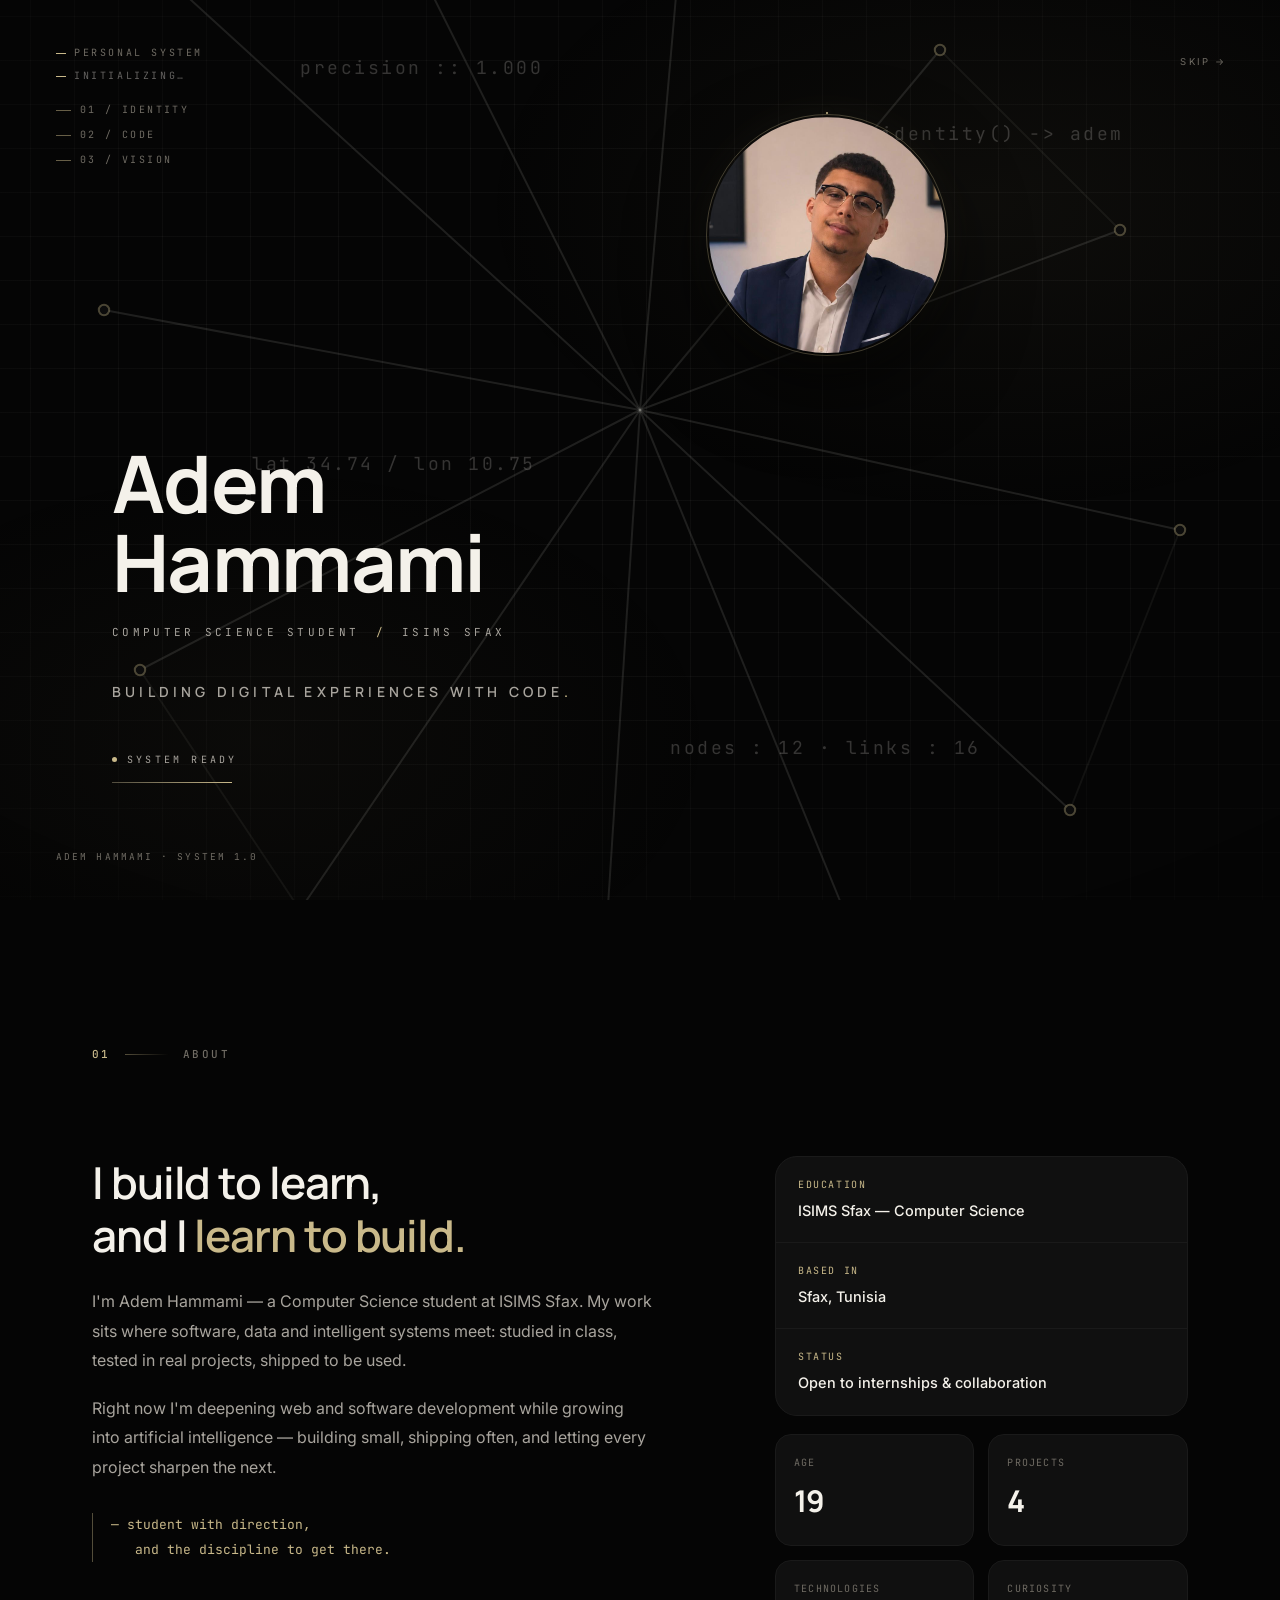
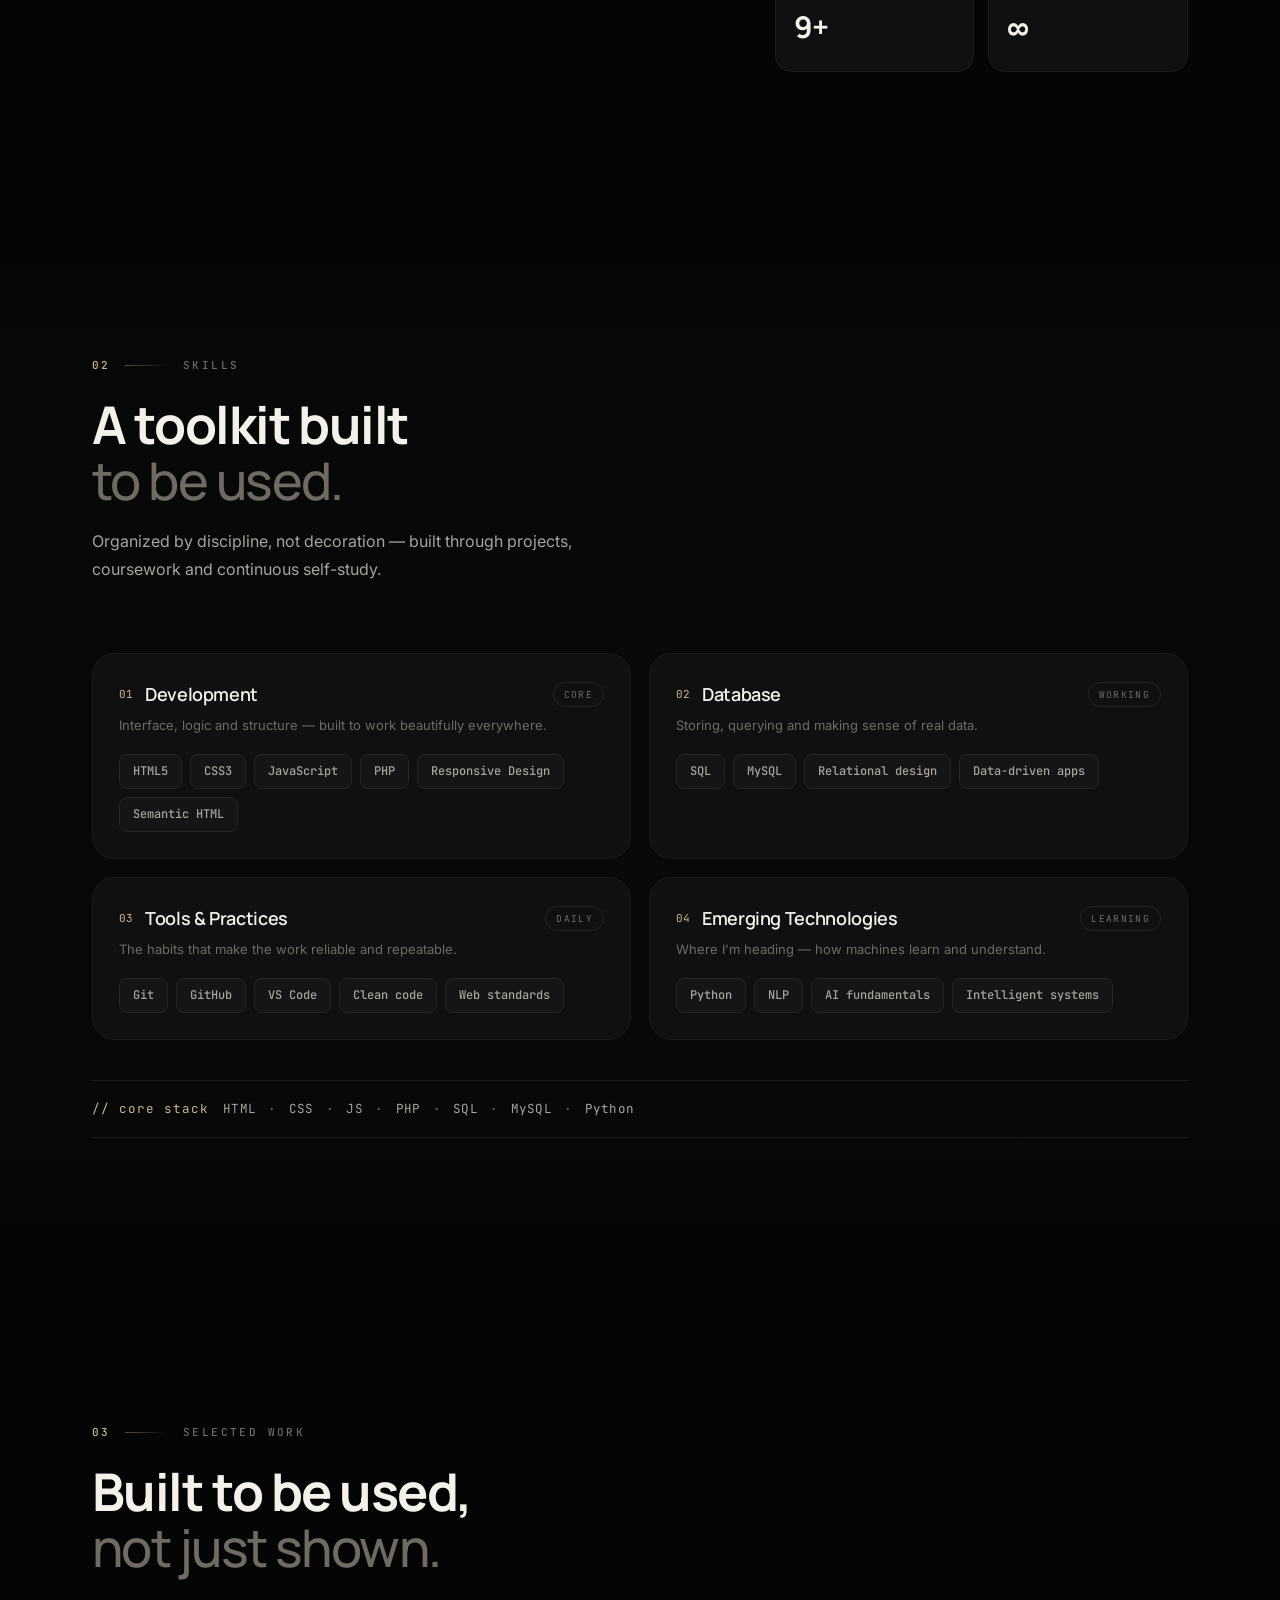
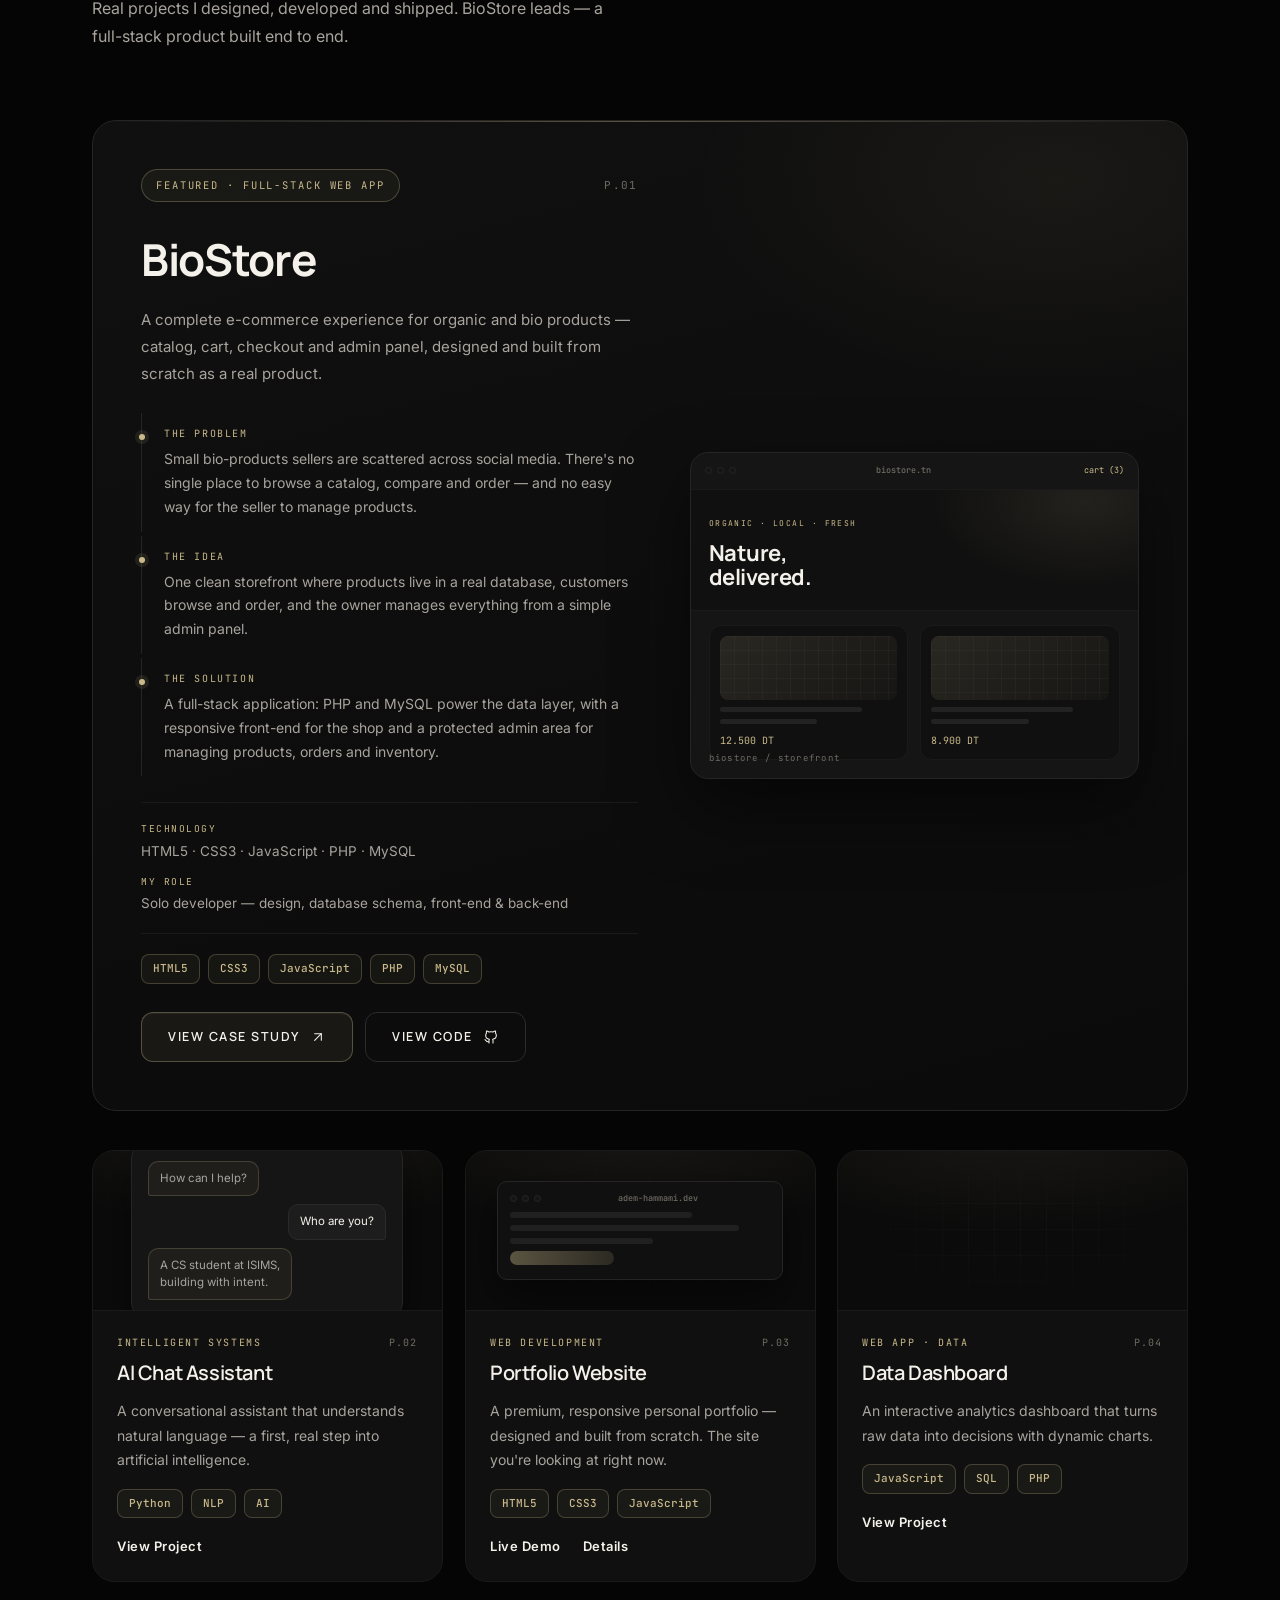
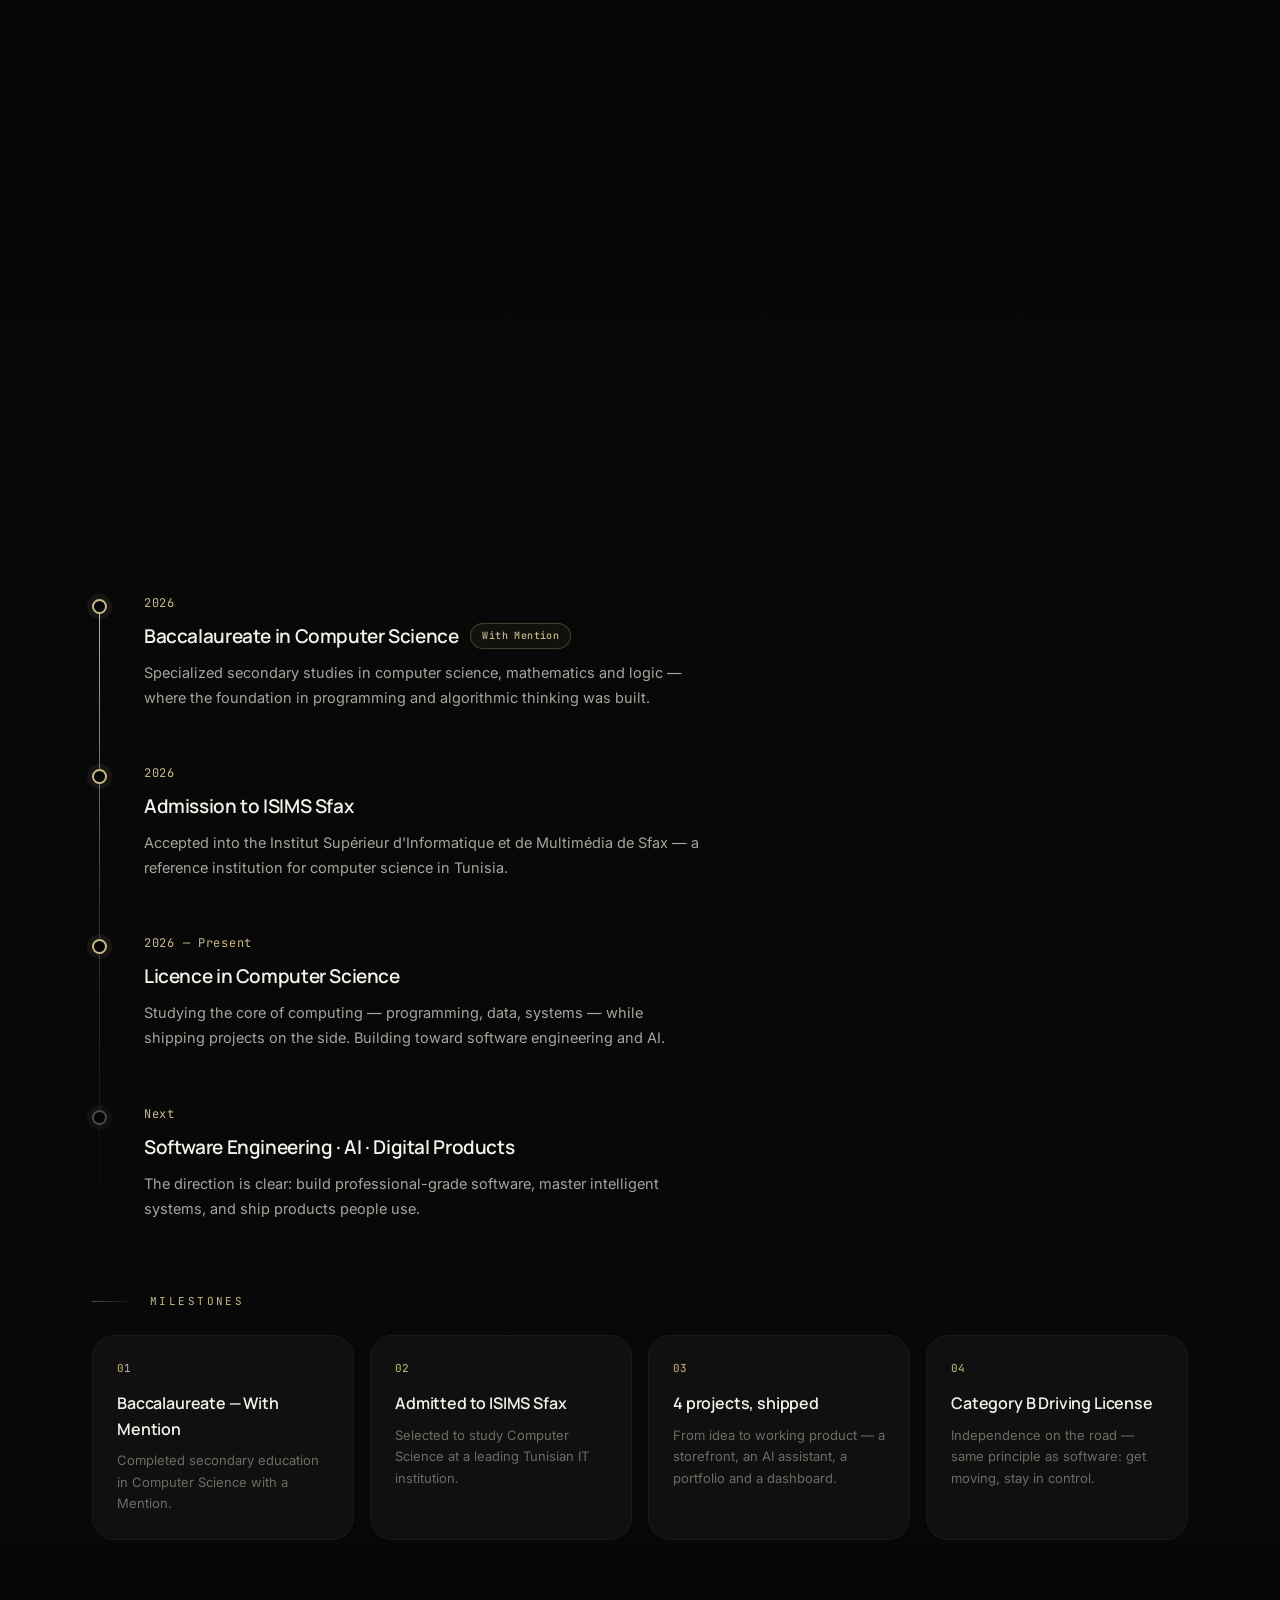
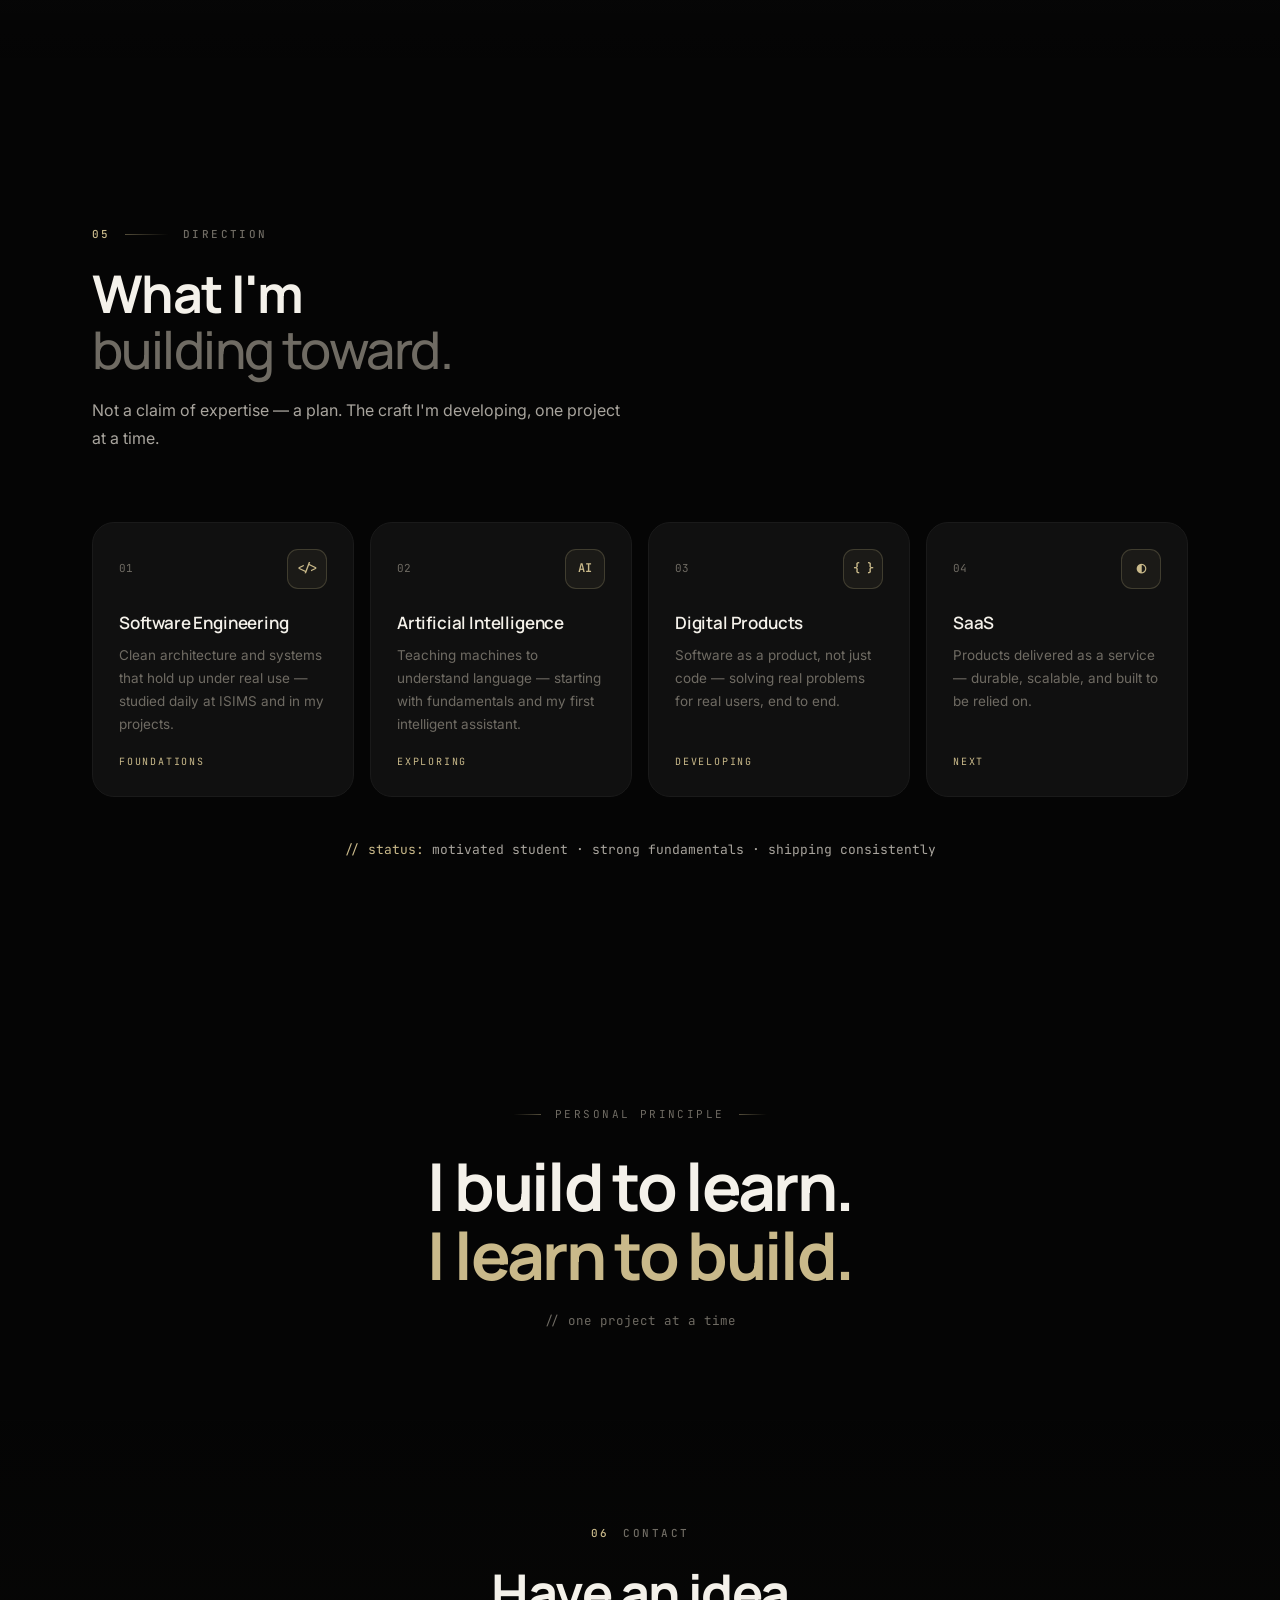
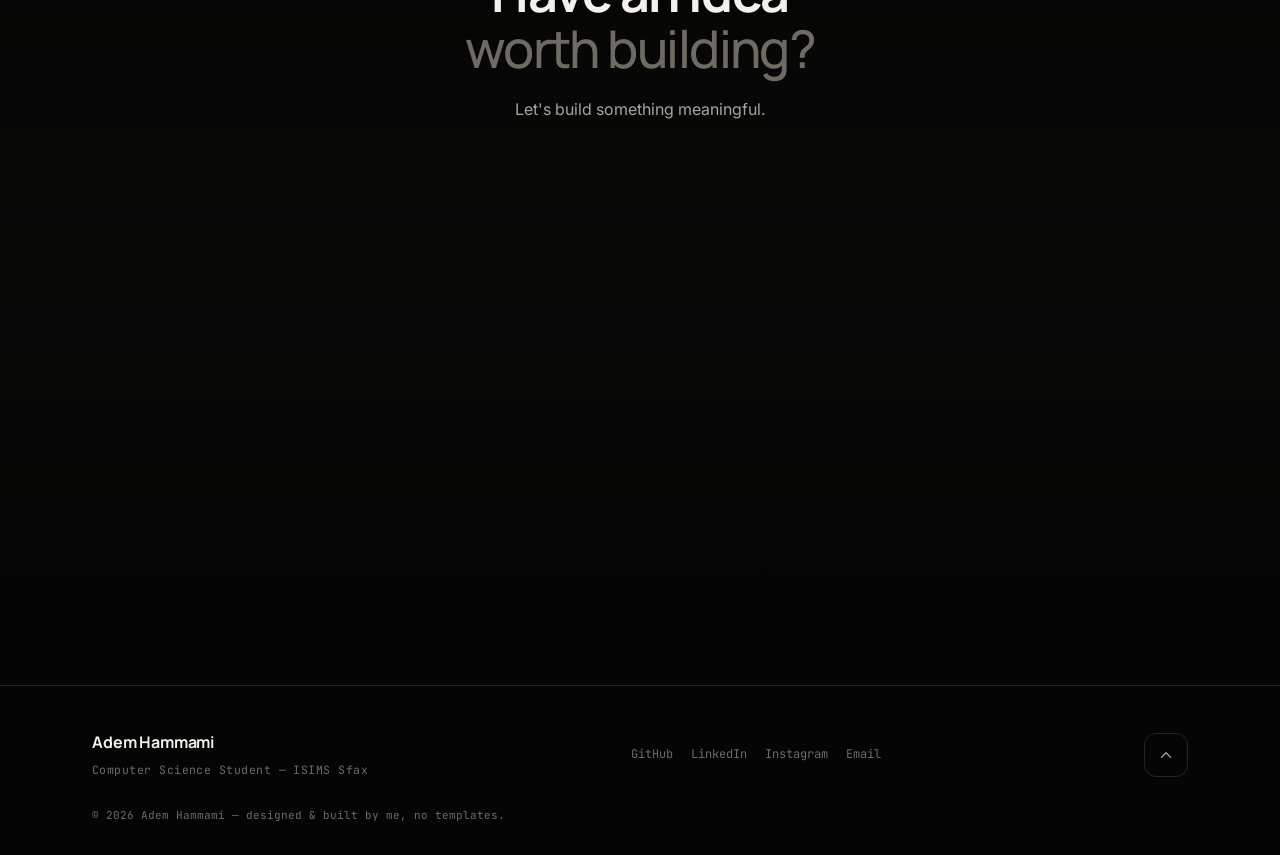
==== commit d830c2d3: "Deploy final premium portfolio (BioStore featured)" ====
--- a/index.html
+++ b/index.html
@@ -3,34 +3,41 @@
 <head>
   <meta charset="UTF-8">
   <meta name="viewport" content="width=device-width, initial-scale=1.0, viewport-fit=cover">
-  <title>Adem Hammami — Computer Science Student, ISIMS Sfax</title>
+  <title>Adem Hammami — Computer Science Student | ISIMS Sfax</title>
+
   <meta name="description" content="Adem Hammami — Computer Science student at ISIMS Sfax, Tunisia. Building digital experiences with code: software development, web applications, intelligent systems and digital products.">
-  <meta name="keywords" content="Computer Science Student, ISIMS Sfax, Software Developer, Web Development, Artificial Intelligence, Digital Products, Adem Hammami">
+  <meta name="keywords" content="Computer Science Student, ISIMS Sfax, Software Developer, Web Development, PHP, MySQL, Artificial Intelligence, Digital Products, Adem Hammami">
   <meta name="author" content="Adem Hammami">
   <meta name="robots" content="index, follow">
-  <meta name="theme-color" content="#070707">
+  <meta name="theme-color" content="#050505">
   <meta name="geo.region" content="TN">
   <meta name="geo.placename" content="Sfax">
 
   <!-- Open Graph -->
   <meta property="og:type" content="website">
-  <meta property="og:title" content="Adem Hammami — Computer Science Student, ISIMS Sfax">
-  <meta property="og:description" content="Building digital experiences with code. Software, intelligent systems and real-world digital products.">
-  <meta property="og:image" content="imj.jpeg">
+  <meta property="og:url" content="https://hammami5.github.io/MY-portfolio/">
+  <meta property="og:title" content="Adem Hammami — Computer Science Student | ISIMS Sfax">
+  <meta property="og:description" content="Building digital experiences with code. Software, intelligent systems and real digital products.">
+  <meta property="og:image" content="assets/images/photo.jpg">
+  <meta property="og:image:alt" content="Adem Hammami — Computer Science Student at ISIMS Sfax">
 
   <!-- Twitter -->
   <meta name="twitter:card" content="summary_large_image">
   <meta name="twitter:title" content="Adem Hammami — Computer Science Student">
   <meta name="twitter:description" content="Building digital experiences with code.">
-
-  <!-- Favicon (inline, no external asset) -->
-  <link rel="icon" href="data:image/svg+xml,%3Csvg xmlns='http://www.w3.org/2000/svg' viewBox='0 0 64 64'%3E%3Crect width='64' height='64' rx='14' fill='%23070707'/%3E%3Cpath d='M22 20l10 12-10 12' fill='none' stroke='%23c9b98a' stroke-width='4' stroke-linecap='round' stroke-linejoin='round'/%3E%3Cpath d='M36 44h8' fill='none' stroke='%23c9b98a' stroke-width='4' stroke-linecap='round'/%3E%3C/svg%3E">
+  <meta name="twitter:image" content="assets/images/photo.jpg">
+
+  <!-- Favicon -->
+  <link rel="icon" type="image/svg+xml" href="assets/icons/favicon.svg">
+  <link rel="apple-touch-icon" href="assets/icons/favicon.svg">
 
   <link rel="preconnect" href="https://fonts.googleapis.com">
   <link rel="preconnect" href="https://fonts.gstatic.com" crossorigin>
-  <link href="https://fonts.googleapis.com/css2?family=Manrope:wght@400;500;600;700;800&family=Inter:wght@300;400;500;600&family=JetBrains+Mono:wght@400;500;600&display=swap" rel="stylesheet">
-
-  <link rel="stylesheet" href="assets/style.css">
+  <link href="https://fonts.googleapis.com/css2?family=Manrope:wght@500;600;700;800&family=Inter:wght@300;400;500;600&family=JetBrains+Mono:wght@400;500&display=swap" rel="stylesheet">
+
+  <link rel="stylesheet" href="style.css">
+
+  <script>document.documentElement.classList.add('js');</script>
 
   <!-- Structured data -->
   <script type="application/ld+json">
@@ -40,15 +47,18 @@
     "name": "Adem Hammami",
     "jobTitle": "Computer Science Student",
     "email": "mailto:ademh9735@gmail.com",
+    "url": "https://hammami5.github.io/MY-portfolio/",
     "alumniOf": { "@type": "CollegeOrUniversity", "name": "ISIMS Sfax" },
     "address": { "@type": "PostalAddress", "addressLocality": "Sfax", "addressCountry": "TN" },
-    "knowsAbout": ["Computer Science", "Web Development", "Software Engineering", "Artificial Intelligence", "Databases", "Digital Products"]
+    "knowsAbout": ["Computer Science", "Web Development", "Software Engineering", "PHP", "MySQL", "Artificial Intelligence", "Databases", "Digital Products"]
   }
   </script>
 </head>
 <body>
 
-  <!-- Cinematic entry — extended premium CS opening -->
+  <!-- ================================================================
+       CINEMATIC INTRO — personal system
+       ================================================================ -->
   <div class="intro" id="intro" hidden aria-hidden="true">
     <div class="intro__bg" aria-hidden="true">
       <div class="intro__grid"></div>
@@ -110,12 +120,11 @@
     <span class="intro__corner mono" aria-hidden="true">Adem Hammami · System 1.0</span>
 
     <button class="intro__skip mono" id="introSkip" type="button">Skip →</button>
-    <button class="intro__enter mono" id="introEnter" type="button">Enter experience →</button>
 
     <div class="intro__inner">
       <div class="intro__photo-wrap">
         <figure class="intro__photo">
-          <img src="imj.jpeg" alt="Adem Hammami" width="788" height="849" decoding="async">
+          <img src="assets/images/photo.jpg" alt="Adem Hammami" width="788" height="849" decoding="async">
         </figure>
         <span class="intro__ring" aria-hidden="true"></span>
       </div>
@@ -148,7 +157,9 @@
   <div class="cursor-dot" aria-hidden="true"></div>
   <div class="cursor-ring" aria-hidden="true"></div>
 
-  <!-- Navigation -->
+  <!-- ================================================================
+       NAVIGATION
+       ================================================================ -->
   <nav class="nav" id="navbar" aria-label="Primary">
     <div class="container nav__inner">
       <a class="nav__brand" href="#hero" aria-label="Adem Hammami — back to top">
@@ -160,7 +171,7 @@
         <li><a href="#hero" class="nav__link" data-spy><span class="nav__idx mono">00</span>Home</a></li>
         <li><a href="#about" class="nav__link" data-spy><span class="nav__idx mono">01</span>About</a></li>
         <li><a href="#skills" class="nav__link" data-spy><span class="nav__idx mono">02</span>Skills</a></li>
-        <li><a href="#projects" class="nav__link" data-spy><span class="nav__idx mono">03</span>Work</a></li>
+        <li><a href="#projects" class="nav__link" data-spy><span class="nav__idx mono">03</span>Projects</a></li>
         <li><a href="#journey" class="nav__link" data-spy><span class="nav__idx mono">04</span>Journey</a></li>
         <li><a href="#contact" class="nav__link" data-spy><span class="nav__idx mono">05</span>Contact</a></li>
       </ul>
@@ -182,7 +193,7 @@
         <a href="#hero" class="menu__link" style="--mi:0"><span class="menu__num mono">00</span><span>Home</span></a>
         <a href="#about" class="menu__link" style="--mi:1"><span class="menu__num mono">01</span><span>About</span></a>
         <a href="#skills" class="menu__link" style="--mi:2"><span class="menu__num mono">02</span><span>Skills</span></a>
-        <a href="#projects" class="menu__link" style="--mi:3"><span class="menu__num mono">03</span><span>Work</span></a>
+        <a href="#projects" class="menu__link" style="--mi:3"><span class="menu__num mono">03</span><span>Projects</span></a>
         <a href="#journey" class="menu__link" style="--mi:4"><span class="menu__num mono">04</span><span>Journey</span></a>
         <a href="#contact" class="menu__link" style="--mi:5"><span class="menu__num mono">05</span><span>Contact</span></a>
       </nav>
@@ -199,7 +210,9 @@
 
   <main id="main">
 
-    <!-- ================= HERO ================= -->
+    <!-- ================================================================
+         HERO
+         ================================================================ -->
     <section class="hero" id="hero" aria-label="Introduction">
       <div class="container hero__grid">
 
@@ -240,7 +253,7 @@
             </div>
             <div class="hero__meta-item">
               <dt class="mono">Focus</dt>
-              <dd>Software · AI · Products</dd>
+              <dd>Software · Data · AI</dd>
             </div>
           </dl>
         </div>
@@ -249,11 +262,11 @@
           <div class="portrait-wrap" data-parallax>
             <div class="portrait-grid" aria-hidden="true"></div>
 
-            <span class="portrait__label portrait__label--tl mono" aria-hidden="true">profile.jpg</span>
+            <span class="portrait__label portrait__label--tl mono" aria-hidden="true">adem_hammami.jpg</span>
             <span class="portrait__label portrait__label--br mono" aria-hidden="true">isims_sfax · cs · <b>2026</b></span>
 
             <figure class="portrait">
-              <img src="imj.jpeg" alt="Portrait of Adem Hammami" width="788" height="849" fetchpriority="high" decoding="async">
+              <img src="assets/images/photo.jpg" alt="Portrait of Adem Hammami" width="788" height="849" fetchpriority="high" decoding="async">
               <span class="portrait__corner portrait__corner--tl" aria-hidden="true"></span>
               <span class="portrait__corner portrait__corner--br" aria-hidden="true"></span>
               <figcaption class="portrait__meta mono">
@@ -263,7 +276,7 @@
             </figure>
 
             <span class="sys-tag portrait__tag--tr mono"><i aria-hidden="true"></i>status // building</span>
-            <span class="sys-tag portrait__tag--bl mono"><i aria-hidden="true"></i>focus // ai</span>
+            <span class="sys-tag portrait__tag--bl mono"><i aria-hidden="true"></i>focus // full-stack</span>
           </div>
         </div>
 
@@ -275,7 +288,9 @@
       </div>
     </section>
 
-    <!-- ================= ABOUT ================= -->
+    <!-- ================================================================
+         ABOUT
+         ================================================================ -->
     <section class="section" id="about">
       <div class="container">
         <header class="section__head reveal">
@@ -315,11 +330,11 @@
               </div>
               <div class="stat">
                 <dt class="mono stat__label">Projects</dt>
-                <dd class="stat__value" data-count="3">0</dd>
+                <dd class="stat__value" data-count="4">4</dd>
               </div>
               <div class="stat">
                 <dt class="mono stat__label">Technologies</dt>
-                <dd class="stat__value" data-count="6" data-suffix="+">0</dd>
+                <dd class="stat__value" data-count="9" data-suffix="+">9+</dd>
               </div>
               <div class="stat">
                 <dt class="mono stat__label">Curiosity</dt>
@@ -331,11 +346,13 @@
       </div>
     </section>
 
-    <!-- ================= SKILLS ================= -->
+    <!-- ================================================================
+         SKILLS
+         ================================================================ -->
     <section class="section section--alt" id="skills">
       <div class="container">
         <header class="section__head reveal">
-          <p class="section__label mono"><span class="section__num">02</span><span class="section__rule" aria-hidden="true"></span>Expertise</p>
+          <p class="section__label mono"><span class="section__num">02</span><span class="section__rule" aria-hidden="true"></span>Skills</p>
           <h2 class="section__title">A toolkit built<br><span class="section__title-accent">to be used.</span></h2>
           <p class="section__desc">Organized by discipline, not decoration — built through projects, coursework and continuous self-study.</p>
         </header>
@@ -361,12 +378,13 @@
           <article class="skill-group reveal" data-delay="80">
             <header class="skill-group__head">
               <span class="skill-group__num mono">02</span>
-              <h3 class="skill-group__title">Data</h3>
+              <h3 class="skill-group__title">Database</h3>
               <span class="skill-group__tag mono">working</span>
             </header>
             <p class="skill-group__desc">Storing, querying and making sense of real data.</p>
             <ul class="skill-group__list">
               <li class="skill-chip mono">SQL</li>
+              <li class="skill-chip mono">MySQL</li>
               <li class="skill-chip mono">Relational design</li>
               <li class="skill-chip mono">Data-driven apps</li>
             </ul>
@@ -380,10 +398,11 @@
             </header>
             <p class="skill-group__desc">The habits that make the work reliable and repeatable.</p>
             <ul class="skill-group__list">
-              <li class="skill-chip mono">Git &amp; GitHub</li>
+              <li class="skill-chip mono">Git</li>
+              <li class="skill-chip mono">GitHub</li>
+              <li class="skill-chip mono">VS Code</li>
               <li class="skill-chip mono">Clean code</li>
               <li class="skill-chip mono">Web standards</li>
-              <li class="skill-chip mono">Self-learning</li>
             </ul>
           </article>
 
@@ -397,89 +416,137 @@
             <ul class="skill-group__list">
               <li class="skill-chip mono">Python</li>
               <li class="skill-chip mono">NLP</li>
+              <li class="skill-chip mono">AI fundamentals</li>
               <li class="skill-chip mono">Intelligent systems</li>
-              <li class="skill-chip mono">AI fundamentals</li>
             </ul>
           </article>
         </div>
 
         <p class="stack-strip mono reveal">
           <span class="stack-strip__label">// core stack</span>
-          <span class="stack-strip__items">HTML <span class="stack-strip__sep" aria-hidden="true">·</span> CSS <span class="stack-strip__sep" aria-hidden="true">·</span> JS <span class="stack-strip__sep" aria-hidden="true">·</span> PHP <span class="stack-strip__sep" aria-hidden="true">·</span> SQL <span class="stack-strip__sep" aria-hidden="true">·</span> Python</span>
+          <span class="stack-strip__items">HTML <span class="stack-strip__sep" aria-hidden="true">·</span> CSS <span class="stack-strip__sep" aria-hidden="true">·</span> JS <span class="stack-strip__sep" aria-hidden="true">·</span> PHP <span class="stack-strip__sep" aria-hidden="true">·</span> SQL <span class="stack-strip__sep" aria-hidden="true">·</span> MySQL <span class="stack-strip__sep" aria-hidden="true">·</span> Python</span>
         </p>
       </div>
     </section>
 
-    <!-- ================= FEATURED ================= -->
-    <section class="section" id="featured">
+    <!-- ================================================================
+         FEATURED PROJECT — BIOSTORE
+         ================================================================ -->
+    <section class="section" id="projects">
       <div class="container">
         <header class="section__head reveal">
-          <p class="section__label mono"><span class="section__num">03</span><span class="section__rule" aria-hidden="true"></span>Case Study</p>
-          <h2 class="section__title">One idea,<br><span class="section__title-accent">built from zero.</span></h2>
-          <p class="section__desc">The full story of my strongest project so far — from problem to working product.</p>
+          <p class="section__label mono"><span class="section__num">03</span><span class="section__rule" aria-hidden="true"></span>Selected Work</p>
+          <h2 class="section__title">Built to be used,<br><span class="section__title-accent">not just shown.</span></h2>
+          <p class="section__desc">Real projects I designed, developed and shipped. BioStore leads — a full-stack product built end to end.</p>
         </header>
 
-        <article class="featured reveal" id="ai-chat">
+        <article class="featured reveal" id="featured">
           <div class="featured__info">
-            <span class="featured__badge mono">Intelligent Systems</span>
-            <h3 class="featured__title">AI Chat Assistant</h3>
-            <p class="featured__desc">An intelligent conversational assistant powered by machine learning — built to explore how machines understand natural language and respond with meaning.</p>
+            <div class="featured__top">
+              <span class="featured__badge mono">Featured · Full-Stack Web App</span>
+              <span class="featured__num mono">P.01</span>
+            </div>
+            <h3 class="featured__title">BioStore</h3>
+            <p class="featured__desc">A complete e-commerce experience for organic and bio products — catalog, cart, checkout and admin panel, designed and built from scratch as a real product.</p>
 
             <div class="story" role="list">
               <div class="story__step" role="listitem">
                 <p class="mono story__label">The Problem</p>
-                <p class="story__text">Most interfaces only respond to rigid, keyword-perfect input. Ask a question the way people actually talk — and they break.</p>
+                <p class="story__text">Small bio-products sellers are scattered across social media. There's no single place to browse a catalog, compare and order — and no easy way for the seller to manage products.</p>
+              </div>
+              <div class="story__step" role="listitem">
+                <p class="mono story__label">The Idea</p>
+                <p class="story__text">One clean storefront where products live in a real database, customers browse and order, and the owner manages everything from a simple admin panel.</p>
               </div>
               <div class="story__step" role="listitem">
                 <p class="mono story__label">The Solution</p>
-                <p class="story__text">A machine-learning powered system that parses intent and returns relevant, natural responses in real time.</p>
-              </div>
-              <div class="story__step" role="listitem">
-                <p class="mono story__label">The Result</p>
-                <p class="story__text">A working intelligent assistant — and a first, real step into artificial intelligence.</p>
-              </div>
-            </div>
+                <p class="story__text">A full-stack application: PHP and MySQL power the data layer, with a responsive front-end for the shop and a protected admin area for managing products, orders and inventory.</p>
+              </div>
+            </div>
+
+            <dl class="featured__facts">
+              <div class="featured__fact">
+                <dt class="mono">Technology</dt>
+                <dd>HTML5 · CSS3 · JavaScript · PHP · MySQL</dd>
+              </div>
+              <div class="featured__fact">
+                <dt class="mono">My Role</dt>
+                <dd>Solo developer — design, database schema, front-end &amp; back-end</dd>
+              </div>
+            </dl>
 
             <ul class="project-tags" aria-label="Technologies used">
-              <li>Python</li><li>NLP</li><li>AI</li>
+              <li>HTML5</li><li>CSS3</li><li>JavaScript</li><li>PHP</li><li>MySQL</li>
             </ul>
 
             <div class="featured__actions">
-              <button type="button" class="btn btn--primary magnetic" data-project="ai-chat" aria-haspopup="dialog">
+              <button type="button" class="btn btn--primary magnetic" data-project="biostore" aria-haspopup="dialog">
                 View Case Study
                 <svg viewBox="0 0 24 24" fill="none" stroke="currentColor" stroke-width="1.6" stroke-linecap="round" stroke-linejoin="round" aria-hidden="true"><path d="M7 17 17 7"/><path d="M7 7h10v10"/></svg>
               </button>
+              <a href="https://github.com/ademhammami" target="_blank" rel="noopener" class="btn btn--ghost magnetic">
+                View Code
+                <svg viewBox="0 0 24 24" fill="none" stroke="currentColor" stroke-width="1.6" stroke-linecap="round" stroke-linejoin="round" aria-hidden="true"><path d="M9 19c-4.3 1.4-4.3-2.5-6-3m12 5v-3.5c0-1 .1-1.4-.5-2 2.8-.3 5.5-1.4 5.5-6a4.6 4.6 0 0 0-1.3-3.2 4.2 4.2 0 0 0-.1-3.2s-1.1-.3-3.5 1.3a12.3 12.3 0 0 0-6.2 0C6.5 2.8 5.4 3.1 5.4 3.1a4.2 4.2 0 0 0-.1 3.2A4.6 4.6 0 0 0 4 9.5c0 4.6 2.7 5.7 5.5 6-.6.6-.6 1.2-.5 2V21"/></svg>
+              </a>
             </div>
           </div>
 
           <div class="featured__visual">
-            <div class="chat-mock" aria-hidden="true">
-              <span class="chat-mock__label mono">conversation.log</span>
-              <div class="chat-mock__msg chat-mock__msg--user">What can you build?</div>
-              <div class="chat-mock__msg chat-mock__msg--ai">
-                <span class="chat-mock__type"><i></i><i></i><i></i></span>
-                <span>Digital experiences — software, products,<br>and intelligent systems.</span>
-              </div>
-              <div class="chat-mock__msg chat-mock__msg--user">Who are you?</div>
-              <div class="chat-mock__msg chat-mock__msg--ai">A CS student at ISIMS Sfax,<br>building with intent.</div>
-              <span class="chat-mock__cursor" aria-hidden="true"></span>
+            <div class="store-mock" aria-hidden="true">
+              <div class="store-mock__bar">
+                <i></i><i></i><i></i>
+                <b>biostore.tn</b>
+                <span class="store-mock__cart">cart (3)</span>
+              </div>
+              <div class="store-mock__hero">
+                <span class="store-mock__eyebrow mono">organic · local · fresh</span>
+                <span class="store-mock__title">Nature,<br>delivered.</span>
+              </div>
+              <div class="store-mock__grid">
+                <div class="store-mock__card">
+                  <span class="store-mock__img"></span>
+                  <span class="store-mock__line store-mock__line--1"></span>
+                  <span class="store-mock__line store-mock__line--2"></span>
+                  <span class="store-mock__price">12.500 DT</span>
+                </div>
+                <div class="store-mock__card">
+                  <span class="store-mock__img"></span>
+                  <span class="store-mock__line store-mock__line--1"></span>
+                  <span class="store-mock__line store-mock__line--2"></span>
+                  <span class="store-mock__price">8.900 DT</span>
+                </div>
+              </div>
+              <span class="store-mock__label mono">biostore / storefront</span>
             </div>
           </div>
         </article>
-      </div>
-    </section>
-
-    <!-- ================= PROJECTS ================= -->
-    <section class="section section--alt" id="projects">
-      <div class="container">
-        <header class="section__head reveal">
-          <p class="section__label mono"><span class="section__num">04</span><span class="section__rule" aria-hidden="true"></span>Selected Work</p>
-          <h2 class="section__title">Built to be used,<br><span class="section__title-accent">not just shown.</span></h2>
-          <p class="section__desc">Real projects I designed, developed and shipped. Tap any card for the full story.</p>
-        </header>
 
         <div class="projects">
-          <article class="project-card project-card--wide reveal" data-project="portfolio">
+          <article class="project-card reveal" data-project="ai-chat">
+            <div class="project-card__visual">
+              <div class="chat-visual" aria-hidden="true">
+                <span class="chat-visual__msg chat-visual__msg--ai">How can I help?</span>
+                <span class="chat-visual__msg chat-visual__msg--user">Who are you?</span>
+                <span class="chat-visual__msg chat-visual__msg--ai">A CS student at ISIMS,<br>building with intent.</span>
+              </div>
+            </div>
+            <div class="project-card__body">
+              <div class="project-card__top">
+                <span class="project-card__cat mono">Intelligent Systems</span>
+                <span class="project-card__num mono">P.02</span>
+                <h3 class="project-card__title">AI Chat Assistant</h3>
+              </div>
+              <p class="project-card__desc">A conversational assistant that understands natural language — a first, real step into artificial intelligence.</p>
+              <ul class="project-tags" aria-label="Technologies used">
+                <li>Python</li><li>NLP</li><li>AI</li>
+              </ul>
+              <div class="project-card__actions">
+                <button type="button" class="project-link" data-project="ai-chat">View Project</button>
+              </div>
+            </div>
+          </article>
+
+          <article class="project-card reveal" data-delay="100" data-project="portfolio">
             <div class="project-card__visual">
               <div class="browser-mock" aria-hidden="true">
                 <span class="browser-mock__bar"><i></i><i></i><i></i><b>adem-hammami.dev</b></span>
@@ -492,6 +559,7 @@
             <div class="project-card__body">
               <div class="project-card__top">
                 <span class="project-card__cat mono">Web Development</span>
+                <span class="project-card__num mono">P.03</span>
                 <h3 class="project-card__title">Portfolio Website</h3>
               </div>
               <p class="project-card__desc">A premium, responsive personal portfolio — designed and built from scratch. The site you're looking at right now.</p>
@@ -505,7 +573,7 @@
             </div>
           </article>
 
-          <article class="project-card reveal" data-delay="120" data-project="dashboard">
+          <article class="project-card reveal" data-delay="160" data-project="dashboard">
             <div class="project-card__visual">
               <div class="bars" aria-hidden="true">
                 <i style="--h:42%"></i><i style="--h:68%"></i><i style="--h:35%"></i>
@@ -515,14 +583,15 @@
             <div class="project-card__body">
               <div class="project-card__top">
                 <span class="project-card__cat mono">Web App · Data</span>
+                <span class="project-card__num mono">P.04</span>
                 <h3 class="project-card__title">Data Dashboard</h3>
               </div>
-              <p class="project-card__desc">An interactive analytics dashboard that visualizes datasets with dynamic charts and near real-time updates.</p>
+              <p class="project-card__desc">An interactive analytics dashboard that turns raw data into decisions with dynamic charts.</p>
               <ul class="project-tags" aria-label="Technologies used">
                 <li>JavaScript</li><li>SQL</li><li>PHP</li>
               </ul>
               <div class="project-card__actions">
-                <button type="button" class="project-link" data-project="dashboard">Details</button>
+                <button type="button" class="project-link" data-project="dashboard">View Project</button>
               </div>
             </div>
           </article>
@@ -534,11 +603,13 @@
       </div>
     </section>
 
-    <!-- ================= JOURNEY ================= -->
-    <section class="section" id="journey">
+    <!-- ================================================================
+         JOURNEY
+         ================================================================ -->
+    <section class="section section--alt" id="journey">
       <div class="container">
         <header class="section__head reveal">
-          <p class="section__label mono"><span class="section__num">05</span><span class="section__rule" aria-hidden="true"></span>Journey</p>
+          <p class="section__label mono"><span class="section__num">04</span><span class="section__rule" aria-hidden="true"></span>Journey</p>
           <h2 class="section__title">A path built<br><span class="section__title-accent">step by step.</span></h2>
           <p class="section__desc">Not a CV — a professional journey. Every step sharpens the next.</p>
         </header>
@@ -573,7 +644,6 @@
           </li>
         </ol>
 
-        <!-- Milestones -->
         <div class="milestones reveal">
           <p class="milestones__label mono"><span class="milestones__rule" aria-hidden="true"></span>Milestones</p>
           <ul class="achievements">
@@ -589,8 +659,8 @@
             </li>
             <li class="achievement" data-delay="160">
               <span class="achievement__num mono">03</span>
-              <h3 class="achievement__title">3 projects, shipped</h3>
-              <p class="achievement__desc">From idea to working product — an AI assistant, a portfolio, and a data dashboard.</p>
+              <h3 class="achievement__title">4 projects, shipped</h3>
+              <p class="achievement__desc">From idea to working product — a storefront, an AI assistant, a portfolio and a dashboard.</p>
             </li>
             <li class="achievement" data-delay="240">
               <span class="achievement__num mono">04</span>
@@ -602,11 +672,13 @@
       </div>
     </section>
 
-    <!-- ================= DIRECTION ================= -->
-    <section class="section section--alt" id="direction">
+    <!-- ================================================================
+         DIRECTION
+         ================================================================ -->
+    <section class="section" id="direction">
       <div class="container">
         <header class="section__head reveal">
-          <p class="section__label mono"><span class="section__num">06</span><span class="section__rule" aria-hidden="true"></span>Direction</p>
+          <p class="section__label mono"><span class="section__num">05</span><span class="section__rule" aria-hidden="true"></span>Direction</p>
           <h2 class="section__title">What I'm<br><span class="section__title-accent">building toward.</span></h2>
           <p class="section__desc">Not a claim of expertise — a plan. The craft I'm developing, one project at a time.</p>
         </header>
@@ -659,31 +731,34 @@
       </div>
     </section>
 
-    <!-- ================= BRAND STATEMENT ================= -->
-    <section class="statement" aria-label="Personal brand">
+    <!-- ================================================================
+         PERSONAL PRINCIPLE
+         ================================================================ -->
+    <section class="statement" aria-label="Personal principle">
       <div class="container">
-        <p class="statement__label mono reveal">Personal brand</p>
+        <p class="statement__label mono reveal">Personal principle</p>
         <h2 class="statement__title reveal">
-          <span class="st-1">Learn.</span>
-          <span class="st-2">Build.</span>
-          <span class="st-3">Evolve.</span>
+          <span class="st-1">I build to learn.</span>
+          <span class="st-2">I learn to build.</span>
         </h2>
         <p class="statement__note mono reveal">// one project at a time</p>
       </div>
     </section>
 
-    <!-- ================= CONTACT ================= -->
+    <!-- ================================================================
+         CONTACT
+         ================================================================ -->
     <section class="section section--contact" id="contact">
       <div class="container">
         <header class="section__head section__head--center reveal">
-          <p class="section__label mono section__label--center"><span class="section__num">07</span><span class="section__rule" aria-hidden="true"></span>Contact</p>
+          <p class="section__label mono section__label--center"><span class="section__num">06</span><span class="section__rule" aria-hidden="true"></span>Contact</p>
           <h2 class="section__title">Have an idea<br><span class="section__title-accent">worth building?</span></h2>
           <p class="section__desc section__desc--center">Let's build something meaningful.</p>
         </header>
 
         <div class="contact__cta-row reveal">
           <a href="mailto:ademh9735@gmail.com" class="btn btn--primary magnetic">
-            Contact Me
+            Start a Conversation
             <svg viewBox="0 0 24 24" fill="none" stroke="currentColor" stroke-width="1.6" stroke-linecap="round" stroke-linejoin="round" aria-hidden="true"><rect x="2" y="4" width="20" height="16" rx="2"/><path d="m22 7-8.97 5.7a1.94 1.94 0 0 1-2.06 0L2 7"/></svg>
           </a>
           <a href="https://wa.me/21620470144" target="_blank" rel="noopener" class="btn btn--ghost magnetic">
@@ -692,57 +767,35 @@
           </a>
         </div>
 
-        <div class="contact">
-          <form class="contact__form reveal" id="contactForm" novalidate>
-            <div class="field">
-              <label for="cf-name" class="mono">Name</label>
-              <input type="text" id="cf-name" name="name" placeholder="Your name" autocomplete="name" required>
-            </div>
-            <div class="field">
-              <label for="cf-email" class="mono">Email</label>
-              <input type="email" id="cf-email" name="email" placeholder="you@example.com" autocomplete="email" required>
-            </div>
-            <div class="field">
-              <label for="cf-message" class="mono">Message</label>
-              <textarea id="cf-message" name="message" rows="5" placeholder="Tell me about your idea…" required></textarea>
-            </div>
-            <button type="submit" class="btn btn--primary magnetic">
-              Send Message
-              <svg viewBox="0 0 24 24" fill="none" stroke="currentColor" stroke-width="1.6" stroke-linecap="round" stroke-linejoin="round" aria-hidden="true"><path d="M22 2 11 13"/><path d="M22 2 15 22l-4-9-9-4Z"/></svg>
-            </button>
-            <p class="contact__form-note mono" id="formNote" role="status" aria-live="polite"></p>
-          </form>
-
-          <div class="contact__channels reveal" data-delay="120">
-            <a href="mailto:ademh9735@gmail.com" class="channel magnetic">
-              <span class="channel__label mono">Email</span>
-              <span class="channel__value">ademh9735@gmail.com</span>
-              <span class="channel__arrow mono" aria-hidden="true">↗</span>
-            </a>
-            <a href="https://github.com/ademhammami" target="_blank" rel="noopener" class="channel magnetic">
-              <span class="channel__label mono">GitHub</span>
-              <span class="channel__value">github.com/ademhammami</span>
-              <span class="channel__arrow mono" aria-hidden="true">↗</span>
-            </a>
-            <a href="https://www.linkedin.com/in/ademhammami" target="_blank" rel="noopener" class="channel magnetic">
-              <span class="channel__label mono">LinkedIn</span>
-              <span class="channel__value">linkedin.com/in/ademhammami</span>
-              <span class="channel__arrow mono" aria-hidden="true">↗</span>
-            </a>
-            <a href="https://instagram.com/adem.hammami" target="_blank" rel="noopener" class="channel magnetic">
-              <span class="channel__label mono">Instagram</span>
-              <span class="channel__value">@adem.hammami</span>
-              <span class="channel__arrow mono" aria-hidden="true">↗</span>
-            </a>
-            <a href="tel:+21620470144" class="channel magnetic">
-              <span class="channel__label mono">Phone</span>
-              <span class="channel__value">+216 20 470 144</span>
-              <span class="channel__arrow mono" aria-hidden="true">↗</span>
-            </a>
-            <div class="channel channel--static">
-              <span class="channel__label mono">Location</span>
-              <span class="channel__value">Sfax, Tunisia · UTC+1</span>
-            </div>
+        <div class="contact__channels reveal">
+          <a href="mailto:ademh9735@gmail.com" class="channel magnetic">
+            <span class="channel__label mono">Email</span>
+            <span class="channel__value">ademh9735@gmail.com</span>
+            <span class="channel__arrow mono" aria-hidden="true">↗</span>
+          </a>
+          <a href="https://github.com/ademhammami" target="_blank" rel="noopener" class="channel magnetic">
+            <span class="channel__label mono">GitHub</span>
+            <span class="channel__value">github.com/ademhammami</span>
+            <span class="channel__arrow mono" aria-hidden="true">↗</span>
+          </a>
+          <a href="https://www.linkedin.com/in/ademhammami" target="_blank" rel="noopener" class="channel magnetic">
+            <span class="channel__label mono">LinkedIn</span>
+            <span class="channel__value">linkedin.com/in/ademhammami</span>
+            <span class="channel__arrow mono" aria-hidden="true">↗</span>
+          </a>
+          <a href="https://instagram.com/adem.hammami" target="_blank" rel="noopener" class="channel magnetic">
+            <span class="channel__label mono">Instagram</span>
+            <span class="channel__value">@adem.hammami</span>
+            <span class="channel__arrow mono" aria-hidden="true">↗</span>
+          </a>
+          <a href="tel:+21620470144" class="channel magnetic">
+            <span class="channel__label mono">Phone</span>
+            <span class="channel__value">+216 20 470 144</span>
+            <span class="channel__arrow mono" aria-hidden="true">↗</span>
+          </a>
+          <div class="channel channel--static">
+            <span class="channel__label mono">Location</span>
+            <span class="channel__value">Sfax, Tunisia · UTC+1</span>
           </div>
         </div>
       </div>
@@ -767,7 +820,7 @@
       </a>
     </div>
     <div class="container">
-      <p class="footer__copy mono">© 2026 Adem Hammami — designed &amp; built by me, no templates.</p>
+      <p class="footer__copy mono">© <span id="year">2026</span> Adem Hammami — designed &amp; built by me, no templates.</p>
     </div>
   </footer>
 
@@ -806,6 +859,6 @@
     </div>
   </div>
 
-  <script src="assets/main.js"></script>
+  <script src="script.js"></script>
 </body>
 </html>
--- a/style.css
+++ b/style.css
@@ -0,0 +1,1551 @@
+/* ==========================================================================
+   Adem Hammami — Portfolio
+   Luxury tech aesthetic.
+   Obsidian black + ivory type + charcoal surfaces + subtle champagne detail.
+   No purple. No electric blue. Champagne used with restraint.
+   Mobile-first — this site lives in an Instagram bio.
+   ========================================================================== */
+
+:root {
+  /* Surfaces */
+  --bg:        #050505;
+  --bg-soft:   #0b0b0b;
+  --surface:   #101010;
+  --surface-2: #151515;
+  --line:      #252525;
+  --line-soft: #1a1a1a;
+
+  /* Type — ivory family */
+  --text:      #f4f1ea;
+  --text-2:    #a8a49d;
+  --text-3:    #6f6b63;
+
+  /* Accents */
+  --ch:        #c9b98a;
+  --ch-soft:   #d9cba8;
+  --ch-dim:    rgba(201,185,138,0.4);
+  --ch-faint:  rgba(201,185,138,0.1);
+
+  /* Fonts */
+  --font-display: 'Manrope', ui-sans-serif, system-ui, sans-serif;
+  --font-body:    'Inter', ui-sans-serif, system-ui, sans-serif;
+  --font-mono:    'JetBrains Mono', ui-monospace, SFMono-Regular, monospace;
+
+  /* Shape & motion */
+  --r-sm: 10px;
+  --r-md: 16px;
+  --r-lg: 22px;
+  --ease: cubic-bezier(0.16, 1, 0.3, 1);
+
+  /* Layout */
+  --container: 1160px;
+  --nav-h: 72px;
+  --gutter: 20px;
+}
+
+/* ---------- Reset ---------- */
+*, *::before, *::after { margin: 0; padding: 0; box-sizing: border-box; }
+
+html {
+  scroll-behavior: smooth;
+  scroll-padding-top: calc(var(--nav-h) + 14px);
+  -webkit-text-size-adjust: 100%;
+}
+
+body {
+  font-family: var(--font-body);
+  background: var(--bg);
+  color: var(--text);
+  line-height: 1.6;
+  font-size: 16px;
+  overflow-x: hidden;
+  -webkit-font-smoothing: antialiased;
+  -moz-osx-font-smoothing: grayscale;
+}
+
+img { display: block; max-width: 100%; height: auto; }
+a { color: inherit; text-decoration: none; }
+ul, ol { list-style: none; }
+button { font: inherit; background: none; border: none; cursor: pointer; color: inherit; }
+
+::selection { background: var(--ch); color: #0a0a08; }
+
+:focus-visible {
+  outline: 2px solid var(--ch);
+  outline-offset: 3px;
+  border-radius: 4px;
+}
+
+.mono { font-family: var(--font-mono); }
+
+/* Scrollbar — quiet, premium */
+::-webkit-scrollbar { width: 10px; }
+::-webkit-scrollbar-track { background: var(--bg); }
+::-webkit-scrollbar-thumb { background: #232323; border-radius: 6px; border: 2px solid var(--bg); }
+::-webkit-scrollbar-thumb:hover { background: #333; }
+
+.skip-link {
+  position: fixed; top: -100px; left: 16px;
+  z-index: 300;
+  padding: 12px 20px;
+  background: var(--ch); color: #0a0a08;
+  font-weight: 600; border-radius: var(--r-sm);
+  transition: top 0.3s var(--ease);
+}
+.skip-link:focus { top: 16px; }
+
+/* ==========================================================================
+   Cinematic entry — premium CS opening (~8s)
+   ========================================================================== */
+.intro {
+  /* phase delays */
+  --t-bg: 0.15s;
+  --t-amb: 0.30s;
+  --t-sys: 0.50s;
+  --t-sys2: 0.70s;
+  --t-man1: 1.00s;
+  --t-man2: 1.30s;
+  --t-man3: 1.60s;
+  --t-net: 1.10s;
+  --t-nodes: 1.35s;
+  --t-code: 1.60s;
+  --t-photo: 2.30s;
+  --t-ring: 2.70s;
+  --t-name: 3.90s;
+  --t-role: 4.40s;
+  --t-statement: 5.10s;
+  --t-status: 6.30s;
+  --t-state: 1.60s;
+  --t-skip: 0.80s;
+  /* durations */
+  --d-bg: 2.6s;
+  --d-amb: 3.0s;
+  --d-sys: 0.6s;
+  --d-net: 1.5s;
+  --d-nodes: 0.8s;
+  --d-code: 0.9s;
+  --d-photo: 1.5s;
+  --d-ring: 1.1s;
+  --d-name: 1.0s;
+  --d-role: 0.9s;
+  --d-statement: 1.2s;
+  --d-status: 0.8s;
+  --d-boot: 0.65s;
+  position: fixed; inset: 0; z-index: 400;
+  display: flex; align-items: center; justify-content: center;
+  background: #050505;
+  opacity: 1;
+  overflow: hidden;
+  transition: opacity 0.7s ease, visibility 0s 0.7s;
+}
+.intro[hidden] { display: none; }
+.intro.is-leaving { opacity: 0; visibility: hidden; }
+body.intro-active { overflow: hidden; }
+.intro::after {
+  content: ''; position: absolute; inset: 0; z-index: 5; pointer-events: none;
+  background: radial-gradient(ellipse 140% 120% at 50% 40%, transparent 55%, rgba(0,0,0,0.45));
+}
+
+/* Ambient background — coordinate grid + slow drift */
+.intro__bg {
+  position: absolute; inset: 0; z-index: 0;
+  opacity: 0;
+  transition: opacity var(--d-bg) ease var(--t-bg);
+}
+.intro.is-play .intro__bg { opacity: 1; }
+.intro.is-transition .intro__bg { opacity: 0; transition: opacity 0.9s ease; }
+.intro__grid {
+  position: absolute; inset: -8%;
+  background-image:
+    linear-gradient(rgba(244,241,234,0.04) 1px, transparent 1px),
+    linear-gradient(90deg, rgba(244,241,234,0.04) 1px, transparent 1px);
+  background-size: 44px 44px;
+  -webkit-mask-image: radial-gradient(ellipse 120% 100% at 50% 45%, #000 25%, transparent 78%);
+          mask-image: radial-gradient(ellipse 120% 100% at 50% 45%, #000 25%, transparent 78%);
+  animation: grid-drift 26s ease-in-out infinite alternate;
+}
+@keyframes grid-drift { from { transform: translate3d(0, 0, 0); } to { transform: translate3d(-16px, 12px, 0); } }
+.intro__ambient {
+  position: absolute; inset: -12%; z-index: 0;
+  background:
+    radial-gradient(ellipse 46% 40% at 72% 28%, rgba(201,185,138,0.05), transparent 70%),
+    radial-gradient(ellipse 42% 36% at 26% 76%, rgba(201,185,138,0.035), transparent 70%);
+  opacity: 0;
+  transition: opacity var(--d-amb) ease var(--t-amb);
+  animation: ambient-drift 22s ease-in-out infinite alternate;
+  will-change: transform;
+}
+.intro.is-play .intro__ambient { opacity: 1; }
+.intro.is-transition .intro__ambient { opacity: 0; transition: opacity 0.9s ease; }
+@keyframes ambient-drift { from { transform: translate3d(0, 0, 0) scale(1); } to { transform: translate3d(-22px, 16px, 0) scale(1.05); } }
+
+/* Computational structure */
+.intro__net { position: absolute; inset: 0; width: 100%; height: 100%; z-index: 1; }
+.net-link {
+  stroke: rgba(244,241,234,0.11); stroke-width: 1;
+  stroke-dasharray: 1; stroke-dashoffset: 1;
+  transition: stroke-dashoffset var(--d-net) cubic-bezier(0.4, 0, 0.2, 1) var(--t-net);
+}
+.net-link--dim { stroke: rgba(244,241,234,0.055); }
+.intro.is-play .net-link { stroke-dashoffset: 0; }
+.intro.is-transition .net-link { opacity: 0; transition: opacity 0.5s ease; }
+.net-node {
+  fill: #0c0c0c; stroke: rgba(201,185,138,0.35); stroke-width: 1;
+  opacity: 0;
+  transition: opacity var(--d-nodes) ease var(--t-nodes);
+}
+.intro.is-play .net-node { opacity: 1; }
+.intro.is-transition .net-node { opacity: 0; transition: opacity 0.4s ease; }
+.net-node--hot { fill: rgba(201,185,138,0.18); stroke: var(--ch); }
+.net-pulse {
+  fill: none; stroke: rgba(201,185,138,0.5); stroke-width: 1;
+  transform-box: fill-box; transform-origin: center;
+  animation: node-pulse 3.2s ease-out 1.6s infinite;
+}
+@keyframes node-pulse { 0% { transform: scale(0.5); opacity: 0.9; } 100% { transform: scale(2.6); opacity: 0; } }
+.intro__net-code { font-family: var(--font-mono); }
+.intro__net-code text {
+  font-size: 9px; letter-spacing: 0.14em;
+  fill: rgba(244,241,234,0.2);
+  opacity: 0;
+  transition: opacity var(--d-code) ease var(--t-code);
+}
+.intro.is-play .intro__net-code text { opacity: 1; }
+.intro.is-transition .intro__net-code text { opacity: 0; transition: opacity 0.4s ease; }
+
+/* System console — top-left */
+.intro__sys {
+  position: absolute; top: clamp(20px, 5vh, 48px); left: clamp(20px, 5vw, 56px);
+  z-index: 3;
+}
+.intro__init {
+  display: flex; align-items: center; gap: 8px;
+  font-size: 10px; letter-spacing: 0.26em; text-transform: uppercase;
+  color: var(--text-3);
+  opacity: 0; transform: translateX(-8px);
+  transition: opacity var(--d-sys) ease var(--t-sys), transform var(--d-sys) ease var(--t-sys);
+}
+.intro__init::before { content: ''; width: 10px; height: 1px; background: var(--ch); transition: width 0.6s ease 0.25s; }
+.intro.is-play .intro__init { opacity: 1; transform: none; }
+.intro__init--state {
+  margin-top: 7px;
+  color: rgba(244,241,234,0.4);
+  transition: opacity var(--d-sys) ease var(--t-sys2), transform var(--d-sys) ease var(--t-sys2);
+}
+.intro.is-play .intro__init--state { opacity: 1; }
+.intro__manifest { list-style: none; margin: 18px 0 0; padding: 0; display: flex; flex-direction: column; gap: 9px; }
+.intro__manifest-i {
+  display: flex; align-items: center; gap: 9px;
+  font-size: 10px; letter-spacing: 0.24em; text-transform: uppercase;
+  color: var(--text-3);
+  opacity: 0; transform: translateX(-10px);
+  transition: opacity var(--d-sys) ease var(--t-man1), transform var(--d-sys) ease var(--t-man1);
+}
+.intro__manifest-i::before { content: ''; width: 7px; height: 1px; background: rgba(201,185,138,0.5); transition: width 0.5s ease 0.3s; }
+.intro.is-play .intro__manifest-i { opacity: 1; transform: none; }
+.intro.is-play .intro__manifest-i::before { width: 15px; }
+.intro__manifest-i:nth-child(2) { transition-delay: var(--t-man2); }
+.intro__manifest-i:nth-child(3) { transition-delay: var(--t-man3); }
+.intro.is-transition .intro__sys { opacity: 0; transform: translateY(-10px); transition: opacity 0.5s ease, transform 0.6s ease; }
+
+/* Corner metadata + skip control */
+.intro__corner {
+  position: absolute; bottom: clamp(16px, 4vh, 36px); left: clamp(20px, 5vw, 56px); z-index: 3;
+  font-size: 9.5px; letter-spacing: 0.22em; text-transform: uppercase;
+  color: var(--text-3);
+  opacity: 0;
+  transition: opacity 0.8s ease var(--t-state);
+}
+.intro.is-play .intro__corner { opacity: 1; }
+.intro.is-transition .intro__corner { opacity: 0; transition: opacity 0.4s ease; }
+.intro__skip {
+  position: absolute; z-index: 3;
+  top: clamp(18px, 5vh, 44px); right: clamp(12px, 4vw, 40px);
+  font-family: inherit;
+  font-size: 9.5px; letter-spacing: 0.22em; text-transform: uppercase;
+  color: var(--text-3);
+  background: transparent; border: 0; padding: 10px 14px; border-radius: 8px;
+  cursor: pointer; -webkit-tap-highlight-color: transparent; -webkit-appearance: none;
+  opacity: 0;
+  transition: opacity 0.7s ease, color 0.3s ease;
+}
+.intro__skip:hover, .intro__skip:focus-visible { color: var(--text); }
+.intro.is-play .intro__skip { opacity: 1; transition-delay: var(--t-skip); }
+.intro.is-transition .intro__skip { opacity: 0; transition: opacity 0.4s ease; }
+
+/* Main stage */
+.intro__inner {
+  position: relative; z-index: 2;
+  display: flex; flex-direction: column; align-items: center;
+  text-align: center; padding: 40px 24px;
+  width: 100%;
+}
+
+/* Portrait */
+.intro__photo-wrap { position: relative; width: 150px; height: 150px; margin: 0 auto 42px; }
+.intro__photo {
+  position: absolute; inset: 0;
+  border-radius: 50%; overflow: hidden;
+  background: #0a0a0a;
+  box-shadow: 0 34px 80px rgba(0,0,0,0.7), 0 0 46px rgba(201,185,138,0.07);
+  opacity: 0; transform: scale(0.92);
+  transition: opacity 0.45s ease var(--t-photo), transform 0.9s cubic-bezier(0.22, 0.6, 0.2, 1) var(--t-photo);
+}
+.intro.is-play .intro__photo { opacity: 1; transform: scale(1); }
+.intro__photo img {
+  width: 100%; height: 100%; object-fit: cover; display: block;
+  clip-path: inset(0 0 100% 0);
+  transform: scale(1.14);
+  filter: brightness(0.45) saturate(0.85) contrast(1.02);
+  transition:
+    clip-path var(--d-photo) cubic-bezier(0.22, 0.6, 0.2, 1) var(--t-photo),
+    transform var(--d-photo) cubic-bezier(0.22, 0.6, 0.2, 1) var(--t-photo),
+    filter var(--d-photo) ease var(--t-photo);
+}
+.intro.is-play .intro__photo img {
+  clip-path: inset(0 0 0 0);
+  transform: scale(1);
+  filter: brightness(1) saturate(1) contrast(1);
+}
+.intro__ring {
+  position: absolute; inset: -3px; z-index: 2;
+  border-radius: 50%;
+  border: 1px solid rgba(201,185,138,0.3);
+  opacity: 0; transform: scale(0.92);
+  transition: opacity 0.8s ease var(--t-ring), transform var(--d-ring) cubic-bezier(0.22, 0.6, 0.2, 1) var(--t-ring);
+}
+.intro__ring::before {
+  content: ''; position: absolute; top: -3px; left: 50%; width: 2px; height: 2px;
+  border-radius: 50%; background: var(--ch); transform: translateX(-50%);
+  box-shadow: 0 0 6px rgba(201,185,138,0.55);
+  animation: ping 2.6s var(--ease) 3.2s infinite;
+}
+.intro.is-play .intro__ring { opacity: 1; transform: scale(1); }
+.intro.is-transition .intro__ring { opacity: 0; transition: opacity 0.4s ease; }
+
+/* Copy block */
+.intro__copy { max-width: 30ch; }
+.intro__name {
+  font-family: var(--font-display);
+  font-size: clamp(38px, 10.5vw, 54px);
+  font-weight: 700; line-height: 1; letter-spacing: -0.02em;
+  color: var(--text);
+  opacity: 0; transform: translateY(22px);
+  transition: opacity var(--d-name) cubic-bezier(0.22, 0.6, 0.2, 1) var(--t-name),
+              transform var(--d-name) cubic-bezier(0.22, 0.6, 0.2, 1) var(--t-name);
+}
+.intro.is-play .intro__name { opacity: 1; transform: none; }
+.intro__role {
+  margin-top: 18px;
+  font-size: 11px; letter-spacing: 0.3em; text-transform: uppercase;
+  color: var(--text-2);
+  opacity: 0; transform: translateY(14px);
+  transition: opacity var(--d-role) cubic-bezier(0.22, 0.6, 0.2, 1) var(--t-role),
+              transform var(--d-role) cubic-bezier(0.22, 0.6, 0.2, 1) var(--t-role);
+}
+.intro.is-play .intro__role { opacity: 1; transform: none; }
+.intro__role span { color: var(--ch); margin: 0 6px; }
+.intro__statement {
+  margin-top: 32px;
+  font-family: var(--font-display);
+  font-size: 13px; font-weight: 600; text-transform: uppercase; letter-spacing: 0.44em;
+  color: var(--text-2);
+  opacity: 0; transform: translateY(12px);
+  transition:
+    opacity var(--d-statement) cubic-bezier(0.22, 0.6, 0.2, 1) var(--t-statement),
+    transform var(--d-statement) cubic-bezier(0.22, 0.6, 0.2, 1) var(--t-statement),
+    letter-spacing var(--d-statement) cubic-bezier(0.22, 0.6, 0.2, 1) var(--t-statement);
+}
+.intro.is-play .intro__statement { opacity: 1; transform: none; letter-spacing: 0.3em; }
+.intro__statement-dot { color: var(--ch); }
+
+/* Status */
+.intro__status {
+  display: flex; align-items: center; gap: 10px;
+  margin-top: 40px;
+  font-size: 10px; letter-spacing: 0.32em; text-transform: uppercase;
+  color: var(--text-2);
+  opacity: 0; transform: translateY(10px);
+  transition: opacity var(--d-status) ease var(--t-status), transform var(--d-status) ease var(--t-status);
+}
+.intro.is-play .intro__status { opacity: 1; transform: none; }
+.intro__status-dot { width: 5px; height: 5px; border-radius: 50%; background: var(--ch); animation: ping 2.4s var(--ease) 6.4s infinite; }
+.intro__boot { width: 120px; height: 1px; margin-top: 14px; background: #1d1d1d; opacity: 0; transition: opacity 0.4s ease var(--t-status); }
+.intro__boot i {
+  display: block; width: 100%; height: 100%;
+  background: linear-gradient(90deg, rgba(201,185,138,0.3), var(--ch));
+  transform: scaleX(0); transform-origin: left;
+  transition: transform var(--d-boot) cubic-bezier(0.4, 0, 0.2, 1) var(--t-status);
+}
+.intro.is-play .intro__boot { opacity: 1; }
+.intro.is-play .intro__boot i { transform: scaleX(1); }
+
+/* Exit during the transition into the hero */
+.intro.is-transition .intro__copy {
+  opacity: 0;
+  transform: translateY(-16px);
+  transition: opacity 0.55s ease, transform 0.7s ease;
+}
+
+/* Desktop — editorial asymmetric composition */
+@media (min-width: 901px) {
+  .intro__inner {
+    display: grid;
+    grid-template-columns: 1.05fr 0.95fr;
+    align-items: center;
+    gap: clamp(48px, 7vw, 110px);
+    max-width: 1200px;
+    padding: 0 clamp(24px, 6vw, 72px);
+    text-align: left;
+  }
+  .intro__copy { grid-column: 1; justify-self: end; max-width: none; }
+  .intro__photo-wrap { grid-column: 2; justify-self: start; width: 236px; height: 236px; margin: 0; }
+  .intro__name { font-size: clamp(50px, 6.2vw, 86px); }
+  .intro__role { margin-top: 22px; }
+  .intro__statement { font-size: 14px; margin-top: 40px; }
+  .intro__status { margin-top: 48px; }
+}
+
+/* Mobile — compressed but cinematic */
+@media (max-width: 900px) {
+  .intro {
+    --t-bg: 0.12s;
+    --t-amb: 0.25s;
+    --t-sys: 0.45s;
+    --t-sys2: 0.60s;
+    --t-man1: 0.90s;
+    --t-man2: 1.10s;
+    --t-man3: 1.30s;
+    --t-net: 0.90s;
+    --t-nodes: 1.10s;
+    --t-code: 1.30s;
+    --t-photo: 1.90s;
+    --t-ring: 2.20s;
+    --t-name: 3.30s;
+    --t-role: 3.70s;
+    --t-statement: 4.30s;
+    --t-status: 5.40s;
+    --t-state: 1.40s;
+    --t-skip: 0.70s;
+    --d-photo: 1.25s;
+    --d-name: 0.9s;
+    --d-role: 0.85s;
+    --d-statement: 1.1s;
+  }
+  .intro__photo-wrap { width: 150px; height: 150px; margin-bottom: 36px; }
+  .intro__net-code text { opacity: 0 !important; }
+  .intro__net { opacity: 0.7; }
+  .intro__statement { letter-spacing: 0.22em; }
+  .intro.is-play .intro__statement { letter-spacing: 0.16em; }
+  .intro__corner { bottom: clamp(14px, 3vh, 28px); left: clamp(16px, 4vw, 40px); }
+}
+
+@media (max-height: 640px) {
+  .intro__photo-wrap { width: 112px; height: 112px; margin-bottom: 26px; }
+  .intro__name { font-size: clamp(30px, 9vw, 42px); }
+  .intro__statement { margin-top: 24px; }
+  .intro__status { margin-top: 30px; }
+  .intro__manifest { display: none; }
+  .intro__sys { top: 16px; left: 16px; }
+}
+
+/* Returning visitors — short identity version */
+.intro.intro--short {
+  --t-bg: 0.05s;
+  --t-net: 0.30s;
+  --t-nodes: 0.40s;
+  --t-code: 0.50s;
+  --t-photo: 0.30s;
+  --t-ring: 0.55s;
+  --t-name: 0.80s;
+  --t-role: 1.10s;
+  --d-photo: 0.8s;
+  --d-name: 0.7s;
+  --d-role: 0.7s;
+  --d-net: 0.8s;
+  --d-nodes: 0.5s;
+  --d-bg: 1.3s;
+  --d-ring: 0.7s;
+}
+.intro--short .intro__sys,
+.intro--short .intro__manifest,
+.intro--short .intro__statement,
+.intro--short .intro__status,
+.intro--short .intro__boot,
+.intro--short .intro__skip,
+.intro--short .intro__corner,
+.intro--short .intro__ambient,
+.intro--short .intro__net-code { display: none; }
+
+.container { width: 100%; max-width: var(--container); margin: 0 auto; padding-inline: var(--gutter); }
+
+/* ==========================================================================
+   Ambient background
+   ========================================================================== */
+.bg { position: fixed; inset: 0; z-index: -1; overflow: hidden; pointer-events: none; }
+
+.bg-glow { position: absolute; border-radius: 50%; filter: blur(120px); will-change: transform; }
+.bg-glow--a {
+  width: 640px; height: 640px; top: -24%; right: -18%;
+  background: radial-gradient(circle, rgba(201,185,138,0.05), transparent 65%);
+  animation: drift-a 30s ease-in-out infinite alternate;
+}
+.bg-glow--b {
+  width: 560px; height: 560px; bottom: -22%; left: -20%;
+  background: radial-gradient(circle, rgba(201,185,138,0.035), transparent 65%);
+  animation: drift-b 36s ease-in-out infinite alternate;
+}
+@keyframes drift-a { to { transform: translate(-80px, 60px) scale(1.1); } }
+@keyframes drift-b { to { transform: translate(90px, -70px) scale(1.08); } }
+
+.bg-grid {
+  position: absolute; inset: 0;
+  background-image:
+    linear-gradient(rgba(244,241,234,0.02) 1px, transparent 1px),
+    linear-gradient(90deg, rgba(244,241,234,0.02) 1px, transparent 1px);
+  background-size: 72px 72px;
+  -webkit-mask-image: radial-gradient(ellipse 90% 70% at 50% 20%, #000 10%, transparent 75%);
+          mask-image: radial-gradient(ellipse 90% 70% at 50% 20%, #000 10%, transparent 75%);
+}
+
+.bg-noise {
+  position: absolute; inset: 0; opacity: 0.025;
+  background-image: url("data:image/svg+xml,%3Csvg viewBox='0 0 256 256' xmlns='http://www.w3.org/2000/svg'%3E%3Cfilter id='n'%3E%3CfeTurbulence type='fractalNoise' baseFrequency='0.85' numOctaves='4' stitchTiles='stitch'/%3E%3C/filter%3E%3Crect width='100%25' height='100%25' filter='url(%23n)'/%3E%3C/svg%3E");
+}
+
+/* ==========================================================================
+   Custom cursor
+   ========================================================================== */
+.cursor-dot, .cursor-ring {
+  position: fixed; top: 0; left: 0;
+  pointer-events: none; z-index: 250;
+  border-radius: 50%; opacity: 0;
+  transition: opacity 0.3s ease;
+}
+.cursor-dot { width: 6px; height: 6px; background: var(--ch); transform: translate(-50%, -50%); }
+.cursor-ring {
+  width: 34px; height: 34px;
+  border: 1px solid rgba(201,185,138,0.4);
+  transform: translate(-50%, -50%);
+  transition: width 0.3s var(--ease), height 0.3s var(--ease),
+              border-color 0.3s ease, background 0.3s ease, opacity 0.3s ease;
+}
+.cursor-ring.is-hovering {
+  width: 56px; height: 56px;
+  border-color: rgba(201,185,138,0.7);
+  background: rgba(201,185,138,0.05);
+}
+@media (pointer: coarse) { .cursor-dot, .cursor-ring { display: none; } }
+
+/* ==========================================================================
+   Navigation
+   ========================================================================== */
+.nav {
+  position: fixed; top: 0; left: 0; right: 0; z-index: 120;
+  transition: background 0.4s var(--ease), border-color 0.4s var(--ease),
+              box-shadow 0.4s var(--ease), backdrop-filter 0.4s ease;
+  border-bottom: 1px solid transparent;
+}
+.nav.is-scrolled {
+  background: rgba(5, 5, 5, 0.82);
+  -webkit-backdrop-filter: blur(18px) saturate(140%);
+          backdrop-filter: blur(18px) saturate(140%);
+  border-bottom-color: var(--line);
+  box-shadow: 0 12px 40px rgba(0,0,0,0.4);
+}
+.nav__inner {
+  height: var(--nav-h);
+  display: flex; align-items: center; justify-content: space-between; gap: 24px;
+  transition: height 0.4s var(--ease);
+  padding-top: env(safe-area-inset-top);
+}
+.nav.is-scrolled .nav__inner { height: 58px; }
+
+.nav__brand { display: inline-flex; align-items: center; gap: 12px; }
+.nav__brand-mark {
+  font-size: 12px; font-weight: 600; letter-spacing: 0.04em;
+  color: var(--ch);
+  border: 1px solid rgba(201,185,138,0.4);
+  border-radius: 9px; padding: 5px 8px; line-height: 1;
+}
+.nav__brand-name { font-family: var(--font-display); font-weight: 700; font-size: 16px; letter-spacing: -0.01em; }
+.nav__brand-accent { color: var(--text-3); font-weight: 500; }
+
+.nav__links { display: flex; align-items: center; gap: 26px; }
+.nav__link {
+  display: inline-flex; align-items: baseline; gap: 6px;
+  font-size: 13px; font-weight: 500; color: var(--text-3);
+  position: relative;
+  transition: color 0.25s ease;
+}
+.nav__idx {
+  font-size: 9.5px; color: var(--ch);
+  opacity: 0; transform: translateY(2px);
+  transition: opacity 0.25s ease, transform 0.25s var(--ease);
+}
+.nav__link:hover, .nav__link.is-active { color: var(--text); }
+.nav__link:hover .nav__idx, .nav__link.is-active .nav__idx { opacity: 1; transform: translateY(0); }
+.nav__link::after {
+  content: ''; position: absolute; left: 0; bottom: -6px;
+  height: 1px; width: 100%;
+  background: var(--ch);
+  transform: scaleX(0); transform-origin: left;
+  transition: transform 0.35s var(--ease);
+}
+.nav__link:hover::after, .nav__link.is-active::after { transform: scaleX(1); }
+
+.nav__cta-wrap { display: flex; align-items: center; gap: 16px; }
+.nav__cta {
+  font-size: 12px; font-weight: 500; letter-spacing: 0.06em;
+  color: var(--text-2);
+  border: 1px solid var(--line);
+  border-radius: 999px;
+  padding: 9px 18px;
+  transition: border-color 0.3s ease, color 0.3s ease, transform 0.3s var(--ease);
+}
+.nav__cta:hover { border-color: var(--ch-dim); color: var(--ch); transform: translateY(-2px); }
+
+.nav__toggle {
+  display: none;
+  width: 40px; height: 40px;
+  border: 1px solid var(--line);
+  border-radius: 10px;
+  flex-direction: column; align-items: center; justify-content: center; gap: 5px;
+  -webkit-tap-highlight-color: transparent;
+  transition: border-color 0.3s ease;
+}
+.nav__toggle:hover { border-color: var(--ch-dim); }
+.nav__toggle-line {
+  width: 18px; height: 1.5px; background: var(--text);
+  transition: transform 0.35s var(--ease), opacity 0.25s ease;
+}
+.nav__toggle.is-open .nav__toggle-line:nth-child(1) { transform: translateY(3.25px) rotate(45deg); }
+.nav__toggle.is-open .nav__toggle-line:nth-child(2) { transform: translateY(-3.25px) rotate(-45deg); }
+
+/* ==========================================================================
+   Mobile menu
+   ========================================================================== */
+.menu {
+  position: fixed; inset: 0; z-index: 110;
+  background: rgba(5,5,5,0.98);
+  display: flex; align-items: center; justify-content: center;
+  opacity: 0; visibility: hidden; pointer-events: none;
+  transition: opacity 0.4s ease, visibility 0s 0.4s;
+}
+.menu.open {
+  opacity: 1; visibility: visible; pointer-events: auto;
+  transition-delay: 0s;
+  -webkit-backdrop-filter: blur(20px);
+          backdrop-filter: blur(20px);
+}
+.menu__inner {
+  width: 100%; max-width: 420px;
+  padding: calc(var(--nav-h) + 24px + env(safe-area-inset-top)) var(--gutter) calc(40px + env(safe-area-inset-bottom));
+  text-align: left;
+}
+.menu__nav { display: grid; gap: 4px; }
+.menu__link {
+  display: flex; align-items: baseline; gap: 18px;
+  padding: 12px 0;
+  font-family: var(--font-display);
+  font-size: 34px; font-weight: 600; letter-spacing: -0.02em;
+  color: var(--text);
+  border-bottom: 1px solid var(--line-soft);
+  opacity: 0; transform: translateY(14px);
+  transition: color 0.25s ease;
+}
+.menu.open .menu__link {
+  animation: menu-in 0.55s var(--ease) forwards;
+  animation-delay: calc(0.06s + var(--mi) * 0.05s);
+}
+@keyframes menu-in { from { opacity: 0; transform: translateY(14px); } to { opacity: 1; transform: none; } }
+.menu__link:hover, .menu__link:focus-visible { color: var(--ch); }
+.menu__num { font-size: 12px; color: var(--ch); font-weight: 500; }
+.menu__foot { margin-top: 36px; display: grid; gap: 14px; }
+.menu__email { font-size: 13px; color: var(--text-2); }
+.menu__email:hover { color: var(--ch); }
+.menu__socials { display: flex; gap: 18px; }
+.menu__socials a { font-size: 12px; color: var(--text-3); transition: color 0.25s ease; }
+.menu__socials a:hover { color: var(--ch); }
+body.menu-open { overflow: hidden; }
+
+/* ==========================================================================
+   Buttons — elegant, minimal
+   ========================================================================== */
+.btn {
+  display: inline-flex; align-items: center; justify-content: center; gap: 10px;
+  padding: 14px 26px;
+  border-radius: 12px;
+  font-family: var(--font-display);
+  font-size: 12.5px; font-weight: 600; letter-spacing: 0.12em; text-transform: uppercase;
+  white-space: nowrap;
+  transition: transform 0.35s var(--ease), box-shadow 0.35s ease,
+              background 0.35s ease, border-color 0.35s ease, color 0.35s ease;
+  will-change: transform;
+}
+.btn svg { width: 16px; height: 16px; transition: transform 0.35s var(--ease); flex-shrink: 0; }
+.btn:hover svg { transform: translateX(3px); }
+
+.btn--primary {
+  color: var(--text);
+  background: rgba(201,185,138,0.07);
+  border: 1px solid rgba(201,185,138,0.35);
+  box-shadow: inset 0 1px 0 rgba(255,255,255,0.06);
+}
+.btn--primary:hover {
+  transform: translateY(-3px);
+  background: rgba(201,185,138,0.12);
+  border-color: rgba(201,185,138,0.7);
+  box-shadow: 0 14px 40px rgba(0,0,0,0.5), inset 0 1px 0 rgba(255,255,255,0.08);
+}
+.btn--primary:active { transform: translateY(-1px) scale(0.98); }
+
+.btn--ghost {
+  color: var(--text);
+  background: transparent;
+  border: 1px solid #2c2c2c;
+}
+.btn--ghost:hover {
+  transform: translateY(-3px);
+  border-color: #4a4a4a;
+  background: rgba(255,255,255,0.03);
+  box-shadow: 0 14px 34px rgba(0,0,0,0.4);
+}
+.btn--ghost:active { transform: translateY(-1px) scale(0.98); }
+
+/* ==========================================================================
+   Sections — editorial rhythm
+   ========================================================================== */
+.section { position: relative; padding: 88px 0; }
+.section--alt { background: linear-gradient(180deg, transparent, rgba(244,241,234,0.014) 12%, rgba(244,241,234,0.014) 88%, transparent); }
+.section--contact { background: linear-gradient(180deg, transparent, rgba(201,185,138,0.025) 55%, transparent); }
+
+.section__head { margin-bottom: 52px; max-width: 680px; }
+
+.section__label {
+  display: inline-flex; align-items: center; gap: 14px;
+  font-size: 11px; font-weight: 500;
+  color: var(--text-3);
+  letter-spacing: 0.22em; text-transform: uppercase;
+  margin-bottom: 22px;
+}
+.section__num { color: var(--ch); }
+.section__rule { width: 44px; height: 1px; background: linear-gradient(90deg, var(--ch-dim), transparent); }
+.section__head--center { margin-inline: auto; text-align: center; }
+.section__head--center .section__rule { display: none; }
+.section__label--center { justify-content: center; }
+
+.section__title {
+  font-family: var(--font-display);
+  font-size: clamp(30px, 7.5vw, 50px);
+  font-weight: 700; letter-spacing: -0.03em; line-height: 1.08;
+}
+.section__title-accent { color: var(--text-3); font-weight: 500; }
+
+.section__desc { margin-top: 18px; font-size: 15.5px; color: var(--text-2); line-height: 1.75; max-width: 540px; }
+.section__desc--center { margin-inline: auto; }
+
+/* ==========================================================================
+   Hero — editorial asymmetric composition
+   ========================================================================== */
+.hero {
+  min-height: 100svh;
+  display: flex; align-items: center;
+  padding: calc(var(--nav-h) + 44px) 0 90px;
+  position: relative;
+}
+.hero__grid { display: grid; grid-template-columns: 1fr; gap: 56px; align-items: center; }
+
+.hero__eyebrow {
+  display: inline-flex; align-items: center; gap: 10px;
+  font-size: 11px; font-weight: 500; letter-spacing: 0.22em; text-transform: uppercase;
+  color: var(--text-2);
+  margin-bottom: 26px;
+}
+.hero__eyebrow-dot { width: 6px; height: 6px; border-radius: 50%; background: var(--ch); animation: ping 2.4s var(--ease) infinite; }
+.hero__eyebrow-sep { color: var(--text-3); }
+
+.hero__title {
+  font-family: var(--font-display);
+  font-size: clamp(38px, 11vw, 70px);
+  font-weight: 700; line-height: 1.02; letter-spacing: -0.02em;
+  text-transform: uppercase;
+}
+.hero__line { display: block; overflow: hidden; }
+.hero__word { display: inline-block; will-change: transform; }
+.hero__accent { font-style: normal; color: var(--ch); }
+
+/* Hero reveal is gated on body.entered so it choreographs with the intro */
+.js body:not(.entered) .hero__line { transform: translateY(112%); }
+.js body:not(.entered) .reveal-hero { opacity: 0; }
+.js body.entered .hero__line { animation: word-up 0.95s var(--ease) both; }
+.js body.entered .hero__line[data-hd="2"] { animation-delay: 0.10s; }
+.js body.entered .hero__line[data-hd="3"] { animation-delay: 0.18s; }
+.js body.entered .hero__line[data-hd="4"] { animation-delay: 0.26s; }
+.js body.entered .hero__line[data-hd="5"] { animation-delay: 0.34s; }
+.js body.entered .reveal-hero[data-hd="1"] { animation: fade-up 0.8s var(--ease) 0.15s both; }
+.js body.entered .reveal-hero[data-hd="6"] { animation: fade-up 0.8s var(--ease) 0.55s both; }
+.js body.entered .reveal-hero[data-hd="7"] { animation: fade-up 0.8s var(--ease) 0.65s both; }
+.js body.entered .reveal-hero[data-hd="8"] { animation: fade-up 0.8s var(--ease) 0.78s both; }
+@keyframes word-up { from { transform: translateY(112%); } to { transform: translateY(0); } }
+@keyframes fade-up { from { opacity: 0; transform: translateY(22px); } to { opacity: 1; transform: translateY(0); } }
+
+.hero__sub { margin-top: 22px; font-size: 16px; color: var(--text-2); line-height: 1.75; max-width: 46ch; }
+.hero__ctas { display: flex; flex-direction: column; gap: 12px; margin-top: 32px; }
+.hero__ctas .btn { width: 100%; }
+
+.hero__meta {
+  display: flex; flex-direction: column; gap: 12px;
+  margin-top: 44px; padding-top: 22px;
+  border-top: 1px solid var(--line-soft);
+}
+.hero__meta-item { display: flex; justify-content: space-between; gap: 16px; align-items: baseline; }
+.hero__meta-item dt { font-size: 10.5px; color: var(--text-3); letter-spacing: 0.1em; text-transform: uppercase; flex-shrink: 0; }
+.hero__meta-item dd { font-size: 13.5px; font-weight: 500; color: var(--text); text-align: right; }
+
+/* Hero art — portrait composition */
+.hero__art { position: relative; will-change: transform; }
+.portrait-wrap {
+  position: relative;
+  max-width: 400px;
+  margin-inline: auto;
+  padding: 32px 22px 30px;
+}
+.portrait-grid {
+  position: absolute; inset: 0;
+  background-image:
+    linear-gradient(rgba(244,241,234,0.028) 1px, transparent 1px),
+    linear-gradient(90deg, rgba(244,241,234,0.028) 1px, transparent 1px);
+  background-size: 28px 28px;
+  -webkit-mask-image: radial-gradient(ellipse at center, #000 15%, transparent 78%);
+          mask-image: radial-gradient(ellipse at center, #000 15%, transparent 78%);
+  pointer-events: none;
+}
+.portrait {
+  position: relative;
+  width: min(340px, 100%);
+  margin-inline: auto;
+  aspect-ratio: 788 / 849;
+  border-radius: 18px;
+  overflow: hidden;
+  border: 1px solid #2b2b2b;
+  background: var(--surface);
+  box-shadow: 0 40px 90px rgba(0,0,0,0.6);
+}
+.portrait::before {
+  content: ''; position: absolute; inset: 0 0 auto 0; height: 1px;
+  background: linear-gradient(90deg, transparent, rgba(201,185,138,0.55), transparent);
+  z-index: 2;
+}
+.portrait img { width: 100%; height: 100%; object-fit: cover; display: block; }
+.portrait__meta {
+  position: absolute; left: 12px; bottom: 12px; z-index: 3;
+  display: inline-flex; align-items: center; gap: 8px;
+  font-size: 10.5px; letter-spacing: 0.06em;
+  color: var(--text-2);
+  background: rgba(10,10,10,0.72);
+  -webkit-backdrop-filter: blur(8px);
+          backdrop-filter: blur(8px);
+  border: 1px solid var(--line);
+  border-radius: 999px;
+  padding: 7px 13px;
+}
+.portrait__meta-dot { width: 6px; height: 6px; border-radius: 50%; background: var(--ch); animation: ping 2.4s var(--ease) infinite; }
+@keyframes ping {
+  0% { box-shadow: 0 0 0 0 rgba(201,185,138,0.5); }
+  70% { box-shadow: 0 0 0 9px rgba(201,185,138,0); }
+  100% { box-shadow: 0 0 0 0 rgba(201,185,138,0); }
+}
+
+.portrait__corner {
+  position: absolute; width: 22px; height: 22px;
+  border: 1px solid rgba(201,185,138,0.45);
+  pointer-events: none; z-index: 2;
+}
+.portrait__corner--tl { top: 10px; left: 10px; border-right: none; border-bottom: none; border-top-left-radius: 7px; }
+.portrait__corner--br { bottom: 10px; right: 10px; border-left: none; border-top: none; border-bottom-right-radius: 7px; }
+
+.portrait__label {
+  position: absolute; font-size: 10px; letter-spacing: 0.1em;
+  color: var(--text-3);
+}
+.portrait__label--tl { top: 6px; left: 6px; }
+.portrait__label--br { bottom: 6px; right: 6px; text-align: right; }
+.portrait__label b { color: var(--ch); font-weight: 500; }
+
+.sys-tag {
+  position: absolute; display: inline-flex; align-items: center; gap: 7px;
+  font-size: 10px; letter-spacing: 0.06em;
+  color: var(--text-2);
+  background: rgba(16,16,16,0.85);
+  border: 1px solid var(--line);
+  border-radius: 8px; padding: 6px 10px;
+  -webkit-backdrop-filter: blur(6px);
+          backdrop-filter: blur(6px);
+}
+.sys-tag i { width: 5px; height: 5px; border-radius: 50%; background: var(--ch); }
+.portrait__tag--tr { top: 4px; right: 2px; animation: floaty 7s ease-in-out infinite; }
+.portrait__tag--bl { left: 2px; bottom: 4px; animation: floaty 8s ease-in-out 1.4s infinite; }
+@keyframes floaty { 0%, 100% { transform: translateY(0); } 50% { transform: translateY(-6px); } }
+
+.hero__scroll { display: none; }
+
+/* ==========================================================================
+   Reveal on scroll
+   ========================================================================== */
+.js .reveal {
+  opacity: 0;
+  transform: translateY(28px);
+  transition: opacity 0.8s var(--ease), transform 0.8s var(--ease);
+  transition-delay: var(--d, 0s);
+  will-change: opacity, transform;
+}
+.js .reveal.in { opacity: 1; transform: none; }
+
+/* ==========================================================================
+   About
+   ========================================================================== */
+.about { display: grid; grid-template-columns: 1fr; gap: 52px; align-items: start; }
+
+.about__statement {
+  font-family: var(--font-display);
+  font-size: clamp(28px, 6vw, 44px);
+  font-weight: 600; letter-spacing: -0.025em; line-height: 1.2;
+  margin-bottom: 26px;
+}
+.about__statement em { font-style: normal; color: var(--ch); }
+
+.about__copy { font-size: 16px; color: var(--text-2); line-height: 1.85; max-width: 56ch; }
+.about__copy p + p { margin-top: 18px; }
+
+.about__sign {
+  margin-top: 30px;
+  font-size: 13px; color: var(--ch);
+  border-left: 1px solid rgba(201,185,138,0.4);
+  padding-left: 18px;
+  line-height: 1.9;
+}
+
+.about__side { display: grid; gap: 18px; }
+.facts { display: grid; gap: 1px; background: var(--line-soft); border: 1px solid var(--line-soft); border-radius: var(--r-lg); overflow: hidden; }
+.fact { background: var(--surface); padding: 20px 22px; display: grid; gap: 6px; }
+.fact dt { font-size: 10px; color: var(--ch); letter-spacing: 0.16em; text-transform: uppercase; }
+.fact dd { font-size: 14.5px; font-weight: 500; color: var(--text); }
+
+.stats { display: grid; grid-template-columns: 1fr 1fr; gap: 12px; }
+.stat {
+  background: var(--surface);
+  border: 1px solid var(--line-soft);
+  border-radius: var(--r-md);
+  padding: 20px 18px;
+  transition: border-color 0.3s ease, transform 0.4s var(--ease), background 0.3s ease;
+}
+.stat:hover { border-color: rgba(201,185,138,0.35); background: var(--surface-2); transform: translateY(-3px); }
+.stat__label { font-size: 10px; color: var(--text-3); letter-spacing: 0.12em; text-transform: uppercase; }
+.stat__value { font-family: var(--font-display); font-size: 30px; font-weight: 700; letter-spacing: -0.03em; margin-top: 6px; }
+
+/* ==========================================================================
+   Skills
+   ========================================================================== */
+.skill-grid { display: grid; grid-template-columns: 1fr; gap: 14px; margin-bottom: 40px; }
+.skill-group {
+  background: var(--surface);
+  border: 1px solid var(--line-soft);
+  border-radius: var(--r-lg);
+  padding: 26px;
+  position: relative; overflow: hidden;
+  transition: border-color 0.3s ease, transform 0.4s var(--ease), box-shadow 0.4s ease;
+}
+.skill-group::before {
+  content: ''; position: absolute; top: 0; left: 0; right: 0; height: 1px;
+  background: linear-gradient(90deg, transparent, var(--ch-dim), transparent);
+  opacity: 0; transition: opacity 0.35s ease;
+}
+.skill-group:hover { border-color: rgba(201,185,138,0.28); transform: translateY(-4px); box-shadow: 0 22px 50px rgba(0,0,0,0.4); }
+.skill-group:hover::before { opacity: 1; }
+
+.skill-group__head { display: flex; align-items: center; gap: 12px; margin-bottom: 6px; }
+.skill-group__num { font-size: 11px; color: var(--ch); }
+.skill-group__title { font-family: var(--font-display); font-size: 18px; font-weight: 600; letter-spacing: -0.02em; }
+.skill-group__tag {
+  margin-left: auto;
+  font-size: 9.5px; letter-spacing: 0.14em; text-transform: uppercase;
+  color: var(--text-3);
+  border: 1px solid var(--line);
+  border-radius: 999px; padding: 4px 10px;
+}
+.skill-group__desc { font-size: 13px; color: var(--text-3); margin: 6px 0 18px; line-height: 1.6; }
+
+.skill-group__list { display: flex; flex-wrap: wrap; gap: 8px; }
+.skill-chip {
+  font-size: 12px; font-weight: 500;
+  color: var(--text-2);
+  border: 1px solid var(--line);
+  background: var(--surface-2);
+  border-radius: 8px; padding: 7px 13px;
+  transition: border-color 0.25s ease, color 0.25s ease, transform 0.3s var(--ease);
+}
+.skill-chip:hover { border-color: var(--ch-dim); color: var(--ch); transform: translateY(-2px); }
+
+.stack-strip {
+  display: flex; flex-wrap: wrap; align-items: center; gap: 14px;
+  font-size: 12.5px; color: var(--text-3);
+  border-top: 1px solid var(--line-soft);
+  border-bottom: 1px solid var(--line-soft);
+  padding: 18px 0;
+}
+.stack-strip__label { color: var(--ch); letter-spacing: 0.08em; }
+.stack-strip__items { color: var(--text-2); letter-spacing: 0.02em; }
+.stack-strip__sep { color: var(--text-3); padding-inline: 4px; }
+
+/* ==========================================================================
+   Featured project — BioStore
+   ========================================================================== */
+.featured {
+  display: grid; grid-template-columns: 1fr; gap: 40px;
+  background: linear-gradient(165deg, var(--surface) 0%, #0b0b0b 100%);
+  border: 1px solid var(--line);
+  border-radius: 24px;
+  padding: 30px 24px;
+  position: relative; overflow: hidden;
+  margin-bottom: 40px;
+}
+.featured::before {
+  content: ''; position: absolute; inset: 0;
+  background: radial-gradient(520px 300px at 88% 6%, rgba(201,185,138,0.06), transparent 70%);
+  pointer-events: none;
+}
+.featured::after {
+  content: ''; position: absolute; inset: 0 0 auto 0; height: 1px;
+  background: linear-gradient(90deg, transparent, rgba(201,185,138,0.4), transparent);
+  pointer-events: none;
+}
+.featured__top { display: flex; align-items: center; justify-content: space-between; gap: 16px; margin-bottom: 22px; }
+.featured__badge {
+  display: inline-block;
+  font-size: 10.5px; letter-spacing: 0.18em; text-transform: uppercase;
+  color: var(--ch);
+  border: 1px solid rgba(201,185,138,0.3);
+  background: rgba(201,185,138,0.05);
+  border-radius: 999px; padding: 7px 14px;
+}
+.featured__num { font-size: 11px; color: var(--text-3); letter-spacing: 0.12em; }
+.featured__title { font-family: var(--font-display); font-size: clamp(30px, 7vw, 44px); font-weight: 700; letter-spacing: -0.03em; margin-bottom: 12px; }
+.featured__desc { font-size: 15px; color: var(--text-2); line-height: 1.8; margin-bottom: 26px; }
+
+.story { display: grid; gap: 4px; margin-bottom: 26px; }
+.story__step { position: relative; padding: 13px 0 13px 22px; border-left: 1px solid var(--line); }
+.story__step::before {
+  content: ''; position: absolute; left: -3.5px; top: 21px;
+  width: 6px; height: 6px; border-radius: 50%;
+  background: var(--ch);
+  box-shadow: 0 0 0 4px rgba(201,185,138,0.1);
+}
+.story__label { font-size: 10px; color: var(--ch); letter-spacing: 0.16em; text-transform: uppercase; margin-bottom: 5px; }
+.story__text { font-size: 14px; color: var(--text-2); line-height: 1.7; }
+
+.featured__facts {
+  display: grid; gap: 12px;
+  margin: 0 0 20px; padding: 18px 0;
+  border-top: 1px solid var(--line-soft);
+  border-bottom: 1px solid var(--line-soft);
+}
+.featured__fact dt { font-size: 9.5px; color: var(--ch); letter-spacing: 0.16em; text-transform: uppercase; margin-bottom: 4px; }
+.featured__fact dd { font-size: 13.5px; color: var(--text-2); line-height: 1.6; }
+
+.project-tags { display: flex; flex-wrap: wrap; gap: 8px; }
+.project-tags li {
+  font-family: var(--font-mono);
+  font-size: 11px; font-weight: 500;
+  color: var(--ch);
+  border: 1px solid rgba(201,185,138,0.26);
+  background: rgba(201,185,138,0.05);
+  border-radius: 8px; padding: 5px 11px;
+}
+
+.featured__actions { margin-top: 28px; display: flex; flex-direction: column; gap: 12px; }
+.featured__actions .btn { width: 100%; }
+.featured__visual { position: relative; display: flex; align-items: stretch; }
+
+/* BioStore mock */
+.store-mock {
+  width: 100%;
+  background: var(--surface-2);
+  border: 1px solid var(--line);
+  border-radius: 18px;
+  overflow: hidden;
+  display: flex; flex-direction: column;
+  box-shadow: 0 30px 70px rgba(0,0,0,0.5);
+  position: relative;
+  align-self: center;
+}
+.store-mock__bar {
+  display: flex; align-items: center; gap: 5px;
+  padding: 11px 14px;
+  border-bottom: 1px solid var(--line-soft);
+  font-size: 8.5px; color: var(--text-3); font-family: var(--font-mono);
+}
+.store-mock__bar i { width: 7px; height: 7px; border-radius: 50%; background: var(--surface-2); border: 1px solid var(--line); }
+.store-mock__bar b { margin-inline: auto; font-weight: 500; }
+.store-mock__cart { margin-left: 12px; color: var(--ch); font-size: 8.5px; }
+.store-mock__hero {
+  padding: 18px 18px 20px;
+  background:
+    radial-gradient(220px 120px at 88% 10%, rgba(201,185,138,0.1), transparent 70%),
+    var(--surface);
+  border-bottom: 1px solid var(--line-soft);
+}
+.store-mock__eyebrow { font-size: 8px; letter-spacing: 0.18em; text-transform: uppercase; color: var(--ch); }
+.store-mock__title {
+  display: block; margin-top: 8px;
+  font-family: var(--font-display); font-size: 22px; font-weight: 700;
+  letter-spacing: -0.02em; color: var(--text); line-height: 1.1;
+}
+.store-mock__grid { display: grid; grid-template-columns: 1fr 1fr; gap: 12px; padding: 14px 18px 18px; }
+.store-mock__card {
+  background: var(--surface);
+  border: 1px solid var(--line-soft);
+  border-radius: 12px; padding: 10px;
+  display: flex; flex-direction: column; gap: 7px;
+}
+.store-mock__img {
+  height: 64px; border-radius: 8px; position: relative;
+  background: linear-gradient(140deg, rgba(201,185,138,0.14), rgba(201,185,138,0.03));
+}
+.store-mock__img::before {
+  content: ''; position: absolute; inset: 0; border-radius: 8px;
+  background-image:
+    linear-gradient(rgba(244,241,234,0.03) 1px, transparent 1px),
+    linear-gradient(90deg, rgba(244,241,234,0.03) 1px, transparent 1px);
+  background-size: 14px 14px;
+}
+.store-mock__line { height: 5px; border-radius: 3px; background: rgba(244,241,234,0.08); }
+.store-mock__line--1 { width: 80%; }
+.store-mock__line--2 { width: 55%; }
+.store-mock__price { font-family: var(--font-mono); font-size: 10px; color: var(--ch); margin-top: 2px; }
+.store-mock__label {
+  position: absolute; bottom: 12px; left: 18px;
+  font-size: 9px; letter-spacing: 0.14em; color: var(--text-3);
+}
+
+/* ==========================================================================
+   Projects
+   ========================================================================== */
+.projects { display: grid; grid-template-columns: 1fr; gap: 18px; margin-bottom: 36px; }
+.project-card {
+  background: var(--surface);
+  border: 1px solid var(--line-soft);
+  border-radius: var(--r-lg);
+  overflow: hidden;
+  cursor: pointer;
+  transition: transform 0.5s var(--ease), border-color 0.3s ease, box-shadow 0.5s ease;
+  will-change: transform;
+  transform-style: preserve-3d;
+}
+.project-card:hover, .project-card:focus-within { border-color: rgba(201,185,138,0.3); box-shadow: 0 26px 60px rgba(0,0,0,0.5); }
+.project-card__visual {
+  height: 160px;
+  display: flex; align-items: center; justify-content: center;
+  background: radial-gradient(400px 160px at 50% -20%, rgba(201,185,138,0.08), transparent 70%), var(--bg-soft);
+  border-bottom: 1px solid var(--line-soft);
+  position: relative; overflow: hidden;
+}
+.project-card__visual::after {
+  content: ''; position: absolute; inset: 0;
+  background-image:
+    linear-gradient(rgba(244,241,234,0.025) 1px, transparent 1px),
+    linear-gradient(90deg, rgba(244,241,234,0.025) 1px, transparent 1px);
+  background-size: 26px 26px;
+  -webkit-mask-image: radial-gradient(ellipse at center, #000 20%, transparent 75%);
+          mask-image: radial-gradient(ellipse at center, #000 20%, transparent 75%);
+}
+.project-card__body { padding: 24px; }
+.project-card__top { position: relative; margin-bottom: 10px; }
+.project-card__cat { font-size: 10px; color: var(--ch); letter-spacing: 0.16em; text-transform: uppercase; display: block; margin-bottom: 6px; }
+.project-card__num { position: absolute; top: 0; right: 0; font-size: 10px; color: var(--text-3); letter-spacing: 0.12em; }
+.project-card__title { font-family: var(--font-display); font-size: 20px; font-weight: 600; letter-spacing: -0.02em; }
+.project-card__desc { font-size: 14px; color: var(--text-2); line-height: 1.75; margin-bottom: 16px; }
+.project-card__actions { display: flex; gap: 22px; margin-top: 18px; }
+.project-link {
+  font-size: 13px; font-weight: 600; letter-spacing: 0.04em;
+  color: var(--text);
+  position: relative;
+  transition: color 0.25s ease;
+}
+.project-link::after {
+  content: ''; position: absolute; left: 0; bottom: -4px;
+  width: 100%; height: 1px;
+  background: var(--ch);
+  transform: scaleX(0); transform-origin: left;
+  transition: transform 0.3s var(--ease);
+}
+.project-link:hover { color: var(--ch); }
+.project-link:hover::after { transform: scaleX(1); }
+
+.projects__foot { font-size: 13.5px; color: var(--text-3); font-family: var(--font-mono); }
+.projects__foot-accent { color: var(--ch); }
+
+/* Browser mock */
+.browser-mock {
+  width: 82%; position: relative; z-index: 1;
+  background: var(--surface);
+  border: 1px solid var(--line);
+  border-radius: 10px;
+  padding: 10px 12px 14px;
+  display: flex; flex-direction: column; gap: 7px;
+  box-shadow: 0 18px 44px rgba(0,0,0,0.5);
+}
+.browser-mock__bar { display: flex; align-items: center; gap: 5px; font-size: 8.5px; color: var(--text-3); font-family: var(--font-mono); }
+.browser-mock__bar i { width: 7px; height: 7px; border-radius: 50%; background: var(--surface-2); border: 1px solid var(--line); }
+.browser-mock__bar b { margin-inline: auto; font-weight: 500; }
+.browser-mock__line { height: 6px; border-radius: 3px; background: rgba(244,241,234,0.07); }
+.browser-mock__line--1 { width: 70%; }
+.browser-mock__line--2 { width: 88%; }
+.browser-mock__line--3 { width: 55%; }
+.browser-mock__pill { width: 40%; height: 14px; border-radius: 7px; background: linear-gradient(90deg, rgba(201,185,138,0.4), rgba(201,185,138,0.15)); }
+
+/* Chat visual */
+.chat-visual {
+  position: relative; z-index: 1;
+  width: 78%;
+  background: var(--surface-2);
+  border: 1px solid var(--line);
+  border-radius: 14px;
+  padding: 16px;
+  display: flex; flex-direction: column; gap: 8px;
+  box-shadow: 0 18px 44px rgba(0,0,0,0.5);
+}
+.chat-visual__msg { font-size: 11.5px; line-height: 1.5; border-radius: 10px; padding: 8px 11px; max-width: 86%; }
+.chat-visual__msg--ai { align-self: flex-start; background: rgba(201,185,138,0.06); border: 1px solid rgba(201,185,138,0.22); color: var(--text-2); border-bottom-left-radius: 3px; }
+.chat-visual__msg--user { align-self: flex-end; background: #1d1d1d; border: 1px solid #2a2a2a; color: var(--text); border-bottom-right-radius: 3px; }
+
+/* Bars (dashboard mock) */
+.bars {
+  position: relative; z-index: 1;
+  display: flex; align-items: flex-end; gap: 10px;
+  height: 84px;
+}
+.bars i {
+  flex: 1; height: var(--h);
+  border-radius: 4px 4px 2px 2px;
+  background: linear-gradient(180deg, rgba(201,185,138,0.55), rgba(201,185,138,0.1));
+  transform-origin: bottom;
+  animation: bar-grow 1.2s var(--ease) both;
+}
+.bars i:nth-child(2) { animation-delay: 0.08s; }
+.bars i:nth-child(3) { animation-delay: 0.16s; }
+.bars i:nth-child(4) { animation-delay: 0.24s; }
+.bars i:nth-child(5) { animation-delay: 0.32s; }
+.bars i:nth-child(6) { animation-delay: 0.40s; }
+@keyframes bar-grow { from { transform: scaleY(0); } to { transform: scaleY(1); } }
+
+/* ==========================================================================
+   Journey
+   ========================================================================== */
+.timeline { position: relative; max-width: 780px; }
+.timeline::before {
+  content: ''; position: absolute; left: 7px; top: 6px; bottom: 6px;
+  width: 1px;
+  background: linear-gradient(to bottom, var(--ch), rgba(201,185,138,0.25), transparent);
+}
+.timeline__item { position: relative; padding: 0 0 46px 48px; }
+.timeline__item:last-child { padding-bottom: 0; }
+.timeline__marker {
+  position: absolute; left: 0; top: 5px;
+  width: 15px; height: 15px; border-radius: 50%;
+  background: var(--bg);
+  border: 2px solid var(--ch);
+  box-shadow: 0 0 0 5px rgba(201,185,138,0.08);
+}
+.timeline__marker--live { animation: ping 2.4s var(--ease) infinite; }
+.timeline__marker--next { border-color: #4a4a4a; box-shadow: 0 0 0 5px rgba(255,255,255,0.04); }
+.timeline__date { font-size: 12px; color: var(--ch); letter-spacing: 0.06em; margin-bottom: 8px; }
+.timeline__title { font-family: var(--font-display); font-size: 19px; font-weight: 600; letter-spacing: -0.02em; margin-bottom: 8px; display: flex; flex-wrap: wrap; align-items: center; gap: 12px; }
+.timeline__tag {
+  font-size: 10px; font-weight: 500;
+  color: var(--ch);
+  border: 1px solid rgba(201,185,138,0.28);
+  background: rgba(201,185,138,0.05);
+  border-radius: 999px; padding: 4px 11px; letter-spacing: 0.04em;
+}
+.timeline__desc { font-size: 14.5px; color: var(--text-2); line-height: 1.75; max-width: 560px; }
+
+/* Milestones */
+.milestones { margin-top: 72px; }
+.milestones__label {
+  display: flex; align-items: center; gap: 14px;
+  font-size: 11px; color: var(--ch); letter-spacing: 0.22em; text-transform: uppercase;
+  margin-bottom: 24px;
+}
+.milestones__rule { width: 44px; height: 1px; background: linear-gradient(90deg, var(--ch-dim), transparent); }
+
+.achievements { display: grid; grid-template-columns: 1fr; gap: 14px; }
+.achievement {
+  background: var(--surface);
+  border: 1px solid var(--line-soft);
+  border-radius: var(--r-lg);
+  padding: 24px;
+  transition: border-color 0.3s ease, transform 0.4s var(--ease);
+}
+.achievement:hover { border-color: rgba(201,185,138,0.3); transform: translateY(-4px); }
+.achievement__num { font-size: 11px; color: var(--ch); display: block; margin-bottom: 14px; }
+.achievement__title { font-family: var(--font-display); font-size: 16px; font-weight: 600; letter-spacing: -0.01em; margin-bottom: 8px; }
+.achievement__desc { font-size: 13px; color: var(--text-3); line-height: 1.65; }
+
+/* ==========================================================================
+   Direction
+   ========================================================================== */
+.direction-grid { display: grid; grid-template-columns: 1fr; gap: 14px; }
+.direction {
+  background: var(--surface);
+  border: 1px solid var(--line-soft);
+  border-radius: var(--r-lg);
+  padding: 26px;
+  display: flex; flex-direction: column;
+  transition: border-color 0.3s ease, transform 0.4s var(--ease), box-shadow 0.4s ease;
+}
+.direction:hover { border-color: rgba(201,185,138,0.3); transform: translateY(-4px); box-shadow: 0 20px 44px rgba(0,0,0,0.45); }
+.direction__head { display: flex; align-items: center; justify-content: space-between; margin-bottom: 20px; }
+.direction__num { font-size: 11px; color: var(--text-3); }
+.direction__icon {
+  display: inline-flex; align-items: center; justify-content: center;
+  width: 40px; height: 40px;
+  font-size: 12px; font-weight: 600;
+  color: var(--ch);
+  background: rgba(201,185,138,0.06);
+  border: 1px solid rgba(201,185,138,0.22);
+  border-radius: 11px;
+}
+.direction__title { font-family: var(--font-display); font-size: 17px; font-weight: 600; letter-spacing: -0.01em; margin-bottom: 8px; }
+.direction__desc { font-size: 13.5px; color: var(--text-3); line-height: 1.7; }
+.direction__stage {
+  margin-top: auto; padding-top: 18px;
+  font-size: 10px; letter-spacing: 0.18em; text-transform: uppercase;
+  color: var(--ch);
+}
+.direction__note { margin-top: 44px; font-size: 13px; color: var(--text-2); text-align: center; font-family: var(--font-mono); }
+.direction__note-accent { color: var(--ch); }
+
+/* ==========================================================================
+   Personal principle
+   ========================================================================== */
+.statement { padding: 96px 0 48px; text-align: center; }
+.statement__label {
+  display: inline-flex; align-items: center; gap: 14px;
+  font-size: 11px; color: var(--text-3);
+  letter-spacing: 0.22em; text-transform: uppercase;
+  margin-bottom: 28px;
+}
+.statement__label::before, .statement__label::after {
+  content: ''; width: 28px; height: 1px;
+  background: linear-gradient(90deg, transparent, var(--ch-dim));
+}
+.statement__label::after { background: linear-gradient(90deg, var(--ch-dim), transparent); }
+.statement__title {
+  font-family: var(--font-display);
+  font-size: clamp(34px, 9vw, 66px);
+  font-weight: 700; letter-spacing: -0.04em; line-height: 1.04;
+}
+.statement__title span { display: block; }
+.statement__title .st-1 { color: var(--text); }
+.statement__title .st-2 { color: var(--ch); }
+.statement__note { margin-top: 22px; font-size: 12.5px; color: var(--text-3); }
+
+/* ==========================================================================
+   Contact
+   ========================================================================== */
+.contact__cta-row {
+  display: flex; flex-wrap: wrap; justify-content: center; gap: 14px;
+  margin: -20px 0 52px;
+}
+.contact__cta-row .btn { width: 100%; max-width: 250px; }
+
+.contact__channels { display: grid; grid-template-columns: 1fr; gap: 12px; }
+.channel {
+  display: grid; grid-template-columns: 1fr; gap: 5px;
+  background: var(--surface);
+  border: 1px solid var(--line-soft);
+  border-radius: var(--r-md);
+  padding: 18px 22px;
+  transition: border-color 0.3s ease, transform 0.4s var(--ease), background 0.3s ease;
+  position: relative;
+}
+a.channel:hover { border-color: rgba(201,185,138,0.4); background: var(--surface-2); transform: translateX(4px); }
+.channel__label { font-size: 10px; color: var(--ch); letter-spacing: 0.16em; text-transform: uppercase; }
+.channel__value { font-size: 14.5px; font-weight: 500; color: var(--text); overflow-wrap: anywhere; }
+.channel--static .channel__value { color: var(--text-2); }
+.channel__arrow {
+  position: absolute; top: 18px; right: 22px;
+  font-size: 13px; color: var(--ch);
+  transition: transform 0.3s var(--ease);
+}
+a.channel:hover .channel__arrow { transform: translate(3px, -3px); }
+
+/* ==========================================================================
+   Project detail modal
+   ========================================================================== */
+.modal { position: fixed; inset: 0; z-index: 200; }
+.modal[hidden] { display: none; }
+.modal__backdrop {
+  position: absolute; inset: 0;
+  background: rgba(3, 3, 3, 0.78);
+  -webkit-backdrop-filter: blur(8px);
+          backdrop-filter: blur(8px);
+  animation: fade-in 0.3s ease both;
+}
+@keyframes fade-in { from { opacity: 0; } to { opacity: 1; } }
+.modal__panel {
+  position: relative; z-index: 2;
+  width: min(620px, calc(100% - 28px));
+  max-height: min(84svh, 720px);
+  margin: 7vh auto 0;
+  overflow-y: auto;
+  background: var(--surface);
+  border: 1px solid var(--line);
+  border-radius: 22px;
+  padding: 34px 26px;
+  box-shadow: 0 40px 120px rgba(0,0,0,0.75);
+  animation: modal-in 0.45s var(--ease) both;
+  overscroll-behavior: contain;
+}
+@keyframes modal-in { from { opacity: 0; transform: translateY(26px) scale(0.98); } to { opacity: 1; transform: none; } }
+.modal__close {
+  position: sticky; float: right; top: 0;
+  width: 38px; height: 38px;
+  display: flex; align-items: center; justify-content: center;
+  border: 1px solid var(--line);
+  border-radius: 10px;
+  color: var(--text-2);
+  background: rgba(16,16,16,0.92);
+  transition: color 0.25s ease, border-color 0.25s ease;
+  margin-left: 12px;
+}
+.modal__close svg { width: 16px; height: 16px; }
+.modal__close:hover { color: var(--ch); border-color: var(--ch-dim); }
+.modal__category { font-size: 10.5px; letter-spacing: 0.16em; text-transform: uppercase; color: var(--ch); margin-bottom: 10px; }
+.modal__title { font-family: var(--font-display); font-size: 28px; font-weight: 700; letter-spacing: -0.03em; margin-bottom: 10px; }
+.modal__tagline { font-size: 15px; color: var(--text-2); line-height: 1.7; margin-bottom: 24px; }
+.modal__body { display: grid; grid-template-columns: 1fr; gap: 26px; }
+.modal__story { display: grid; gap: 14px; }
+.modal__story .story__step { padding: 0 0 0 18px; }
+.modal__story .story__step::before { top: 8px; }
+.modal__facts { display: grid; gap: 20px; padding-top: 22px; border-top: 1px solid var(--line-soft); }
+.modal__fact h4 { font-size: 10.5px; color: var(--ch); letter-spacing: 0.14em; text-transform: uppercase; margin-bottom: 8px; }
+.modal__fact p, .modal__fact li { font-size: 14px; color: var(--text-2); line-height: 1.65; }
+.modal__fact ul { display: grid; gap: 6px; padding-left: 16px; list-style: disc; }
+.modal__fact ul li::marker { color: var(--ch); }
+.modal__links { display: flex; flex-wrap: wrap; gap: 16px; }
+.modal__links a {
+  font-size: 14px; font-weight: 600; color: var(--ch);
+  position: relative;
+}
+.modal__links a::after {
+  content: ''; position: absolute; left: 0; bottom: -3px;
+  width: 100%; height: 1px; background: var(--ch);
+  transform: scaleX(0); transform-origin: left;
+  transition: transform 0.3s var(--ease);
+}
+.modal__links a:hover::after { transform: scaleX(1); }
+
+body.modal-open { overflow: hidden; }
+
+/* ==========================================================================
+   Footer
+   ========================================================================== */
+.footer { border-top: 1px solid var(--line); padding: 44px 0 30px; }
+.footer__inner { display: flex; flex-direction: column; align-items: flex-start; gap: 20px; }
+.footer__name { font-family: var(--font-display); font-size: 16px; font-weight: 700; letter-spacing: -0.01em; }
+.footer__role { font-size: 11.5px; color: var(--text-3); letter-spacing: 0.04em; margin-top: 5px; }
+.footer__socials { display: flex; flex-wrap: wrap; gap: 18px; }
+.footer__socials a { font-size: 12px; color: var(--text-3); transition: color 0.25s ease; }
+.footer__socials a:hover { color: var(--ch); }
+.footer__top {
+  display: inline-flex; align-items: center; justify-content: center;
+  width: 44px; height: 44px;
+  border: 1px solid var(--line);
+  border-radius: 12px;
+  color: var(--text-2);
+  transition: border-color 0.3s ease, color 0.3s ease, transform 0.4s var(--ease);
+}
+.footer__top svg { width: 18px; height: 18px; }
+.footer__top:hover { border-color: var(--ch-dim); color: var(--ch); transform: translateY(-3px); }
+.footer__copy { margin-top: 28px; font-size: 11px; color: var(--text-3); }
+
+/* ==========================================================================
+   Responsive — tablet / desktop
+   ========================================================================== */
+@media (min-width: 600px) {
+  :root { --gutter: 28px; }
+  .section { padding: 120px 0; }
+  .section__head { margin-bottom: 60px; }
+  .hero { padding: calc(var(--nav-h) + 48px) 0 100px; }
+  .hero__ctas { flex-direction: row; }
+  .hero__ctas .btn { width: auto; }
+  .hero__meta { flex-direction: row; flex-wrap: wrap; gap: 32px; }
+  .hero__meta-item { flex-direction: column; gap: 4px; }
+  .hero__meta-item dd { text-align: left; }
+  .stats { gap: 14px; }
+  .skill-grid { grid-template-columns: repeat(2, 1fr); gap: 16px; }
+  .achievements { grid-template-columns: repeat(2, 1fr); gap: 16px; }
+  .direction-grid { grid-template-columns: repeat(2, 1fr); gap: 16px; }
+  .projects { grid-template-columns: repeat(2, 1fr); gap: 16px; }
+  .featured__actions { flex-direction: row; }
+  .featured__actions .btn { width: auto; }
+  .contact__channels { grid-template-columns: 1fr 1fr; }
+  .footer__inner { flex-direction: row; align-items: center; justify-content: space-between; }
+  .footer__top { margin-top: 0; }
+}
+
+@media (min-width: 901px) {
+  :root { --gutter: 32px; --nav-h: 76px; }
+  .section { padding: 140px 0; }
+  .section__head { margin-bottom: 70px; }
+  .section__title { font-size: clamp(34px, 4.4vw, 52px); }
+  .section__desc { font-size: 16px; }
+  .hero { padding: calc(var(--nav-h) + 56px) 0 110px; }
+  .hero__grid { grid-template-columns: 1.08fr 0.92fr; gap: 48px; }
+  .hero__title { font-size: clamp(46px, 5.6vw, 74px); }
+  .hero__scroll { display: flex; flex-direction: column; align-items: center; gap: 10px; position: absolute; bottom: 30px; left: 50%; transform: translateX(-50%); color: var(--text-3); font-size: 10px; letter-spacing: 0.3em; }
+  .hero__scroll-line { width: 1px; height: 46px; background: linear-gradient(to bottom, var(--ch), transparent); animation: scroll-line 2.2s var(--ease) infinite; }
+  @keyframes scroll-line { 0% { transform: scaleY(0); transform-origin: top; opacity: 0; } 40% { transform: scaleY(1); transform-origin: top; opacity: 1; } 60% { transform: scaleY(1); transform-origin: top; opacity: 1; } 100% { transform: scaleY(0); transform-origin: bottom; opacity: 0; } }
+  .about { grid-template-columns: 1.2fr 0.8fr; gap: 64px; }
+  .skill-grid { grid-template-columns: repeat(2, 1fr); gap: 18px; }
+  .featured { grid-template-columns: 1.05fr 0.95fr; gap: 52px; padding: 48px; }
+  .projects { grid-template-columns: repeat(3, 1fr); gap: 22px; }
+  .timeline__item { padding: 0 0 54px 52px; }
+  .achievements { grid-template-columns: repeat(4, 1fr); }
+  .direction-grid { grid-template-columns: repeat(4, 1fr); }
+  .contact__channels { grid-template-columns: repeat(2, 1fr); }
+  .modal__body { grid-template-columns: 1.2fr 0.8fr; }
+  .modal__facts { padding-top: 0; border-top: none; border-left: 1px solid var(--line-soft); padding-left: 26px; }
+}
+
+/* Mobile nav / menu visibility */
+@media (max-width: 900px) {
+  .nav__links { display: none; }
+  .nav__cta { display: none; }
+  .nav__toggle { display: flex; }
+}
+
+@media (min-width: 901px) {
+  .menu { display: none; }
+}
+
+/* ==========================================================================
+   Reduced motion
+   ========================================================================== */
+@media (prefers-reduced-motion: reduce) {
+  html { scroll-behavior: auto; }
+  *, *::before, *::after {
+    animation-duration: 0.001s !important;
+    animation-iteration-count: 1 !important;
+    transition-duration: 0.001s !important;
+  }
+  .js .reveal { opacity: 1; transform: none; }
+  .js body:not(.entered) .hero__line { transform: none; }
+  .js body:not(.entered) .reveal-hero { opacity: 1; }
+  .js body.entered .hero__line,
+  .js body.entered .reveal-hero { animation: none; opacity: 1; transform: none; }
+  .menu .menu__link { opacity: 1; transform: none; }
+  .cursor-dot, .cursor-ring { display: none; }
+}
